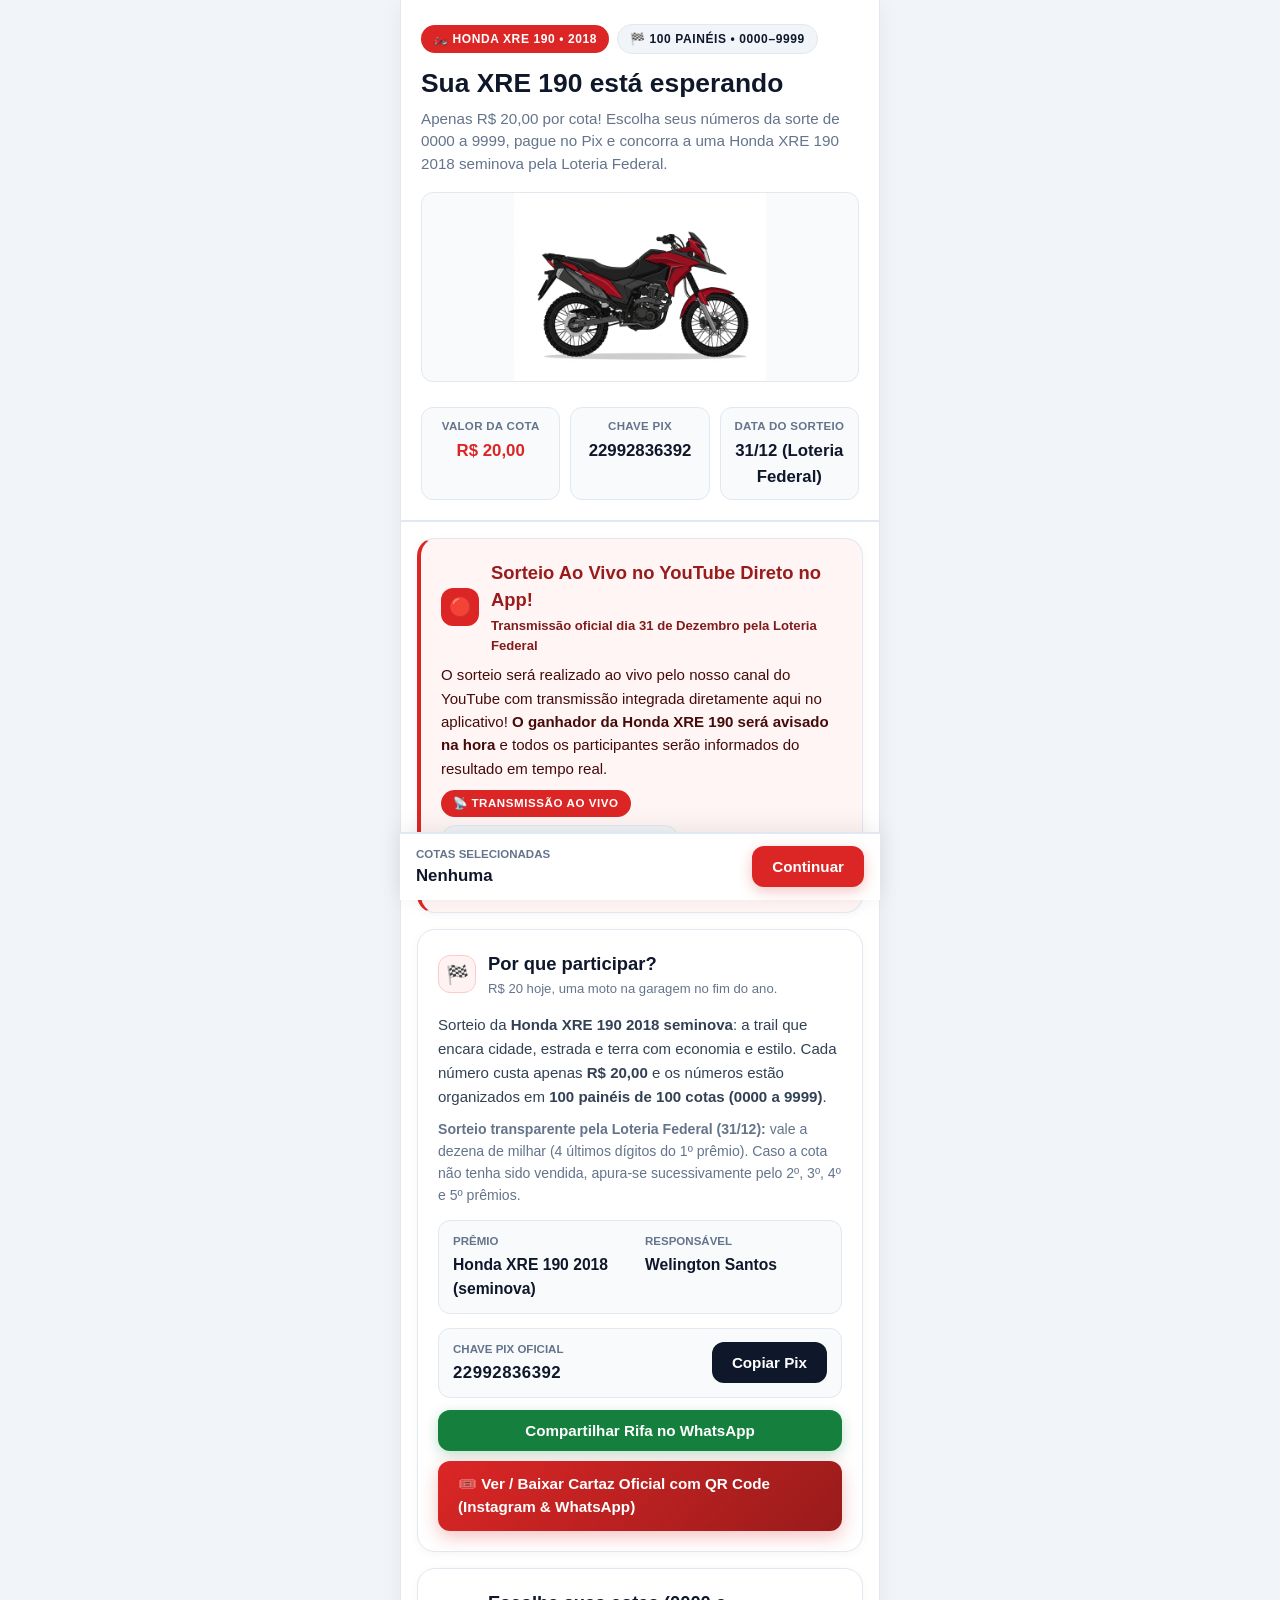
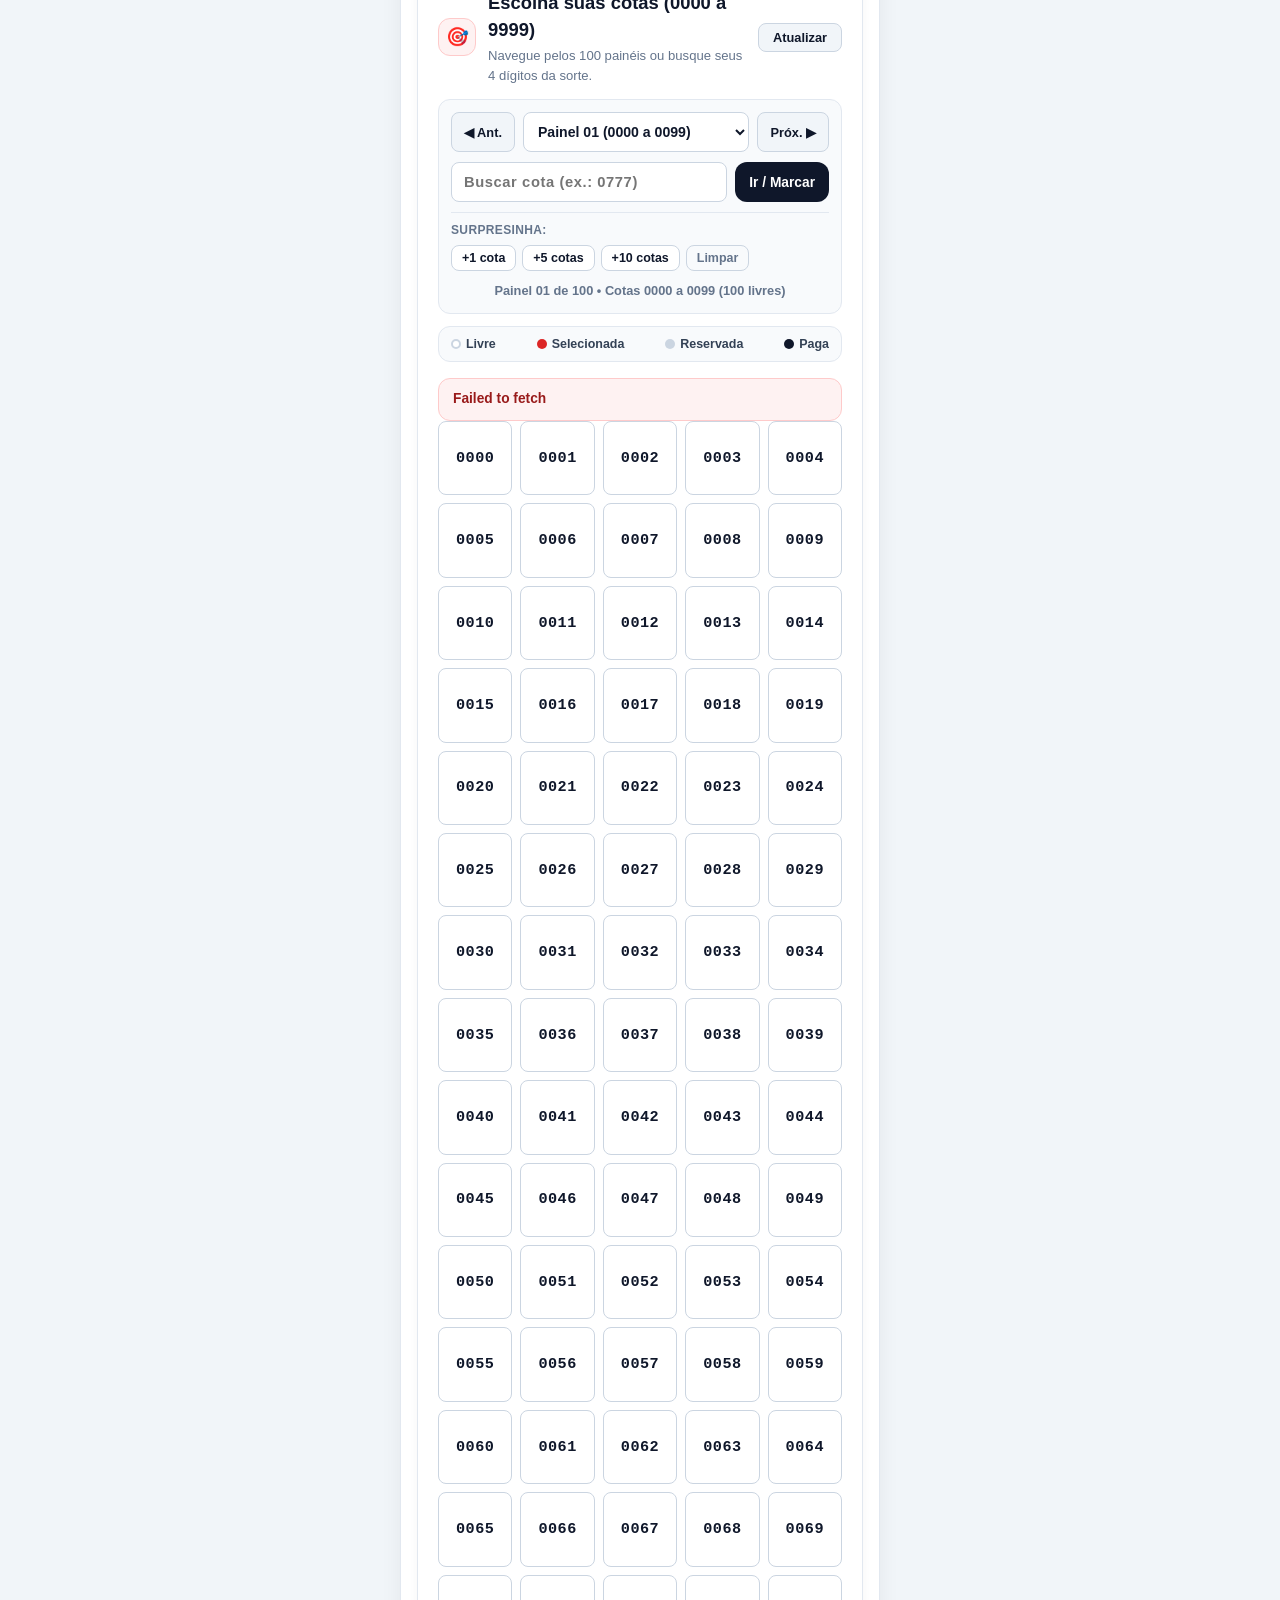
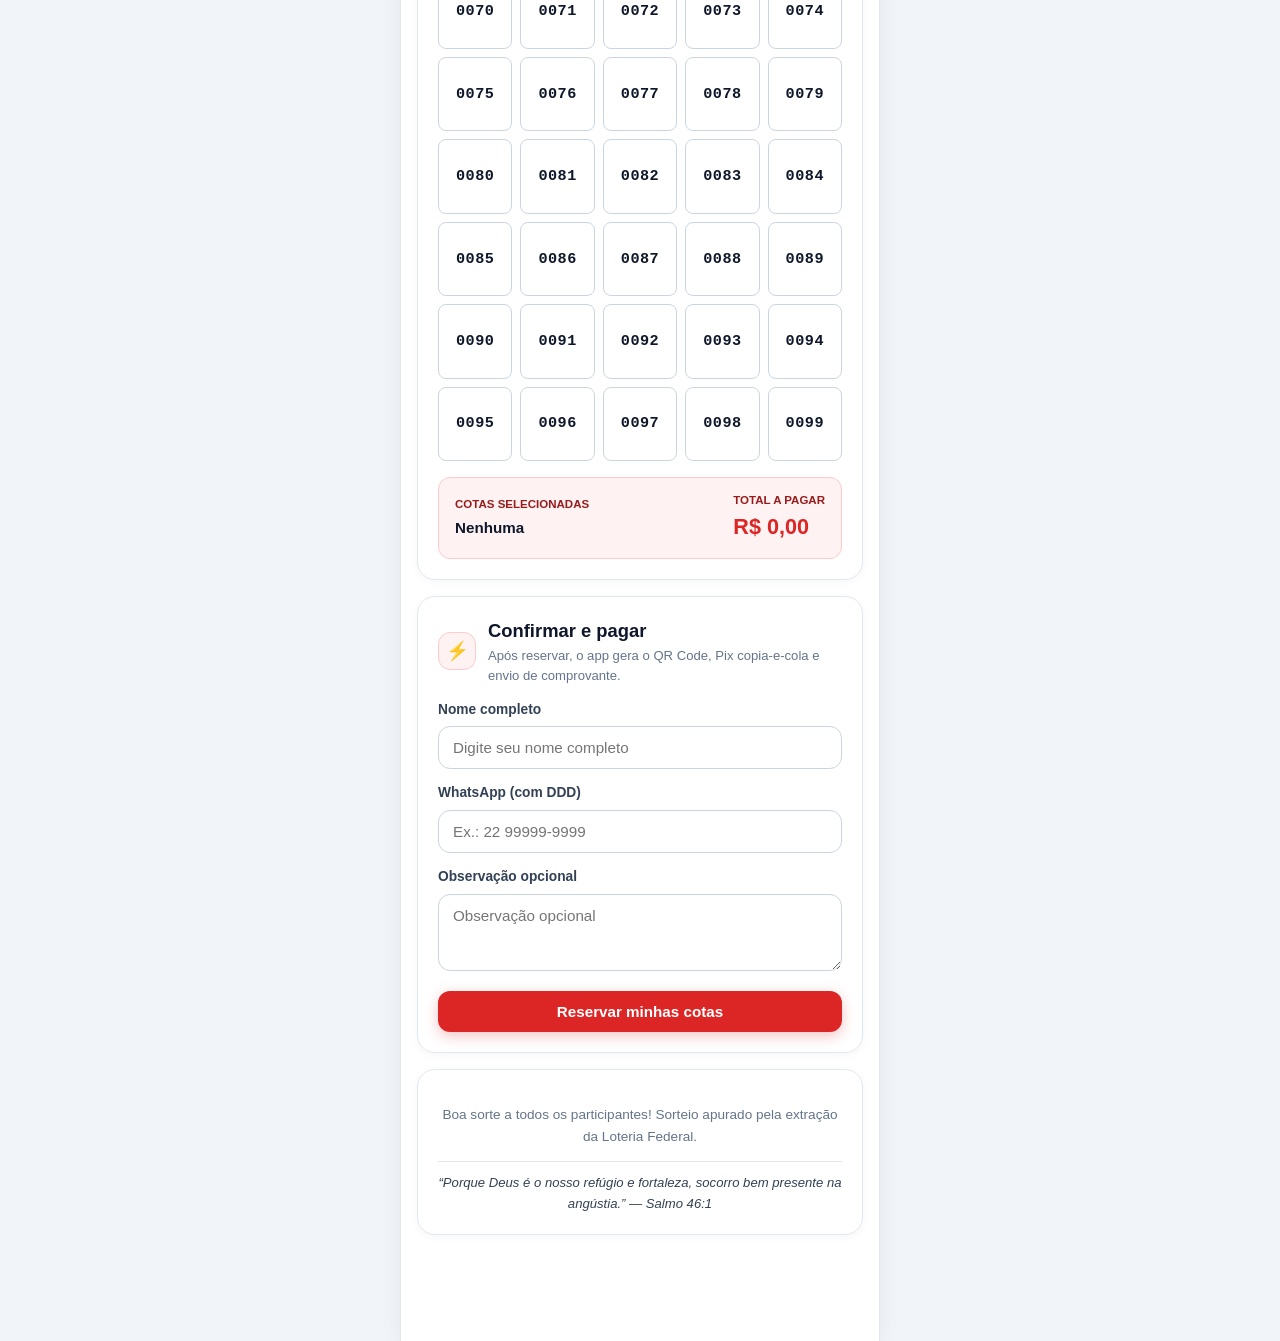
==== index.html @ 51f3e734 "Add Cartaz Oficial com QR Code (cartaz.html) and CTA button on index.html" ====
<!DOCTYPE html>
<html lang="pt-BR">
<head>
  <meta charset="UTF-8" />
  <meta name="viewport" content="width=device-width, initial-scale=1.0, viewport-fit=cover" />
  <title>Rifa Honda XRE 190 2018 | Ação Entre Amigos</title>
  <meta name="description" content="Concorra a uma Honda XRE 190 2018 seminova pela Loteria Federal (31/12). Cotas de R$ 20,00 (0000 a 9999) com Pix rápido. Escolha seu número e garanta o seu." />
  <meta name="theme-color" content="#ffffff" />
  <link rel="preconnect" href="https://api.qrserver.com" />
  <link rel="stylesheet" href="assets/style.css?v=clean8" />
</head>
<body class="public-body">
  <div class="mobile-app-shell">
    <header class="hero-card">
      <div class="hero-topline">
        <span class="mini-pill">🏍️ HONDA XRE 190 • 2018</span>
        <span class="mini-pill mini-pill-light">🏁 100 PAINÉIS • 0000–9999</span>
      </div>

      <div class="hero-content">
        <div>
          <h1>Sua XRE 190 está esperando</h1>
          <p>
            Apenas R$ 20,00 por cota! Escolha seus números da sorte de 0000 a 9999, pague no Pix e concorra a uma Honda XRE 190 2018 seminova pela Loteria Federal.
          </p>
        </div>
        <img src="assets/xre190-hero.jpg" alt="Honda XRE 190 2018 seminova, prêmio da rifa" class="hero-illustration" />
      </div>

      <div class="hero-stats">
        <div>
          <span>Valor da Cota</span>
          <strong id="valorNumeroHero">R$ 20,00</strong>
        </div>
        <div>
          <span>Chave Pix</span>
          <strong id="pixHero">22992836392</strong>
        </div>
        <div>
          <span>Data do Sorteio</span>
          <strong id="dataSorteioHero">31/12 (Loteria Federal)</strong>
        </div>
      </div>
    </header>

    <main>
      <!-- Anúncio Oficial: Sorteio Ao Vivo no YouTube (Almir #389) -->
      <section class="soft-card live-announcement-card" style="border-left: 4px solid #dc2626; background: #fff5f5; margin-bottom: 16px;">
        <div class="card-title-row" style="margin-bottom: 8px;">
          <div class="icon-bubble" style="background: #dc2626; color: #ffffff; border: none;">🔴</div>
          <div>
            <h2 style="color: #991b1b; font-size: 1.15rem; margin: 0 0 2px;">Sorteio Ao Vivo no YouTube Direto no App!</h2>
            <p style="color: #7f1d1d; font-weight: 600; margin: 0;">Transmissão oficial dia 31 de Dezembro pela Loteria Federal</p>
          </div>
        </div>
        <p class="main-text" style="color: #450a0a; margin-bottom: 10px; line-height: 1.55;">
          O sorteio será realizado ao vivo pelo nosso canal do YouTube com transmissão integrada diretamente aqui no aplicativo! <strong>O ganhador da Honda XRE 190 será avisado na hora</strong> e todos os participantes serão informados do resultado em tempo real.
        </p>
        <div style="display: flex; gap: 8px; flex-wrap: wrap;">
          <span class="mini-pill" style="background: #dc2626; font-size: 0.72rem;">📡 TRANSMISSÃO AO VIVO</span>
          <span class="mini-pill mini-pill-light" style="font-size: 0.72rem;">🔔 GANHADOR AVISADO NA HORA</span>
          <span class="mini-pill mini-pill-light" style="font-size: 0.72rem;">🏛️ LOTERIA FEDERAL (31/12)</span>
        </div>
      </section>

      <section class="soft-card cause-card">
        <div class="card-title-row">
          <div class="icon-bubble">🏁</div>
          <div>
            <h2>Por que participar?</h2>
            <p>R$ 20 hoje, uma moto na garagem no fim do ano.</p>
          </div>
        </div>

        <p class="main-text">
          Sorteio da <strong>Honda XRE 190 2018 seminova</strong>: a trail que encara cidade, estrada e terra com economia e estilo. Cada número custa apenas <strong>R$ 20,00</strong> e os números estão organizados em <strong>100 painéis de 100 cotas (0000 a 9999)</strong>.
        </p>
        <p class="support-text">
          <strong>Sorteio transparente pela Loteria Federal (31/12):</strong> vale a dezena de milhar (4 últimos dígitos do 1º prêmio). Caso a cota não tenha sido vendida, apura-se sucessivamente pelo 2º, 3º, 4º e 5º prêmios.
        </p>

        <div class="mini-info-grid">
          <div><span>Prêmio</span><strong id="premioInfo">Honda XRE 190 2018 (seminova)</strong></div>
          <div><span>Responsável</span><strong id="responsavelInfo">Welington Santos</strong></div>
        </div>

        <div class="pix-box">
          <div>
            <span>Chave Pix Oficial</span>
            <strong id="pixKeyText">22992836392</strong>
          </div>
          <button class="button button-blue" type="button" id="copyPixBtn">Copiar Pix</button>
        </div>

        <button class="button button-whatsapp button-full" type="button" id="shareBtn" style="margin-top: 12px;">Compartilhar Rifa no WhatsApp</button>
        <a class="button button-main button-full" href="cartaz.html" id="openCartazBtn" style="margin-top: 10px; display: inline-flex; align-items: center; justify-content: center; gap: 8px; text-decoration: none; background: linear-gradient(135deg, #dc2626, #991b1b); color: #ffffff; font-weight: 800; box-shadow: 0 6px 18px rgba(220, 38, 38, 0.28);">🎟️ Ver / Baixar Cartaz Oficial com QR Code (Instagram &amp; WhatsApp)</a>
      </section>

      <section class="soft-card numbers-card">
        <div class="card-title-row title-with-action">
          <div class="title-left">
            <div class="icon-bubble">🎯</div>
            <div>
              <h2>Escolha suas cotas (0000 a 9999)</h2>
              <p>Navegue pelos 100 painéis ou busque seus 4 dígitos da sorte.</p>
            </div>
          </div>
          <button class="small-button" type="button" id="refreshBtn">Atualizar</button>
        </div>

        <div class="panel-controls" aria-label="Navegação de painéis e busca de cota">
          <div class="panel-nav-row">
            <button class="small-button panel-step-btn" type="button" id="prevPanelBtn" aria-label="Painel anterior">◀ Ant.</button>
            <select id="panelSelect" class="panel-select" aria-label="Selecionar painel de 100 números"></select>
            <button class="small-button panel-step-btn" type="button" id="nextPanelBtn" aria-label="Próximo painel">Próx. ▶</button>
          </div>
          <div class="panel-search-row">
            <input type="text" id="searchNumberInput" class="search-number-input" inputmode="numeric" maxlength="4" placeholder="Buscar cota (ex.: 0777)" aria-label="Buscar número de 4 dígitos" />
            <button class="button button-blue search-number-btn" type="button" id="searchNumberBtn">Ir / Marcar</button>
          </div>
          <div class="quick-pick-bar" aria-label="Escolha rápida de cotas aleatórias">
            <span class="quick-pick-label">Surpresinha:</span>
            <div class="quick-pick-actions">
              <button class="quick-pick-btn" type="button" data-quick-pick="1">+1 cota</button>
              <button class="quick-pick-btn" type="button" data-quick-pick="5">+5 cotas</button>
              <button class="quick-pick-btn" type="button" data-quick-pick="10">+10 cotas</button>
              <button class="quick-pick-btn clear-btn" type="button" id="clearSelectionBtn">Limpar</button>
            </div>
          </div>
          <div class="panel-meta-row" id="panelMetaText">Painel 01 de 100 • Números 0000 a 0099</div>
        </div>

        <div class="legend-mobile">
          <span><i class="status-dot free"></i>Livre</span>
          <span><i class="status-dot selected"></i>Selecionada</span>
          <span><i class="status-dot reserved"></i>Reservada</span>
          <span><i class="status-dot paid"></i>Paga</span>
        </div>

        <div id="statusMessage" class="message-box" hidden></div>
        <div id="numbersGrid" class="numbers-grid" aria-live="polite"></div>

        <div class="total-card">
          <div>
            <span>Cotas Selecionadas</span>
            <strong id="selectedNumbersText">Nenhuma</strong>
          </div>
          <div>
            <span>Total a Pagar</span>
            <strong id="selectedTotalText">R$ 0,00</strong>
          </div>
        </div>
      </section>

      <section class="soft-card form-card">
        <div class="card-title-row">
          <div class="icon-bubble">⚡</div>
          <div>
            <h2>Confirmar e pagar</h2>
            <p>Após reservar, o app gera o QR Code, Pix copia-e-cola e envio de comprovante.</p>
          </div>
        </div>

        <form id="reserveForm" autocomplete="on" class="mobile-form">
          <label>
            Nome completo
            <input type="text" id="nome" name="nome" placeholder="Digite seu nome completo" required />
          </label>
          <label>
            WhatsApp (com DDD)
            <input type="tel" id="whatsapp" name="whatsapp" placeholder="Ex.: 22 99999-9999" required />
          </label>
          <label>
            Observação opcional
            <textarea id="observacao" name="observacao" rows="3" placeholder="Observação opcional"></textarea>
          </label>
          <button class="button button-main button-full" type="submit" id="reserveBtn">Reservar minhas cotas</button>
        </form>
      </section>
    </main>

    <footer class="soft-card footer-card">
      <p>
        Boa sorte a todos os participantes! Sorteio apurado pela extração da Loteria Federal.
      </p>
      <blockquote>“Porque Deus é o nosso refúgio e fortaleza, socorro bem presente na angústia.” — Salmo 46:1</blockquote>
    </footer>
  </div>

  <div class="bottom-summary" id="bottomSummary" hidden>
    <div>
      <span>Cotas Selecionadas</span>
      <strong id="bottomSelectedText">Nenhuma</strong>
    </div>
    <button class="button button-main" type="button" id="goToFormBtn">Continuar</button>
  </div>

  <div class="modal" id="successModal" aria-hidden="true">
    <div class="modal-backdrop" data-close-modal></div>
    <div class="modal-card" role="dialog" aria-modal="true" aria-labelledby="modalTitle">
      <button class="modal-close" type="button" data-close-modal aria-label="Fechar">×</button>

      <div class="modal-heart">🏍️</div>
      <h2 id="modalTitle">Reserva Confirmada!</h2>
      <p class="modal-subtitle">Efetue o Pix abaixo e envie o comprovante para garantir suas cotas.</p>

      <div class="payment-summary">
        <div><span>Cotas</span><strong id="modalNumbers">—</strong></div>
        <div><span>Valor Total</span><strong id="modalTotal">—</strong></div>
        <div><span>Chave Pix</span><strong id="modalPixKey">—</strong></div>
      </div>

      <div class="qr-area">
        <img id="pixQrCode" alt="QR Code Pix" />
        <p>Aponte a câmera do seu banco ou utilize o copia-e-cola abaixo.</p>
      </div>

      <label class="copy-paste-label">
        Pix copia e cola
        <textarea id="pixCopyPaste" rows="4" readonly></textarea>
      </label>

      <div class="modal-actions-grid">
        <button class="button button-blue" type="button" id="copyPixAgainBtn">Copiar chave</button>
        <button class="button button-blue" type="button" id="copyPixPayloadBtn">Copiar código</button>
        <a class="button button-whatsapp" id="openWhatsAppBtn" target="_blank" rel="noopener">Enviar no WhatsApp</a>
      </div>

      <div class="proof-upload-card">
        <div class="card-title-row compact-title">
          <div class="icon-bubble small">📎</div>
          <div>
            <h3>Enviar comprovante pelo app</h3>
            <p>Envie foto ou print do Pix. A responsável confere no painel na hora.</p>
          </div>
        </div>

        <label class="file-label">
          <input type="file" id="proofFile" accept="image/*,.pdf" />
          <span id="proofFileName">Escolher comprovante ou print</span>
        </label>

        <button class="button button-main button-full" type="button" id="sendProofBtn">Enviar comprovante</button>
        <p class="tiny-warning">Por segurança, a confirmação final é conferida no banco pela responsável.</p>
        <div id="proofMessage" class="message-box" hidden></div>
      </div>
    </div>
  </div>

  <!-- Fallback de Configuração Pública Sanitizada -->
  <script>
    window.RIFA_CONFIG = window.RIFA_CONFIG || {
      NOME_RIFA: "Ação Entre Amigos — Rifa Honda XRE 190 2018",
      TITULO_CURTO: "Rifa Honda XRE 190",
      SUBTITULO: "Ação Entre Amigos",
      RESPONSAVEL_NOME: "Welington Santos",
      WHATSAPP_RESPONSAVEL: "5522992839362",
      DATA_SORTEIO: "31/12 (Loteria Federal)",
      PREMIO_RIFA: "Honda XRE 190 2018 (seminova)",
      PIX_KEY: "22992836392",
      PIX_RECEBEDOR: "WELINGTON SANTOS",
      PIX_CIDADE: "CARMO",
      VALOR_NUMERO: 20,
      QUANTIDADE_NUMEROS: 10000,
      NUMERO_INICIAL: 0,
      TAMANHO_PAINEL: 100,
      AUTO_CONFIRMAR_COM_COMPROVANTE: false,
      API_URL: "https://script.google.com/macros/s/AKfycbxPV_Y1h0k_ZbJl5XsF2fx3v8vx-r-s9mOk5SiaCAtKu3D9Ix5F-smWYPvVfv2g0OoN/exec"
    };
  </script>
  <script src="assets/config.js"></script>
  <script src="assets/app.js?v=clean8"></script>
</body>
</html>
---- assets/style.css ----
/* ========================================================
   RIFA HONDA XRE 190 2018 — TEMA CLEAN (BRANCO, PRETO, VERMELHO E CINZAS)
   Design limpo, minimalista, mobile-first e 100% acessível (WCAG AA/AAA).
   Paleta:
     Branco Puro: #ffffff, #fafafa
     Preto / Grafite Escuro: #0f172a, #1e293b, #000000
     Vermelho Destaque (Racing Red): #dc2626, #b91c1c, #991b1b, #fef2f2 (fundo suave)
     Cinzas Estruturais: #f8fafc, #f1f5f9, #e2e8f0, #cbd5e1, #94a3b8, #64748b, #334155
     WhatsApp Seguro: #15803d (Contraste > 5.02:1 sobre branco)
   ======================================================== */

:root {
  --bg-page: #f1f5f9;
  --bg-shell: #ffffff;
  --bg-card: #ffffff;
  --bg-subtle: #f8fafc;
  --bg-muted: #f1f5f9;

  --border-light: #e2e8f0;
  --border-medium: #cbd5e1;
  --border-dark: #94a3b8;

  --text-main: #0f172a;
  --text-body: #334155;
  --text-muted: #64748b;
  --text-light: #94a3b8;
  --text-white: #ffffff;

  --red-primary: #dc2626;
  --red-hover: #b91c1c;
  --red-dark: #991b1b;
  --red-soft-bg: #fef2f2;
  --red-soft-border: #fecaca;

  --black-solid: #0f172a;
  --black-hover: #1e293b;

  --whatsapp-green: #15803d;
  --whatsapp-hover: #166534;

  --radius-sm: 8px;
  --radius-md: 12px;
  --radius-lg: 18px;
  --radius-full: 9999px;

  --shadow-subtle: 0 2px 10px rgba(0, 0, 0, 0.04);
  --shadow-card: 0 4px 20px rgba(0, 0, 0, 0.06);
  --shadow-float: 0 -4px 25px rgba(0, 0, 0, 0.08);
  --shadow-modal: 0 20px 45px rgba(0, 0, 0, 0.18);
}

*, *::before, *::after {
  box-sizing: border-box;
}

body.public-body {
  margin: 0;
  padding: 0;
  background-color: var(--bg-page);
  color: var(--text-main);
  font-family: -apple-system, BlinkMacSystemFont, "Segoe UI", Roboto, "Helvetica Neue", Arial, sans-serif;
  -webkit-font-smoothing: antialiased;
  -moz-osx-font-smoothing: grayscale;
  line-height: 1.5;
}

/* SHELL MOBILE */
.mobile-app-shell {
  max-width: 480px;
  margin: 0 auto;
  min-height: 100vh;
  background-color: var(--bg-shell);
  border-left: 1px solid var(--border-light);
  border-right: 1px solid var(--border-light);
  box-shadow: var(--shadow-card);
  position: relative;
  padding-bottom: 90px; /* espaço para o floating bottom bar */
}

/* HEADER / HERO */
.hero-card {
  background-color: var(--bg-shell);
  border-bottom: 2px solid var(--border-light);
  padding: 24px 20px 20px;
}

.hero-topline {
  display: flex;
  gap: 8px;
  align-items: center;
  margin-bottom: 14px;
}

.mini-pill {
  display: inline-flex;
  align-items: center;
  gap: 4px;
  padding: 5px 12px;
  border-radius: var(--radius-full);
  font-size: 0.75rem;
  font-weight: 800;
  letter-spacing: 0.6px;
  text-transform: uppercase;
  background-color: var(--red-primary);
  color: var(--text-white);
}

.mini-pill.mini-pill-light {
  background-color: var(--bg-muted);
  color: var(--text-main);
  border: 1px solid var(--border-light);
}

.hero-content h1 {
  font-size: 1.65rem;
  font-weight: 800;
  color: var(--text-main);
  margin: 0 0 8px;
  line-height: 1.2;
}

.hero-content p {
  font-size: 0.95rem;
  color: var(--text-muted);
  margin: 0;
  line-height: 1.5;
}

.hero-illustration {
  width: 100%;
  max-height: 190px;
  object-fit: contain;
  border-radius: var(--radius-md);
  margin-top: 16px;
  background-color: var(--bg-subtle);
  border: 1px solid var(--border-light);
}

.hero-stats {
  display: grid;
  grid-template-columns: repeat(3, 1fr);
  gap: 10px;
  margin-top: 18px;
}

.hero-stats > div {
  background-color: var(--bg-subtle);
  border: 1px solid var(--border-light);
  border-radius: var(--radius-md);
  padding: 10px 8px;
  text-align: center;
}

.hero-stats span {
  display: block;
  font-size: 0.72rem;
  font-weight: 700;
  color: var(--text-muted);
  text-transform: uppercase;
  margin-bottom: 3px;
  letter-spacing: 0.3px;
}

.hero-stats strong {
  display: block;
  font-size: 1.05rem;
  font-weight: 800;
  color: var(--text-main);
}

#valorNumeroHero {
  color: var(--red-primary);
}

/* CARTOES DE CONTEUDO */
.soft-card {
  background-color: var(--bg-card);
  border: 1px solid var(--border-light);
  border-radius: var(--radius-lg);
  padding: 20px;
  margin: 16px;
  box-shadow: var(--shadow-subtle);
}

.card-title-row {
  display: flex;
  align-items: center;
  gap: 12px;
  margin-bottom: 14px;
}

.card-title-row.title-with-action {
  justify-content: space-between;
}

.title-left {
  display: flex;
  align-items: center;
  gap: 12px;
}

.icon-bubble {
  width: 38px;
  height: 38px;
  border-radius: var(--radius-md);
  background-color: var(--red-soft-bg);
  border: 1px solid var(--red-soft-border);
  color: var(--red-primary);
  display: flex;
  align-items: center;
  justify-content: center;
  font-size: 1.15rem;
  flex-shrink: 0;
}

.icon-bubble.small {
  width: 32px;
  height: 32px;
  font-size: 1rem;
}

.card-title-row h2 {
  font-size: 1.15rem;
  font-weight: 800;
  color: var(--text-main);
  margin: 0 0 2px;
}

.card-title-row p {
  font-size: 0.82rem;
  color: var(--text-muted);
  margin: 0;
}

.main-text {
  font-size: 0.94rem;
  color: var(--text-body);
  line-height: 1.6;
  margin: 0 0 10px;
}

.support-text {
  font-size: 0.88rem;
  color: var(--text-muted);
  line-height: 1.55;
  margin: 0 0 14px;
}

.mini-info-grid {
  display: grid;
  grid-template-columns: 1fr 1fr;
  gap: 10px;
  background-color: var(--bg-subtle);
  border: 1px solid var(--border-light);
  border-radius: var(--radius-md);
  padding: 12px 14px;
  margin-bottom: 14px;
}

.mini-info-grid span {
  display: block;
  font-size: 0.72rem;
  color: var(--text-muted);
  text-transform: uppercase;
  font-weight: 700;
  margin-bottom: 2px;
}

.mini-info-grid strong {
  font-size: 0.98rem;
  font-weight: 700;
  color: var(--text-main);
}

/* CAIXA DE PIX */
.pix-box {
  display: flex;
  justify-content: space-between;
  align-items: center;
  background-color: var(--bg-subtle);
  border: 1px solid var(--border-light);
  border-radius: var(--radius-md);
  padding: 12px 14px;
  margin-top: 12px;
}

.pix-box span {
  display: block;
  font-size: 0.72rem;
  color: var(--text-muted);
  font-weight: 700;
  text-transform: uppercase;
  margin-bottom: 2px;
}

.pix-box strong {
  font-size: 1.05rem;
  font-weight: 800;
  color: var(--text-main);
  letter-spacing: 0.5px;
}

/* BOTOES */
.button {
  display: inline-flex;
  align-items: center;
  justify-content: center;
  gap: 8px;
  padding: 12px 20px;
  font-size: 0.95rem;
  font-weight: 700;
  border-radius: var(--radius-md);
  border: none;
  cursor: pointer;
  text-decoration: none;
  transition: background-color 0.15s ease, transform 0.1s ease, box-shadow 0.15s ease;
}

.button-main {
  background-color: var(--red-primary);
  color: var(--text-white);
  box-shadow: 0 4px 14px rgba(220, 38, 38, 0.28);
}

.button-main:hover {
  background-color: var(--red-hover);
  transform: translateY(-1px);
}

.button-blue {
  background-color: var(--black-solid);
  color: var(--text-white);
}

.button-blue:hover {
  background-color: var(--black-hover);
}

.button-whatsapp {
  background-color: var(--whatsapp-green);
  color: var(--text-white);
  box-shadow: 0 4px 14px rgba(21, 128, 61, 0.25);
}

.button-whatsapp:hover {
  background-color: var(--whatsapp-hover);
  transform: translateY(-1px);
}

.button-full {
  width: 100%;
}

.small-button {
  padding: 6px 14px;
  font-size: 0.8rem;
  font-weight: 700;
  border-radius: var(--radius-sm);
  background-color: var(--bg-muted);
  color: var(--text-main);
  border: 1px solid var(--border-medium);
  cursor: pointer;
  transition: all 0.15s ease;
}

.small-button:hover {
  background-color: var(--border-light);
  border-color: var(--border-dark);
}

/* LEGENDA DAS COTAS */
.legend-mobile {
  display: flex;
  justify-content: space-between;
  align-items: center;
  background-color: var(--bg-subtle);
  border: 1px solid var(--border-light);
  border-radius: var(--radius-md);
  padding: 8px 12px;
  margin: 12px 0 16px;
  font-size: 0.78rem;
  font-weight: 600;
  color: var(--text-body);
}

.status-dot {
  display: inline-block;
  width: 10px;
  height: 10px;
  border-radius: 50%;
  margin-right: 5px;
  vertical-align: middle;
}

.status-dot.free {
  background-color: #ffffff;
  border: 2px solid var(--border-medium);
}

.status-dot.selected {
  background-color: var(--red-primary);
}

.status-dot.reserved {
  background-color: var(--border-medium);
}

.status-dot.paid {
  background-color: var(--black-solid);
}

/* GRID DE NUMEROS */
.numbers-grid {
  display: grid;
  grid-template-columns: repeat(5, 1fr);
  gap: 8px;
  margin-bottom: 16px;
}

.number-button {
  aspect-ratio: 1;
  display: flex;
  align-items: center;
  justify-content: center;
  border-radius: var(--radius-sm);
  font-size: 1.05rem;
  font-weight: 700;
  border: 1px solid var(--border-medium);
  background-color: #ffffff;
  color: var(--text-main);
  cursor: pointer;
  transition: all 0.12s ease;
  user-select: none;
  min-height: 48px;
}

.number-button:hover:not(:disabled) {
  background-color: var(--bg-muted);
  border-color: var(--text-main);
  transform: scale(1.04);
}

.number-button.selected {
  background-color: var(--red-primary) !important;
  color: var(--text-white) !important;
  border-color: var(--red-hover) !important;
  box-shadow: 0 2px 8px rgba(220, 38, 38, 0.4);
}

.number-button.reserved {
  background-color: var(--bg-muted) !important;
  color: var(--text-light) !important;
  border-color: var(--border-light) !important;
  border-style: dashed;
  cursor: not-allowed;
  opacity: 0.85;
}

.number-button.paid {
  background-color: var(--black-solid) !important;
  color: var(--text-white) !important;
  border-color: var(--black-solid) !important;
  cursor: not-allowed;
  opacity: 0.95;
}

/* CARD DE TOTAL */
.total-card {
  display: flex;
  justify-content: space-between;
  align-items: center;
  background-color: var(--red-soft-bg);
  border: 1px solid var(--red-soft-border);
  border-radius: var(--radius-md);
  padding: 14px 16px;
  margin-top: 14px;
}

.total-card span {
  display: block;
  font-size: 0.72rem;
  color: var(--red-dark);
  font-weight: 700;
  text-transform: uppercase;
  margin-bottom: 2px;
}

#selectedNumbersText {
  font-size: 0.95rem;
  color: var(--text-main);
  font-weight: 800;
}

#selectedTotalText {
  font-size: 1.35rem;
  color: var(--red-primary);
  font-weight: 800;
}

/* FORMULARIO */
.mobile-form label {
  display: block;
  font-size: 0.86rem;
  font-weight: 700;
  color: var(--text-body);
  margin-bottom: 14px;
}

.mobile-form input,
.mobile-form textarea {
  width: 100%;
  margin-top: 6px;
  padding: 12px 14px;
  border: 1px solid var(--border-medium);
  border-radius: var(--radius-md);
  font-size: 0.95rem;
  background-color: #ffffff;
  color: var(--text-main);
  font-family: inherit;
  transition: border-color 0.15s ease, box-shadow 0.15s ease;
}

.mobile-form input:focus,
.mobile-form textarea:focus {
  border-color: var(--red-primary);
  outline: none;
  box-shadow: 0 0 0 3px rgba(220, 38, 38, 0.15);
}

/* FOOTER */
.footer-card {
  text-align: center;
  color: var(--text-muted);
  font-size: 0.85rem;
  line-height: 1.6;
}

.footer-card blockquote {
  margin: 12px 0 0;
  padding-top: 10px;
  border-top: 1px solid var(--border-light);
  font-style: italic;
  font-size: 0.82rem;
  color: var(--text-body);
}

/* FLOATING BOTTOM BAR */
.bottom-summary {
  position: fixed;
  bottom: 0;
  left: 50%;
  transform: translateX(-50%);
  width: 100%;
  max-width: 480px;
  background-color: var(--bg-shell);
  border-top: 2px solid var(--border-light);
  padding: 12px 16px;
  display: flex;
  justify-content: space-between;
  align-items: center;
  box-shadow: var(--shadow-float);
  z-index: 90;
}

.bottom-summary span {
  display: block;
  font-size: 0.72rem;
  font-weight: 700;
  color: var(--text-muted);
  text-transform: uppercase;
}

.bottom-summary strong {
  display: block;
  font-size: 1.05rem;
  font-weight: 800;
  color: var(--text-main);
}

/* MODAL DE SUCESSO / PAGAMENTO */
.modal {
  position: fixed;
  inset: 0;
  z-index: 100;
  display: flex;
  align-items: center;
  justify-content: center;
  padding: 16px;
}

.modal[aria-hidden="true"] {
  display: none;
}

.modal-backdrop {
  position: absolute;
  inset: 0;
  background-color: rgba(15, 23, 42, 0.65);
  backdrop-filter: blur(4px);
}

.modal-card {
  position: relative;
  background-color: #ffffff;
  border-radius: var(--radius-lg);
  max-width: 440px;
  width: 100%;
  max-height: 90vh;
  overflow-y: auto;
  padding: 24px;
  box-shadow: var(--shadow-modal);
  border: 1px solid var(--border-light);
}

.modal-close {
  position: absolute;
  top: 14px;
  right: 14px;
  width: 32px;
  height: 32px;
  border-radius: 50%;
  background-color: var(--bg-muted);
  border: 1px solid var(--border-medium);
  font-size: 1.2rem;
  cursor: pointer;
  color: var(--text-muted);
  display: flex;
  align-items: center;
  justify-content: center;
  transition: all 0.15s ease;
}

.modal-close:hover {
  background-color: var(--border-light);
  color: var(--text-main);
}

.modal-heart {
  font-size: 2rem;
  text-align: center;
  margin-bottom: 8px;
}

.modal-card h2 {
  font-size: 1.35rem;
  font-weight: 800;
  color: var(--text-main);
  text-align: center;
  margin: 0 0 6px;
}

.modal-subtitle {
  font-size: 0.88rem;
  color: var(--text-muted);
  text-align: center;
  margin: 0 0 16px;
}

.payment-summary {
  display: grid;
  grid-template-columns: repeat(3, 1fr);
  gap: 8px;
  background-color: var(--bg-subtle);
  border: 1px solid var(--border-light);
  border-radius: var(--radius-md);
  padding: 12px;
  text-align: center;
  margin-bottom: 16px;
}

.payment-summary span {
  display: block;
  font-size: 0.72rem;
  color: var(--text-muted);
  text-transform: uppercase;
  font-weight: 700;
  margin-bottom: 2px;
}

.payment-summary strong {
  display: block;
  font-size: 0.98rem;
  font-weight: 800;
  color: var(--text-main);
}

.qr-area {
  background-color: #ffffff;
  border: 1px solid var(--border-light);
  border-radius: var(--radius-md);
  padding: 16px;
  text-align: center;
  margin-bottom: 16px;
}

.qr-area img {
  max-width: 180px;
  width: 100%;
  height: auto;
  margin: 0 auto 10px;
  display: block;
  border-radius: var(--radius-sm);
  border: 1px solid var(--border-light);
}

.qr-area p {
  font-size: 0.82rem;
  color: var(--text-muted);
  margin: 0;
}

.copy-paste-label {
  display: block;
  font-size: 0.82rem;
  font-weight: 700;
  color: var(--text-body);
  margin-bottom: 12px;
}

.copy-paste-label textarea {
  width: 100%;
  margin-top: 6px;
  padding: 10px 12px;
  border: 1px solid var(--border-medium);
  border-radius: var(--radius-md);
  background-color: var(--bg-subtle);
  font-family: monospace;
  font-size: 0.82rem;
  color: var(--text-main);
  resize: none;
}

.modal-actions-grid {
  display: grid;
  grid-template-columns: 1fr 1fr;
  gap: 8px;
  margin: 14px 0 20px;
}

.modal-actions-grid .button-whatsapp {
  grid-column: span 2;
}

.proof-upload-card {
  background-color: var(--bg-subtle);
  border: 1px solid var(--border-light);
  border-radius: var(--radius-md);
  padding: 16px;
}

.compact-title {
  margin-bottom: 10px;
}

.compact-title h3 {
  font-size: 0.98rem;
  font-weight: 800;
  color: var(--text-main);
  margin: 0 0 2px;
}

.compact-title p {
  font-size: 0.78rem;
  color: var(--text-muted);
  margin: 0;
}

.file-label {
  display: block;
  border: 2px dashed var(--border-medium);
  border-radius: var(--radius-md);
  padding: 14px;
  text-align: center;
  cursor: pointer;
  background-color: #ffffff;
  margin: 12px 0;
  color: var(--text-body);
  font-size: 0.86rem;
  font-weight: 600;
  transition: all 0.15s ease;
}

.file-label:hover {
  border-color: var(--red-primary);
  background-color: var(--red-soft-bg);
}

.file-label input[type="file"] {
  display: none;
}

.tiny-warning {
  font-size: 0.74rem;
  color: var(--text-muted);
  text-align: center;
  margin: 8px 0 0;
}

.message-box {
  padding: 10px 14px;
  border-radius: var(--radius-md);
  font-size: 0.86rem;
  font-weight: 600;
  margin-top: 10px;
}

.message-box:not([hidden]) {
  display: block;
}

.message-box.success {
  background-color: #f0fdf4;
  color: #166534;
  border: 1px solid #bbf7d0;
}

.message-box.error {
  background-color: #fef2f2;
  color: #991b1b;
  border: 1px solid #fecaca;
}

/* ========================================================
   NAVEGAÇÃO DE 100 PAINÉIS E BUSCA DE 4 DÍGITOS (0000 A 9999)
   ======================================================== */
.panel-controls {
  display: flex;
  flex-direction: column;
  gap: 10px;
  padding: 12px;
  margin-bottom: 12px;
  background-color: var(--bg-subtle);
  border: 1px solid var(--border-light);
  border-radius: var(--radius-md);
}

.panel-nav-row {
  display: grid;
  grid-template-columns: auto 1fr auto;
  gap: 8px;
  align-items: center;
}

.panel-step-btn {
  min-height: 40px;
  padding: 0 12px;
  font-weight: 700;
  white-space: nowrap;
}

.panel-select {
  width: 100%;
  min-height: 40px;
  padding: 6px 10px;
  border-radius: var(--radius-sm);
  border: 1px solid var(--border-medium);
  background-color: #ffffff;
  color: var(--text-main);
  font-size: 0.88rem;
  font-weight: 700;
}

.panel-select:focus,
.search-number-input:focus {
  outline: 2px solid var(--red-primary);
  outline-offset: 1px;
  border-color: var(--red-primary);
}

.panel-search-row {
  display: grid;
  grid-template-columns: 1fr auto;
  gap: 8px;
  align-items: center;
}

.search-number-input {
  width: 100%;
  min-height: 40px;
  padding: 8px 12px;
  border-radius: var(--radius-sm);
  border: 1px solid var(--border-medium);
  background-color: #ffffff;
  color: var(--text-main);
  font-size: 0.92rem;
  font-weight: 600;
  letter-spacing: 0.04em;
}

.search-number-btn {
  min-height: 40px;
  padding: 0 14px;
  font-size: 0.86rem;
  font-weight: 700;
  white-space: nowrap;
}

.panel-meta-row {
  font-size: 0.8rem;
  font-weight: 600;
  color: var(--text-muted);
  text-align: center;
}

.number-chip {
  aspect-ratio: 1;
  display: flex;
  align-items: center;
  justify-content: center;
  border-radius: var(--radius-sm);
  font-size: 0.84rem;
  font-weight: 800;
  font-variant-numeric: tabular-nums;
  letter-spacing: -0.02em;
  padding: 6px 2px;
  border: 1px solid var(--border-medium);
  background-color: #ffffff;
  color: var(--text-main);
  cursor: pointer;
  transition: background-color 0.12s ease, border-color 0.12s ease, transform 0.1s ease, box-shadow 0.12s ease;
  user-select: none;
  min-height: 44px;
}

.number-chip:hover:not(:disabled) {
  background-color: var(--bg-muted);
  border-color: var(--text-main);
  transform: translateY(-1px);
}

.number-chip:focus-visible,
.button:focus-visible,
.small-button:focus-visible {
  outline: 2px solid var(--red-primary);
  outline-offset: 2px;
}

.number-chip.selected {
  background-color: var(--red-primary) !important;
  color: var(--text-white) !important;
  border-color: var(--red-hover) !important;
  box-shadow: 0 2px 8px rgba(220, 38, 38, 0.35);
}

.number-chip.reserved {
  background-color: var(--bg-muted) !important;
  color: var(--text-light) !important;
  border-color: var(--border-light) !important;
  border-style: dashed;
  cursor: not-allowed;
  opacity: 0.85;
}

.number-chip.paid {
  background-color: var(--black-solid) !important;
  color: var(--text-white) !important;
  border-color: var(--black-solid) !important;
  cursor: not-allowed;
  opacity: 0.95;
}

.number-chip.search-highlight {
  outline: 2px solid var(--red-primary);
  outline-offset: 1px;
}

/* SELEÇÃO RÁPIDA (SURPRESINHA) & METADADOS TABULARES */
.hero-stats strong,
.total-card strong,
.payment-summary strong,
.bottom-summary strong,
.pix-box strong {
  font-variant-numeric: tabular-nums;
}

.quick-pick-bar {
  display: flex;
  align-items: center;
  justify-content: space-between;
  gap: 6px;
  flex-wrap: wrap;
  padding-top: 8px;
  border-top: 1px solid var(--border-light);
}

.quick-pick-label {
  font-size: 0.75rem;
  font-weight: 700;
  color: var(--text-muted);
  text-transform: uppercase;
  letter-spacing: 0.03em;
}

.quick-pick-actions {
  display: flex;
  gap: 6px;
  flex-wrap: wrap;
}

.quick-pick-btn {
  padding: 5px 10px;
  font-size: 0.78rem;
  font-weight: 800;
  font-variant-numeric: tabular-nums;
  border-radius: var(--radius-sm);
  border: 1px solid var(--border-medium);
  background-color: #ffffff;
  color: var(--text-main);
  cursor: pointer;
  transition: all 0.12s ease;
}

.quick-pick-btn:hover {
  border-color: var(--red-primary);
  color: var(--red-primary);
  background-color: var(--red-soft-bg);
}

.quick-pick-btn.clear-btn {
  color: var(--text-muted);
  background-color: transparent;
}




/* --- COTA BUTTON & PRIVACY / SELECTION ENHANCEMENT --- */
.number-chip,
.number-button {
  display: flex !important;
  flex-direction: column !important;
  align-items: center !important;
  justify-content: center !important;
  min-height: 52px !important;
  padding: 4px 2px !important;
  border-radius: var(--radius-sm, 8px) !important;
  font-size: 0.95rem !important;
  font-weight: 700 !important;
  border: 1px solid var(--border-medium, #e5e7eb) !important;
  background-color: #ffffff !important;
  color: var(--text-main, #111827) !important;
  cursor: pointer !important;
  transition: all 0.12s ease !important;
  user-select: none !important;
  font-family: ui-monospace, SFMono-Regular, Menlo, Monaco, Consolas, "Liberation Mono", "Courier New", monospace !important;
  font-variant-numeric: tabular-nums !important;
  gap: 2px !important;
  box-sizing: border-box !important;
  text-decoration: none !important;
}

.number-chip:hover:not(:disabled),
.number-button:hover:not(:disabled) {
  background-color: var(--bg-muted, #f3f4f6) !important;
  border-color: var(--text-main, #111827) !important;
  transform: scale(1.04) !important;
}

.number-chip.selected,
.number-button.selected,
button.number-chip.selected,
button.number-button.selected {
  background-color: var(--red-primary, #dc2626) !important;
  color: #ffffff !important;
  border-color: var(--red-hover, #b91c1c) !important;
  box-shadow: 0 4px 12px rgba(220, 38, 38, 0.45) !important;
  transform: translateY(-2px) scale(1.03) !important;
  z-index: 2 !important;
}

.cota-num {
  font-size: 0.95rem;
  font-weight: 800;
  line-height: 1.1;
  letter-spacing: 0.5px;
}

.cota-badge {
  display: block;
  max-width: 90%;
  overflow: hidden;
  text-overflow: ellipsis;
  white-space: nowrap;
  font-size: 0.62rem;
  font-weight: 700;
  line-height: 1.1;
  padding: 1px 4px;
  border-radius: 4px;
  text-transform: uppercase;
  letter-spacing: 0.2px;
}

.number-chip.selected .cota-badge,
.number-button.selected .cota-badge {
  background: rgba(255, 255, 255, 0.28);
  color: #ffffff;
}

.number-chip.my-cota,
.number-button.my-cota {
  background-color: #ecfdf5 !important;
  border-color: #16a34a !important;
  color: #15803d !important;
}

.number-chip.my-cota .cota-badge,
.number-button.my-cota .cota-badge {
  background: #16a34a;
  color: #ffffff;
}

.number-chip.reserved,
.number-button.reserved {
  background-color: var(--bg-muted, #f3f4f6) !important;
  color: var(--text-light, #6b7280) !important;
  border-color: var(--border-light, #e5e7eb) !important;
  border-style: dashed !important;
  cursor: not-allowed !important;
  opacity: 0.85 !important;
}

.number-chip.reserved .cota-badge,
.number-button.reserved .cota-badge {
  font-size: 0.58rem;
  color: var(--text-light, #6b7280);
  background: transparent;
  opacity: 0.85;
}

.number-chip.paid,
.number-button.paid {
  background-color: var(--black-solid, #111827) !important;
  color: var(--text-white, #ffffff) !important;
  border-color: var(--black-solid, #111827) !important;
  cursor: not-allowed !important;
  opacity: 0.95 !important;
}

.number-chip.paid .cota-badge,
.number-button.paid .cota-badge {
  font-size: 0.58rem;
  color: #d1d5db;
  background: transparent;
  opacity: 0.85;
}
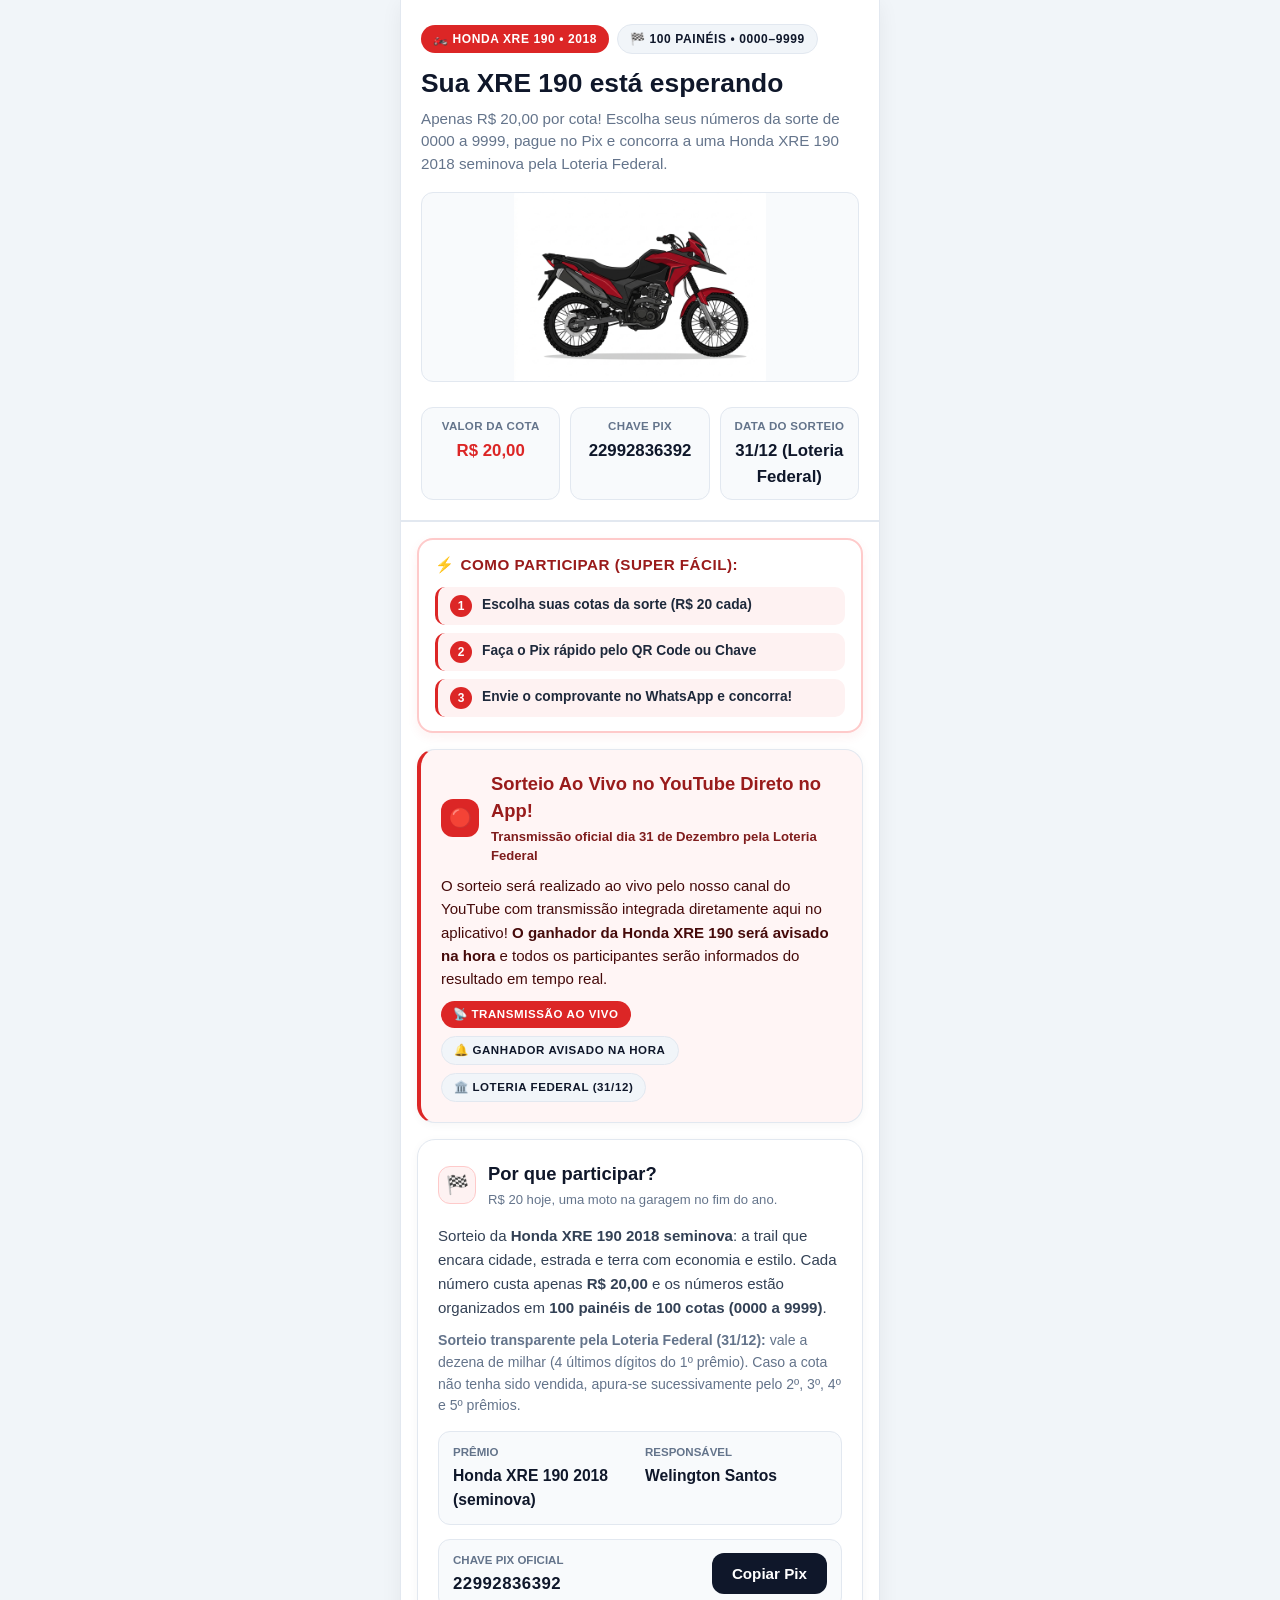
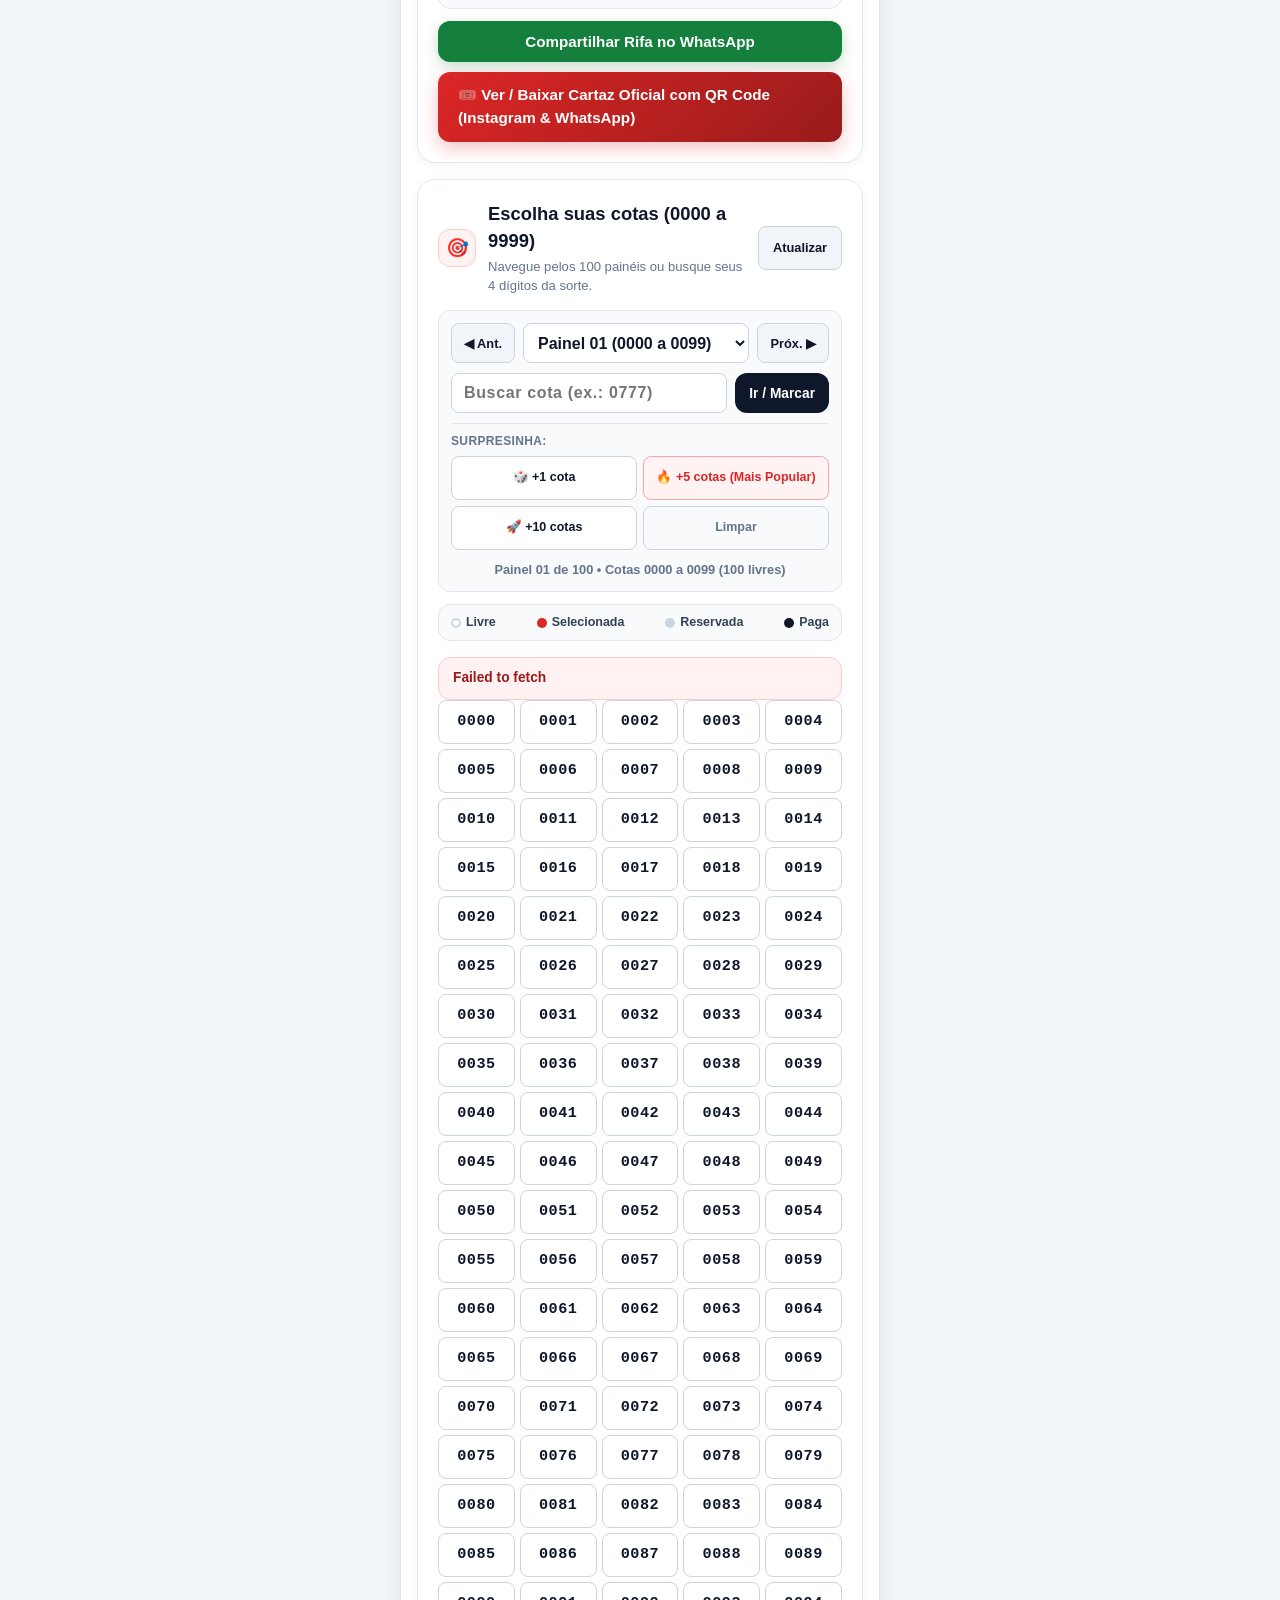
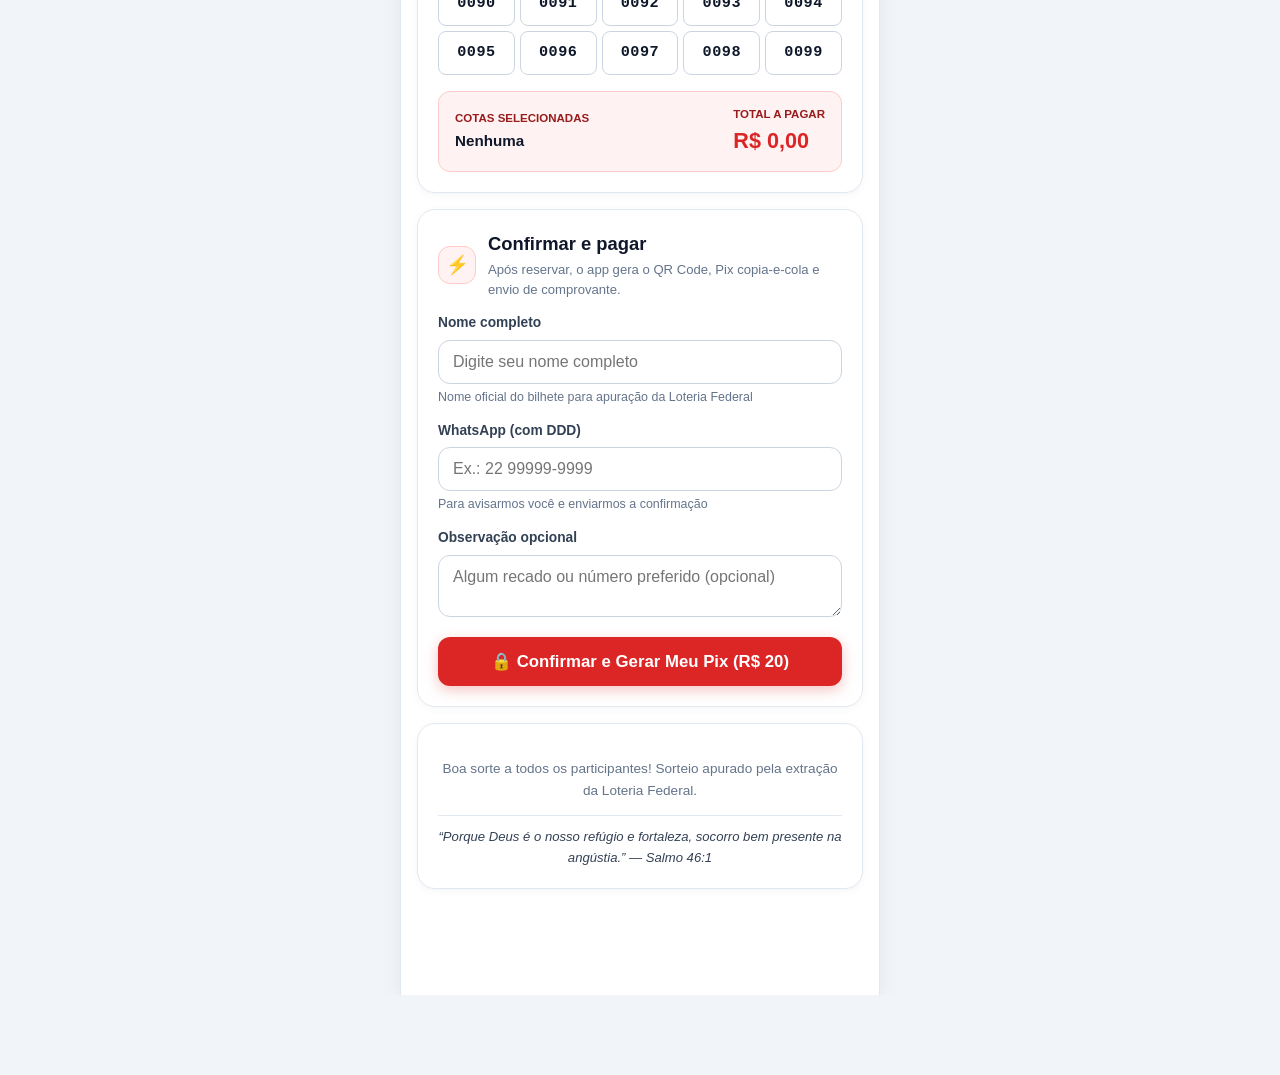
==== commit 2d0d813f: "fix(mobile): contain 5-column grid inside card and add min-width 0 to cota badge" ====
--- a/index.html
+++ b/index.html
@@ -3,11 +3,16 @@
 <head>
   <meta charset="UTF-8" />
   <meta name="viewport" content="width=device-width, initial-scale=1.0, viewport-fit=cover" />
+  <meta name="apple-mobile-web-app-capable" content="yes" />
+  <meta name="apple-mobile-web-app-status-bar-style" content="default" />
+  <meta name="format-detection" content="telephone=no" />
+  <meta name="HandheldFriendly" content="true" />
+  <meta name="MobileOptimized" content="width" />
   <title>Rifa Honda XRE 190 2018 | Ação Entre Amigos</title>
   <meta name="description" content="Concorra a uma Honda XRE 190 2018 seminova pela Loteria Federal (31/12). Cotas de R$ 20,00 (0000 a 9999) com Pix rápido. Escolha seu número e garanta o seu." />
   <meta name="theme-color" content="#ffffff" />
   <link rel="preconnect" href="https://api.qrserver.com" />
-  <link rel="stylesheet" href="assets/style.css?v=clean8" />
+  <link rel="stylesheet" href="assets/style.css?v=mobile10" />
 </head>
 <body class="public-body">
   <div class="mobile-app-shell">
@@ -45,6 +50,27 @@
 
     <main>
       <!-- Anúncio Oficial: Sorteio Ao Vivo no YouTube (Almir #389) -->
+      <!-- Passo a passo fácil para pessoas simples (Almir #601) -->
+      <section class="soft-card steps-card" style="background: #ffffff; border: 2px solid #fecaca; border-radius: 16px; padding: 14px 16px; margin-bottom: 16px; box-shadow: 0 4px 12px rgba(220, 38, 38, 0.06);">
+        <h3 style="margin: 0 0 10px; font-size: 0.95rem; font-weight: 800; color: #991b1b; text-transform: uppercase; letter-spacing: 0.5px; display: flex; align-items: center; gap: 6px;">
+          <span>⚡</span> Como Participar (Super Fácil):
+        </h3>
+        <div style="display: grid; grid-template-columns: 1fr; gap: 8px;">
+          <div style="display: flex; align-items: center; gap: 10px; background: #fef2f2; padding: 8px 12px; border-radius: 10px; border-left: 3px solid #dc2626;">
+            <span style="background: #dc2626; color: #fff; width: 22px; height: 22px; border-radius: 50%; display: flex; align-items: center; justify-content: center; font-weight: 800; font-size: 0.75rem; flex-shrink: 0;">1</span>
+            <span style="font-size: 0.86rem; font-weight: 700; color: #1e293b;">Escolha suas cotas da sorte (R$ 20 cada)</span>
+          </div>
+          <div style="display: flex; align-items: center; gap: 10px; background: #fef2f2; padding: 8px 12px; border-radius: 10px; border-left: 3px solid #dc2626;">
+            <span style="background: #dc2626; color: #fff; width: 22px; height: 22px; border-radius: 50%; display: flex; align-items: center; justify-content: center; font-weight: 800; font-size: 0.75rem; flex-shrink: 0;">2</span>
+            <span style="font-size: 0.86rem; font-weight: 700; color: #1e293b;">Faça o Pix rápido pelo QR Code ou Chave</span>
+          </div>
+          <div style="display: flex; align-items: center; gap: 10px; background: #fef2f2; padding: 8px 12px; border-radius: 10px; border-left: 3px solid #dc2626;">
+            <span style="background: #dc2626; color: #fff; width: 22px; height: 22px; border-radius: 50%; display: flex; align-items: center; justify-content: center; font-weight: 800; font-size: 0.75rem; flex-shrink: 0;">3</span>
+            <span style="font-size: 0.86rem; font-weight: 700; color: #1e293b;">Envie o comprovante no WhatsApp e concorra!</span>
+          </div>
+        </div>
+      </section>
+
       <section class="soft-card live-announcement-card" style="border-left: 4px solid #dc2626; background: #fff5f5; margin-bottom: 16px;">
         <div class="card-title-row" style="margin-bottom: 8px;">
           <div class="icon-bubble" style="background: #dc2626; color: #ffffff; border: none;">🔴</div>
@@ -121,9 +147,9 @@
           <div class="quick-pick-bar" aria-label="Escolha rápida de cotas aleatórias">
             <span class="quick-pick-label">Surpresinha:</span>
             <div class="quick-pick-actions">
-              <button class="quick-pick-btn" type="button" data-quick-pick="1">+1 cota</button>
-              <button class="quick-pick-btn" type="button" data-quick-pick="5">+5 cotas</button>
-              <button class="quick-pick-btn" type="button" data-quick-pick="10">+10 cotas</button>
+              <button class="quick-pick-btn" type="button" data-quick-pick="1">🎲 +1 cota</button>
+              <button class="quick-pick-btn" type="button" data-quick-pick="5" style="background: #fef2f2; border-color: #fca5a5; color: #dc2626; font-weight: 800;">🔥 +5 cotas (Mais Popular)</button>
+              <button class="quick-pick-btn" type="button" data-quick-pick="10">🚀 +10 cotas</button>
               <button class="quick-pick-btn clear-btn" type="button" id="clearSelectionBtn">Limpar</button>
             </div>
           </div>
@@ -165,16 +191,18 @@
           <label>
             Nome completo
             <input type="text" id="nome" name="nome" placeholder="Digite seu nome completo" required />
+            <small style="display:block; color: #64748b; font-size: 0.78rem; font-weight: 500; margin-top: 4px;">Nome oficial do bilhete para apuração da Loteria Federal</small>
           </label>
           <label>
             WhatsApp (com DDD)
             <input type="tel" id="whatsapp" name="whatsapp" placeholder="Ex.: 22 99999-9999" required />
+            <small style="display:block; color: #64748b; font-size: 0.78rem; font-weight: 500; margin-top: 4px;">Para avisarmos você e enviarmos a confirmação</small>
           </label>
           <label>
             Observação opcional
-            <textarea id="observacao" name="observacao" rows="3" placeholder="Observação opcional"></textarea>
+            <textarea id="observacao" name="observacao" rows="2" placeholder="Algum recado ou número preferido (opcional)"></textarea>
           </label>
-          <button class="button button-main button-full" type="submit" id="reserveBtn">Reservar minhas cotas</button>
+          <button class="button button-main button-full" type="submit" id="reserveBtn" style="font-size: 1.05rem; padding: 14px 20px;">🔒 Confirmar e Gerar Meu Pix (R$ 20)</button>
         </form>
       </section>
     </main>
@@ -269,6 +297,6 @@
     };
   </script>
   <script src="assets/config.js"></script>
-  <script src="assets/app.js?v=clean8"></script>
+  <script src="assets/app.js?v=clean9_mobile"></script>
 </body>
 </html>
--- a/assets/style.css
+++ b/assets/style.css
@@ -53,6 +53,14 @@
   box-sizing: border-box;
 }
 
+html {
+  -webkit-text-size-adjust: 100%;
+  text-size-adjust: 100%;
+  touch-action: manipulation;
+  overflow-x: hidden;
+  width: 100%;
+}
+
 body.public-body {
   margin: 0;
   padding: 0;
@@ -62,11 +70,17 @@
   -webkit-font-smoothing: antialiased;
   -moz-osx-font-smoothing: grayscale;
   line-height: 1.5;
-}
-
-/* SHELL MOBILE */
+  overflow-x: hidden;
+  width: 100%;
+  max-width: 100%;
+  touch-action: manipulation;
+  -webkit-overflow-scrolling: touch;
+}
+
+/* SHELL MOBILE ANTI-PINÇA & VIEWPORT CONTAINMENT */
 .mobile-app-shell {
   max-width: 480px;
+  width: 100%;
   margin: 0 auto;
   min-height: 100vh;
   background-color: var(--bg-shell);
@@ -75,6 +89,8 @@
   box-shadow: var(--shadow-card);
   position: relative;
   padding-bottom: 90px; /* espaço para o floating bottom bar */
+  overflow-x: hidden;
+  box-sizing: border-box;
 }
 
 /* HEADER / HERO */
@@ -513,7 +529,8 @@
   padding: 12px 14px;
   border: 1px solid var(--border-medium);
   border-radius: var(--radius-md);
-  font-size: 0.95rem;
+  font-size: 16px !important; /* Previne auto-zoom no iOS Safari */
+  touch-action: manipulation;
   background-color: #ffffff;
   color: var(--text-main);
   font-family: inherit;
@@ -856,8 +873,9 @@
   border: 1px solid var(--border-medium);
   background-color: #ffffff;
   color: var(--text-main);
-  font-size: 0.88rem;
-  font-weight: 700;
+  font-size: 16px !important; /* Previne auto-zoom no iOS Safari */
+  font-weight: 700;
+  touch-action: manipulation;
 }
 
 .panel-select:focus,
@@ -882,8 +900,9 @@
   border: 1px solid var(--border-medium);
   background-color: #ffffff;
   color: var(--text-main);
-  font-size: 0.92rem;
+  font-size: 16px !important; /* Previne auto-zoom no iOS Safari */
   font-weight: 600;
+  touch-action: manipulation;
   letter-spacing: 0.04em;
 }
 
@@ -1031,8 +1050,12 @@
   flex-direction: column !important;
   align-items: center !important;
   justify-content: center !important;
-  min-height: 52px !important;
-  padding: 4px 2px !important;
+  min-height: 48px !important;
+  width: 100% !important;
+  max-width: 100% !important;
+  min-width: 0 !important;
+  overflow: hidden !important;
+  padding: 4px 1px !important;
   border-radius: var(--radius-sm, 8px) !important;
   font-size: 0.95rem !important;
   font-weight: 700 !important;
@@ -1077,17 +1100,30 @@
 
 .cota-badge {
   display: block;
-  max-width: 90%;
+  width: 100%;
+  max-width: 100%;
+  min-width: 0 !important;
   overflow: hidden;
   text-overflow: ellipsis;
   white-space: nowrap;
-  font-size: 0.62rem;
+  font-size: 0.58rem;
   font-weight: 700;
   line-height: 1.1;
-  padding: 1px 4px;
+  padding: 1px 2px;
   border-radius: 4px;
   text-transform: uppercase;
-  letter-spacing: 0.2px;
+  letter-spacing: 0.1px;
+  text-align: center;
+  box-sizing: border-box;
+}
+
+.cota-num {
+  display: block;
+  min-width: 0 !important;
+  max-width: 100%;
+  overflow: hidden;
+  line-height: 1.1;
+  text-align: center;
 }
 
 .number-chip.selected .cota-badge,
@@ -1143,3 +1179,295 @@
   background: transparent;
   opacity: 0.85;
 }
+
+
+/* ========================================================
+   MOBILE SAFETY — remove overflow e autozoom sem bloquear zoom acessivel
+   ======================================================== */
+html,
+body.public-body {
+  max-width: 100%;
+  overflow-x: clip;
+  -webkit-text-size-adjust: 100%;
+}
+
+.mobile-app-shell {
+  max-width: min(480px, 100%);
+  padding-bottom: calc(90px + env(safe-area-inset-bottom));
+}
+
+.hero-topline,
+.legend-mobile {
+  flex-wrap: wrap;
+}
+
+.hero-topline > *,
+.card-title-row > *,
+.title-left,
+.hero-stats > div,
+.mini-info-grid > div,
+.payment-summary > div,
+.numbers-grid > * {
+  min-width: 0;
+}
+
+.hero-stats strong,
+.mini-info-grid strong,
+.payment-summary strong,
+.pix-box strong,
+.panel-meta-row,
+#selectedNumbersText,
+#bottomSelectedText {
+  overflow-wrap: anywhere;
+}
+
+input,
+select,
+textarea,
+.panel-select,
+.search-number-input,
+.mobile-form input,
+.mobile-form textarea,
+.copy-paste-label textarea {
+  font-size: 16px !important;
+}
+
+button,
+.button,
+a.button,
+input,
+select,
+textarea,
+.number-button,
+.number-chip,
+.quick-pick-btn,
+.panel-step-btn {
+  touch-action: manipulation;
+}
+
+.modal-close {
+  width: 44px;
+  height: 44px;
+}
+
+.steps-card h3 {
+  text-wrap: balance;
+}
+
+.steps-card > div > div,
+.card-title-row.title-with-action {
+  min-width: 0;
+}
+
+.card-title-row.title-with-action {
+  flex-wrap: wrap;
+}
+
+.title-left {
+  flex: 1 1 240px;
+}
+
+#refreshBtn {
+  min-height: 44px;
+  margin-left: auto;
+}
+
+.quick-pick-actions {
+  display: grid;
+  grid-template-columns: repeat(2, minmax(0, 1fr));
+  width: 100%;
+}
+
+.quick-pick-btn {
+  min-height: 44px;
+  white-space: normal;
+  line-height: 1.25;
+}
+
+.bottom-summary {
+  padding-bottom: calc(12px + env(safe-area-inset-bottom));
+}
+
+/* `hidden` must win over the component display:flex rule. */
+.bottom-summary[hidden] {
+  display: none !important;
+}
+
+/* Keep five desktop columns inside the card instead of letting intrinsic
+   ticket content force a sixth-width overflow. */
+.numbers-grid {
+  grid-template-columns: repeat(5, minmax(0, 1fr));
+}
+
+.number-chip,
+.number-button {
+  min-width: 0 !important;
+  aspect-ratio: auto !important;
+}
+
+@media (hover: none), (pointer: coarse) {
+  .button-main:hover,
+  .button-whatsapp:hover,
+  .number-button:hover:not(:disabled),
+  .number-chip:hover:not(:disabled),
+  .number-chip.selected,
+  .number-button.selected,
+  button.number-chip.selected,
+  button.number-button.selected {
+    transform: none !important;
+  }
+}
+
+@media (max-width: 380px) {
+  .hero-card {
+    padding: 20px 16px 18px;
+  }
+
+  .soft-card {
+    margin: 12px;
+    padding: 16px;
+  }
+
+  .hero-stats {
+    grid-template-columns: repeat(2, minmax(0, 1fr));
+    gap: 8px;
+  }
+
+  .hero-stats > div:last-child {
+    grid-column: 1 / -1;
+  }
+
+  .numbers-grid {
+    grid-template-columns: repeat(4, minmax(0, 1fr));
+    gap: 8px;
+  }
+
+  .number-chip,
+  .number-button {
+    min-width: 0 !important;
+  }
+
+  .panel-nav-row {
+    grid-template-columns: repeat(2, minmax(0, 1fr));
+  }
+
+  .panel-select {
+    grid-column: 1 / -1;
+    grid-row: 1;
+  }
+
+  #prevPanelBtn {
+    grid-column: 1;
+    grid-row: 2;
+  }
+
+  #nextPanelBtn {
+    grid-column: 2;
+    grid-row: 2;
+  }
+
+  .panel-step-btn,
+  .search-number-btn {
+    min-height: 44px;
+  }
+
+  .quick-pick-bar {
+    align-items: stretch;
+  }
+
+  .quick-pick-label {
+    width: 100%;
+  }
+
+  .payment-summary {
+    grid-template-columns: 1fr;
+  }
+
+  .modal-card {
+    padding: 20px 16px;
+  }
+}
+
+@media (max-width: 340px) {
+  .hero-card {
+    padding-inline: 14px;
+  }
+
+  .soft-card {
+    margin: 10px;
+    padding: 14px;
+  }
+
+  .panel-search-row,
+  .modal-actions-grid {
+    grid-template-columns: 1fr;
+  }
+
+  .modal-actions-grid .button-whatsapp {
+    grid-column: auto;
+  }
+
+  .total-card,
+  .bottom-summary {
+    gap: 12px;
+  }
+}
+
+@media (prefers-reduced-motion: reduce) {
+  *,
+  *::before,
+  *::after {
+    scroll-behavior: auto !important;
+    animation-duration: 0.01ms !important;
+    animation-iteration-count: 1 !important;
+    transition-duration: 0.01ms !important;
+  }
+}
+
+
+/* ========================================================
+   CONTAINMENT INFALÍVEL DA GRID DE NÚMEROS (ALMIR #622)
+   Garante que as 5 colunas NUNCA transbordem da borda do cartão.
+   ======================================================== */
+.numbers-card {
+  overflow: hidden !important;
+  box-sizing: border-box !important;
+}
+
+.numbers-grid {
+  display: grid !important;
+  grid-template-columns: repeat(5, minmax(0, 1fr)) !important;
+  gap: 5px !important;
+  width: 100% !important;
+  max-width: 100% !important;
+  margin-left: 0 !important;
+  margin-right: 0 !important;
+  box-sizing: border-box !important;
+}
+
+.numbers-grid > * {
+  min-width: 0 !important;
+  max-width: 100% !important;
+  width: 100% !important;
+  box-sizing: border-box !important;
+}
+
+@media (max-width: 420px) {
+  .soft-card {
+    margin: 10px 8px !important;
+    padding: 12px 10px !important;
+  }
+  .numbers-grid {
+    gap: 4px !important;
+  }
+  .number-chip,
+  .number-button {
+    min-height: 44px !important;
+    font-size: 0.82rem !important;
+    padding: 2px 1px !important;
+  }
+  .cota-badge {
+    font-size: 0.50rem !important;
+    padding: 0 1px !important;
+  }
+}
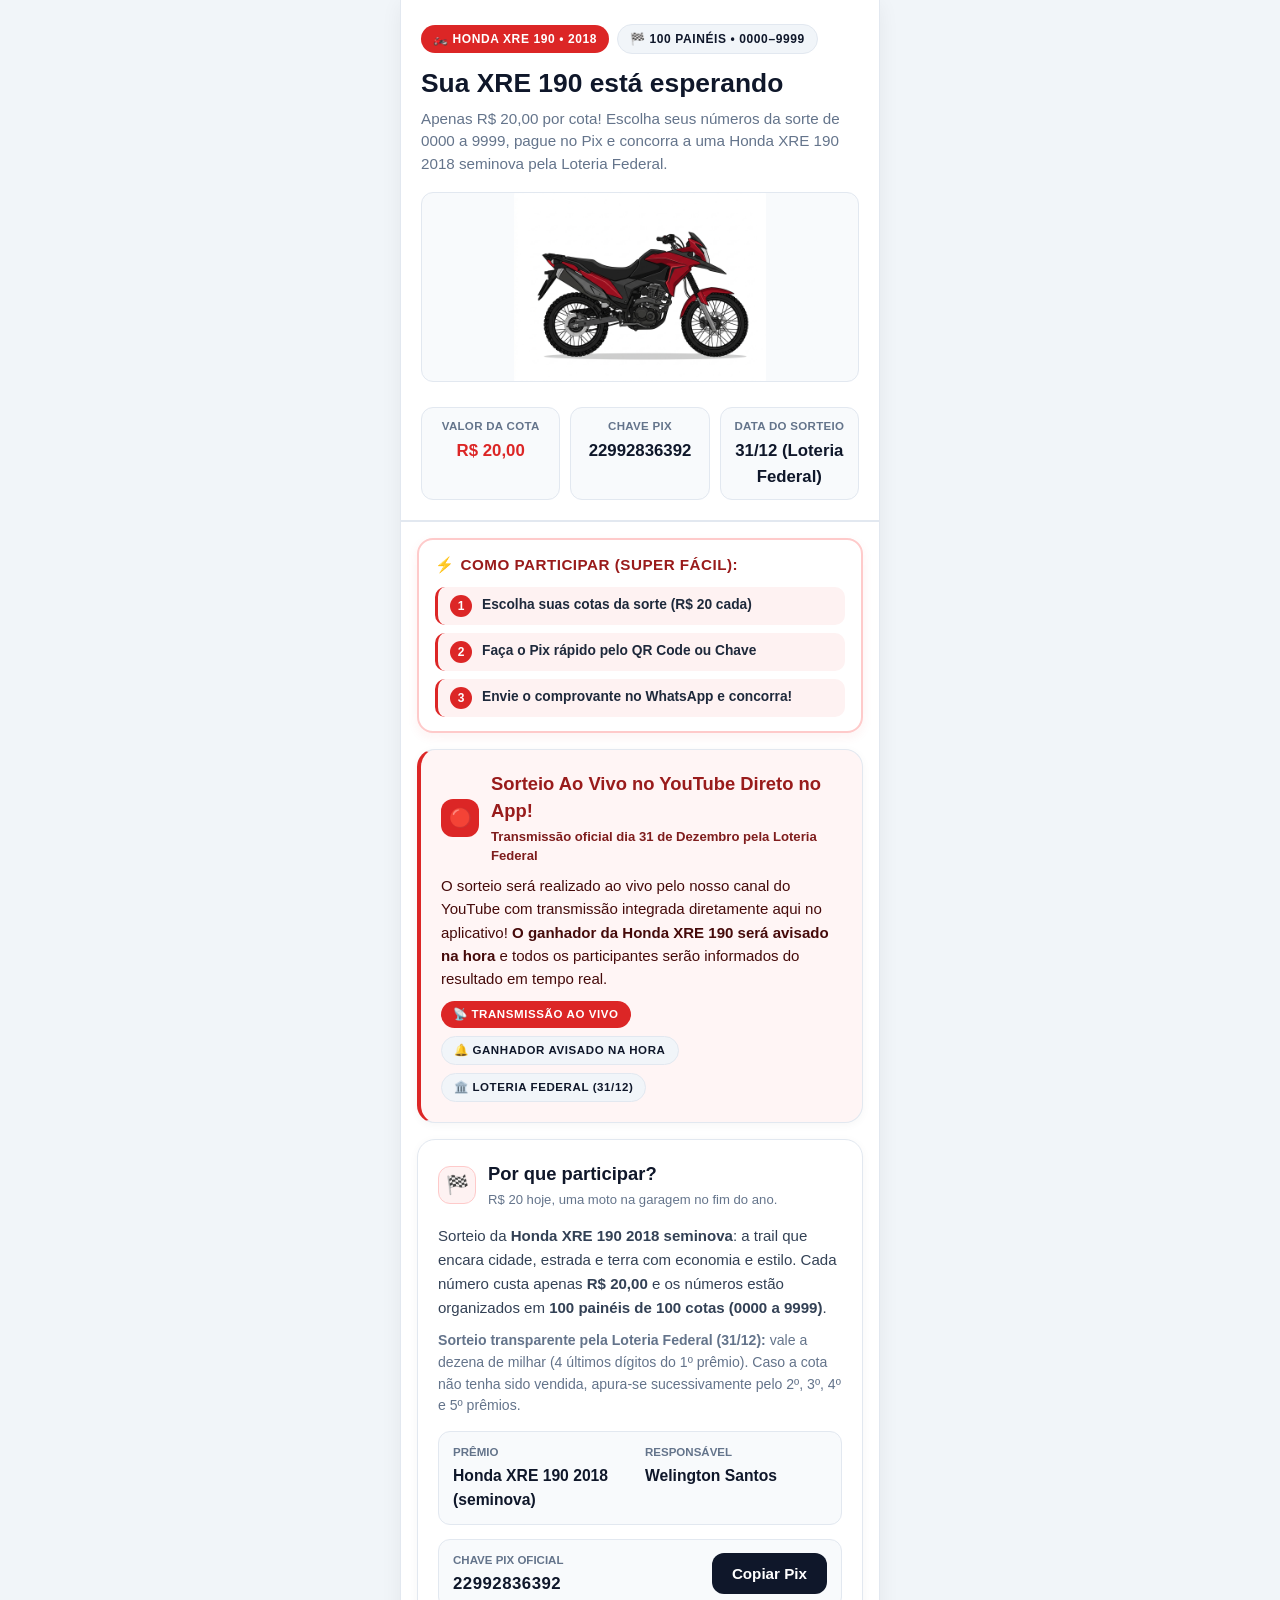
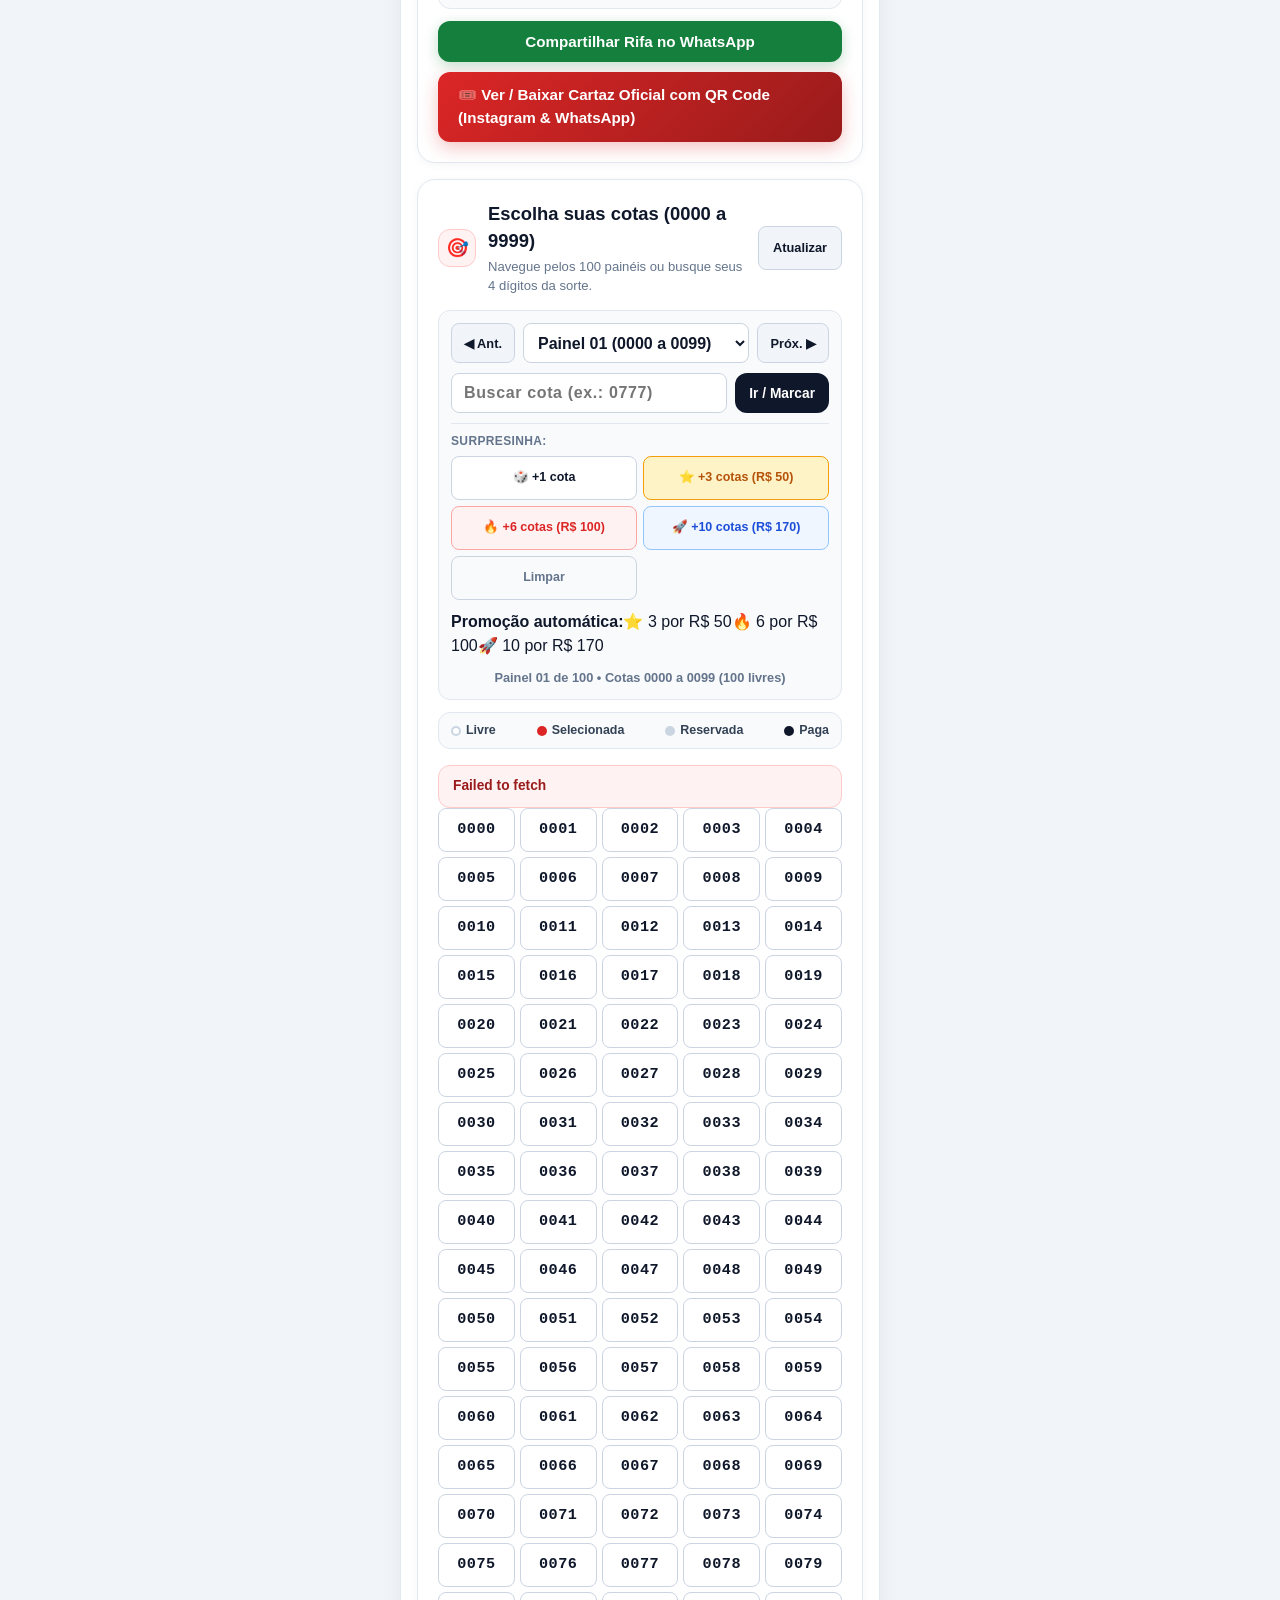
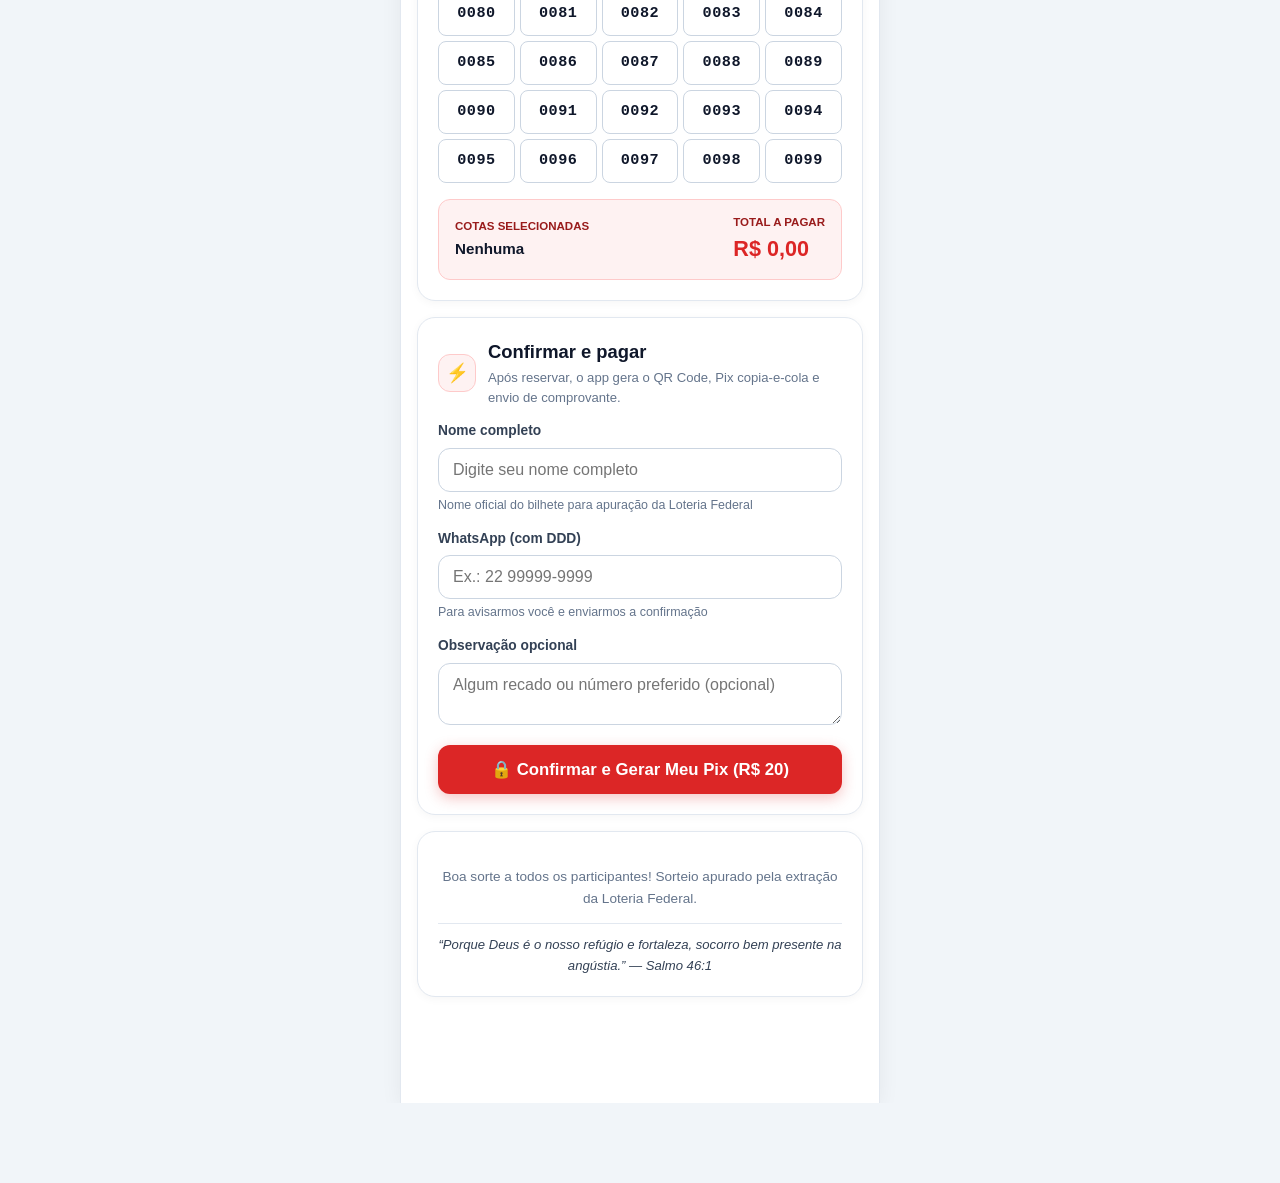
==== commit 7923b723: "feat(bundles-receipt): add combos 3 for 50, 6 for 100, 10 for 170 and downloadable high-res receipt" ====
--- a/index.html
+++ b/index.html
@@ -148,11 +148,15 @@
             <span class="quick-pick-label">Surpresinha:</span>
             <div class="quick-pick-actions">
               <button class="quick-pick-btn" type="button" data-quick-pick="1">🎲 +1 cota</button>
-              <button class="quick-pick-btn" type="button" data-quick-pick="5" style="background: #fef2f2; border-color: #fca5a5; color: #dc2626; font-weight: 800;">🔥 +5 cotas (Mais Popular)</button>
-              <button class="quick-pick-btn" type="button" data-quick-pick="10">🚀 +10 cotas</button>
+              <button class="quick-pick-btn" type="button" data-quick-pick="3" style="background: #fef3c7; border-color: #f59e0b; color: #b45309; font-weight: 800;">⭐ +3 cotas (R$ 50)</button>
+              <button class="quick-pick-btn" type="button" data-quick-pick="6" style="background: #fef2f2; border-color: #fca5a5; color: #dc2626; font-weight: 900;">🔥 +6 cotas (R$ 100)</button>
+              <button class="quick-pick-btn" type="button" data-quick-pick="10" style="background: #eff6ff; border-color: #93c5fd; color: #1d4ed8; font-weight: 800;">🚀 +10 cotas (R$ 170)</button>
               <button class="quick-pick-btn clear-btn" type="button" id="clearSelectionBtn">Limpar</button>
             </div>
           </div>
+          <aside class="promo-strip" aria-label="Promoções automáticas">
+            <strong>Promoção automática:</strong><span>⭐ 3 por R$ 50</span><span>🔥 6 por R$ 100</span><span>🚀 10 por R$ 170</span>
+          </aside>
           <div class="panel-meta-row" id="panelMetaText">Painel 01 de 100 • Números 0000 a 0099</div>
         </div>
 
@@ -249,6 +253,7 @@
       </label>
 
       <div class="modal-actions-grid">
+        <button class="button button-amber" type="button" id="btnDownloadReceipt" style="grid-column: 1 / -1; background: #f59e0b; color: #000; font-weight: 900; font-size: 1rem; border-radius: 12px; padding: 13px; display: flex; align-items: center; justify-content: center; gap: 8px; border: none; cursor: pointer; box-shadow: 0 4px 12px rgba(245, 158, 11, 0.3);">📥 Baixar Comprovante Oficial (PDF / Imagem)</button>
         <button class="button button-blue" type="button" id="copyPixAgainBtn">Copiar chave</button>
         <button class="button button-blue" type="button" id="copyPixPayloadBtn">Copiar código</button>
         <a class="button button-whatsapp" id="openWhatsAppBtn" target="_blank" rel="noopener">Enviar no WhatsApp</a>
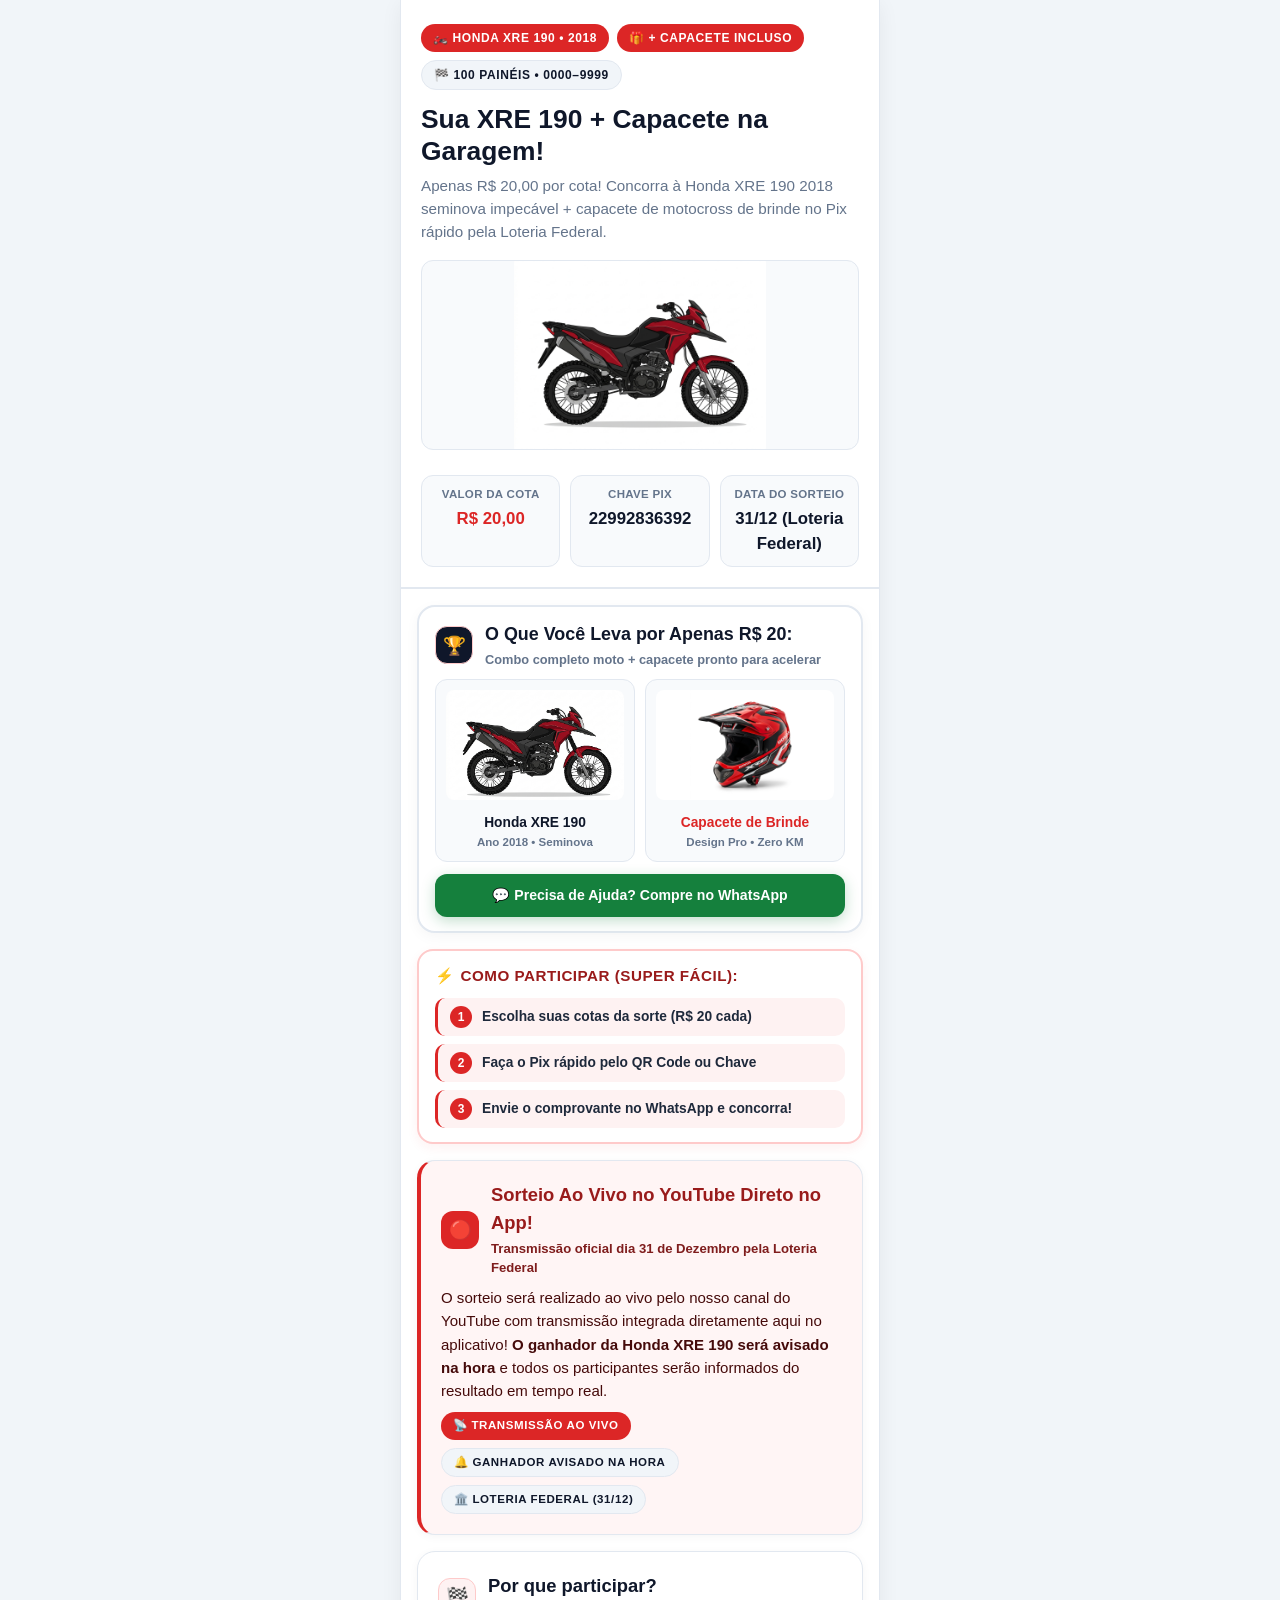
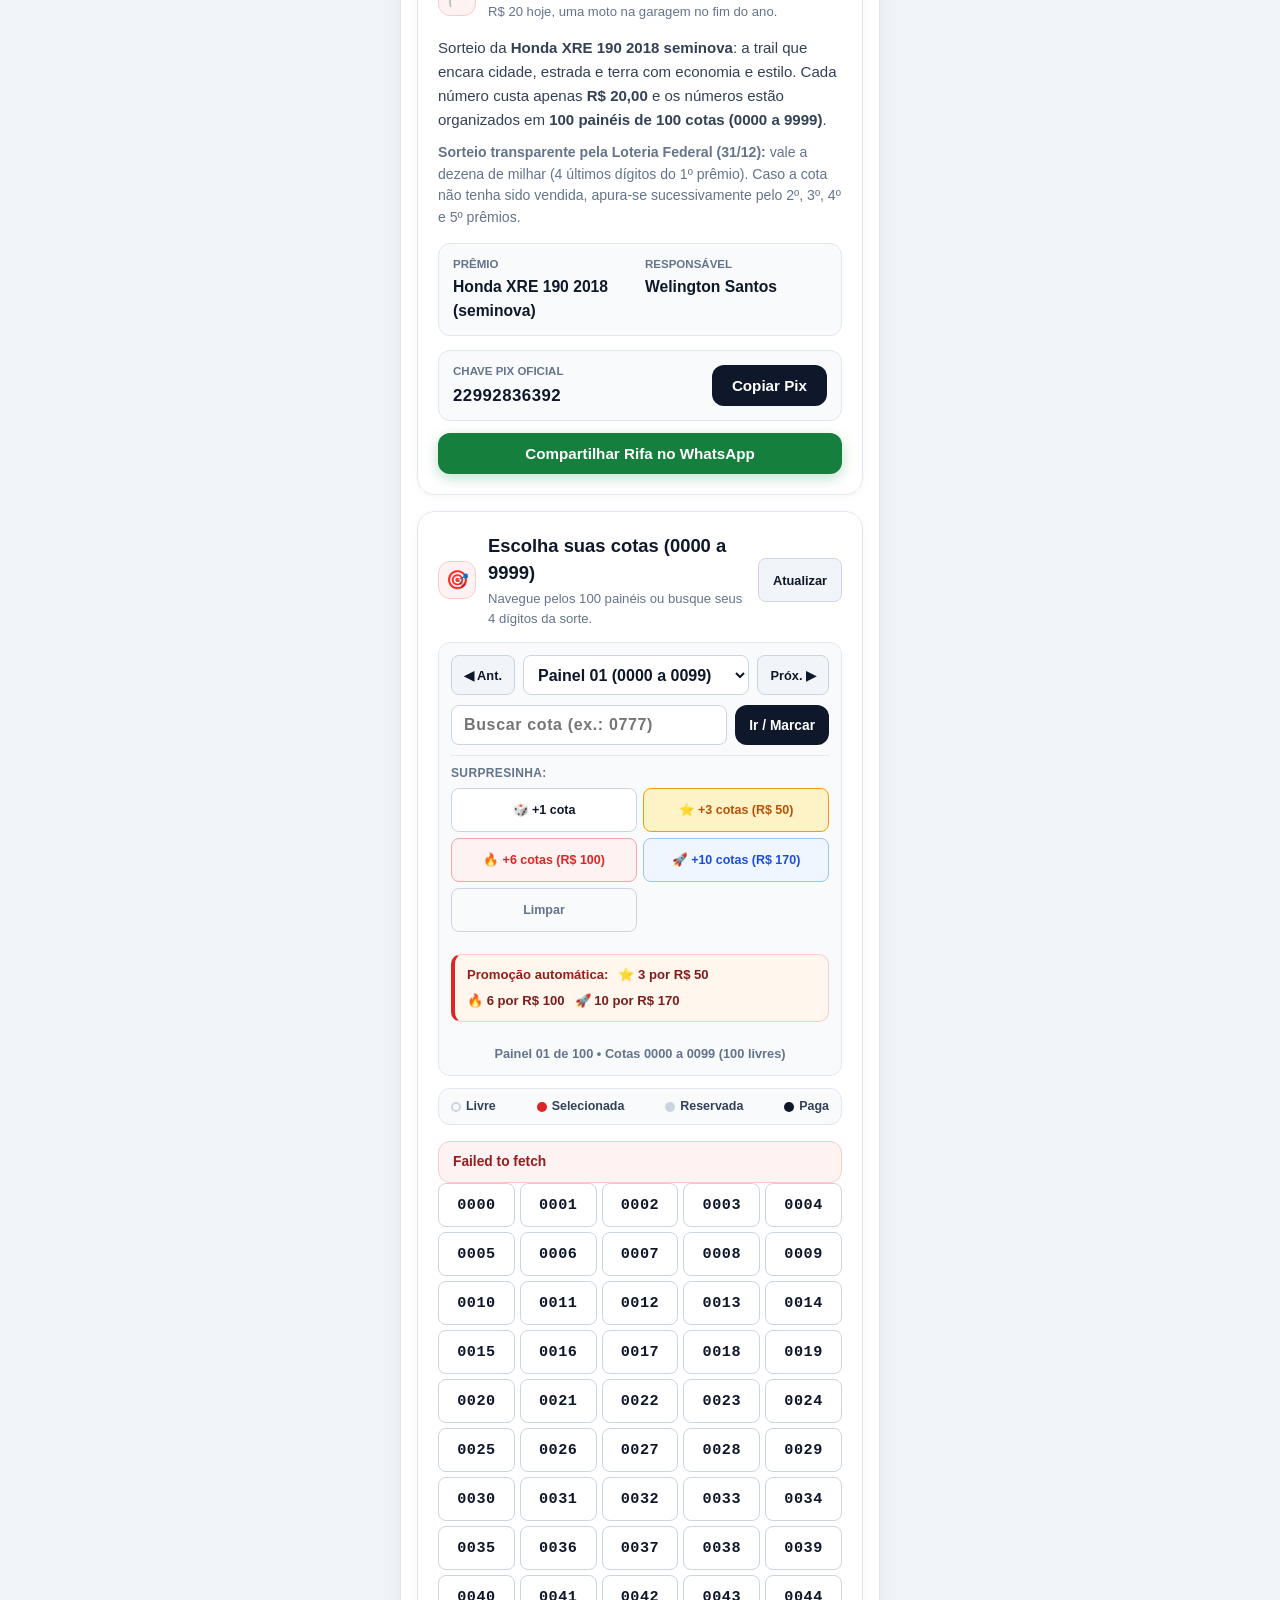
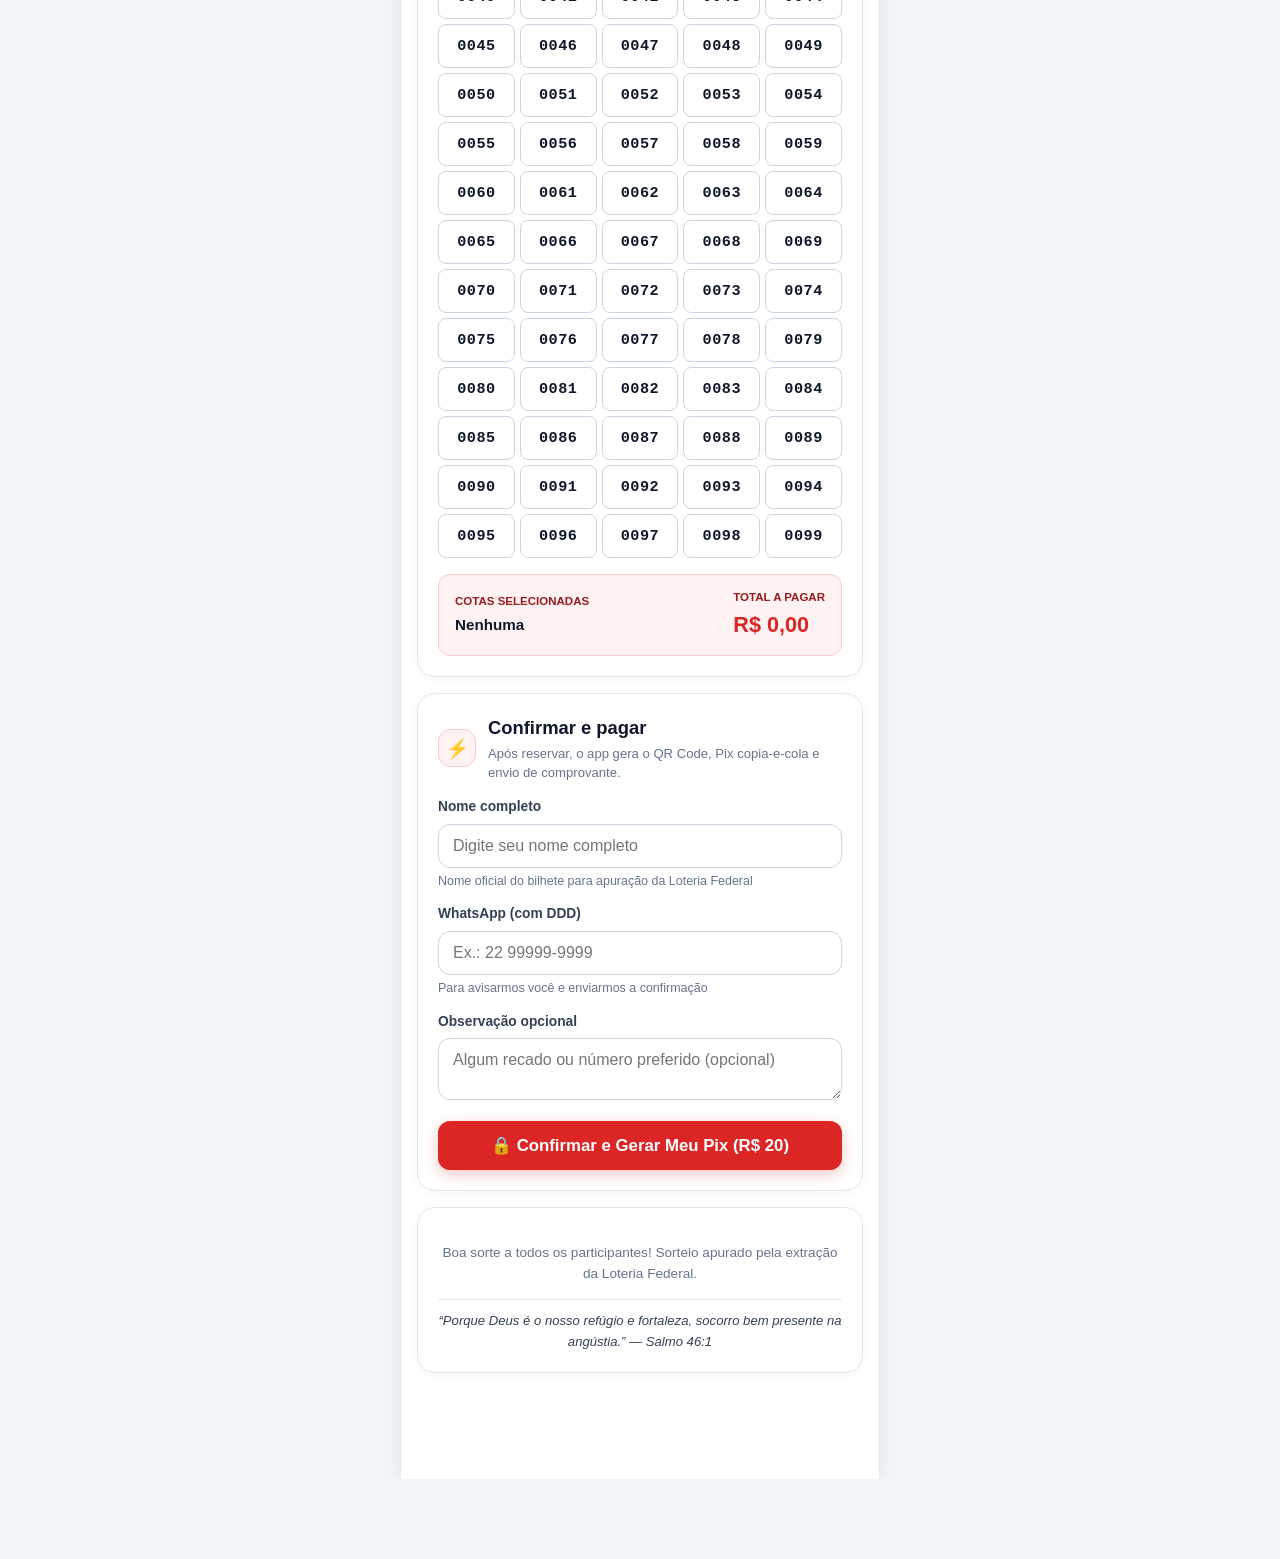
==== commit 9a5aef57: "feat(raffle): add Honda XRE 190 + Helmet prize showcase and WhatsApp quick help" ====
--- a/index.html
+++ b/index.html
@@ -19,14 +19,15 @@
     <header class="hero-card">
       <div class="hero-topline">
         <span class="mini-pill">🏍️ HONDA XRE 190 • 2018</span>
+        <span class="mini-pill" style="background: #dc2626; color: #ffffff; font-weight: 800;">🎁 + CAPACETE INCLUSO</span>
         <span class="mini-pill mini-pill-light">🏁 100 PAINÉIS • 0000–9999</span>
       </div>
 
       <div class="hero-content">
         <div>
-          <h1>Sua XRE 190 está esperando</h1>
+          <h1>Sua XRE 190 + Capacete na Garagem!</h1>
           <p>
-            Apenas R$ 20,00 por cota! Escolha seus números da sorte de 0000 a 9999, pague no Pix e concorra a uma Honda XRE 190 2018 seminova pela Loteria Federal.
+            Apenas R$ 20,00 por cota! Concorra à Honda XRE 190 2018 seminova impecável + capacete de motocross de brinde no Pix rápido pela Loteria Federal.
           </p>
         </div>
         <img src="assets/xre190-hero.jpg" alt="Honda XRE 190 2018 seminova, prêmio da rifa" class="hero-illustration" />
@@ -49,6 +50,34 @@
     </header>
 
     <main>
+      <!-- Vitrine Oficial dos Prêmios: Moto + Capacete (Almir #691) -->
+      <section class="soft-card prize-showcase-card" style="border: 2px solid #e2e8f0; padding: 14px 16px; margin-bottom: 14px; box-shadow: 0 4px 14px rgba(0,0,0,0.04);">
+        <div class="card-title-row" style="margin-bottom: 10px;">
+          <div class="icon-bubble" style="background: #0f172a; color: #ffffff;">🏆</div>
+          <div>
+            <h2 style="font-size: 1.12rem; margin: 0 0 2px; color: #0f172a;">O Que Você Leva por Apenas R$ 20:</h2>
+            <p style="margin: 0; color: #64748b; font-size: 0.8rem; font-weight: 600;">Combo completo moto + capacete pronto para acelerar</p>
+          </div>
+        </div>
+
+        <div class="dual-prize-grid" style="display: grid; grid-template-columns: 1fr 1fr; gap: 10px; margin-bottom: 12px;">
+          <div class="prize-item" style="background: #f8fafc; border: 1px solid #e2e8f0; border-radius: 12px; padding: 10px; text-align: center;">
+            <img src="assets/xre190-hero.jpg" alt="Honda XRE 190 2018 seminova" style="width: 100%; height: 110px; object-fit: cover; border-radius: 8px; margin-bottom: 6px;" />
+            <strong style="display: block; font-size: 0.86rem; color: #0f172a;">Honda XRE 190</strong>
+            <span style="display: block; font-size: 0.72rem; color: #64748b; font-weight: 600;">Ano 2018 • Seminova</span>
+          </div>
+
+          <div class="prize-item" style="background: #f8fafc; border: 1px solid #e2e8f0; border-radius: 12px; padding: 10px; text-align: center;">
+            <img src="assets/capacete-premio.jpg" alt="Capacete de Motocross/Enduro" style="width: 100%; height: 110px; object-fit: contain; background: #ffffff; border-radius: 8px; margin-bottom: 6px;" />
+            <strong style="display: block; font-size: 0.86rem; color: #dc2626;">Capacete de Brinde</strong>
+            <span style="display: block; font-size: 0.72rem; color: #64748b; font-weight: 600;">Design Pro • Zero KM</span>
+          </div>
+        </div>
+
+        <a href="https://wa.me/5522992839362?text=Ol%C3%A1%2C%20quero%20ajuda%20para%20comprar%20minhas%20cotas%20da%20Honda%20XRE%20190%20com%20capacete!" target="_blank" rel="noopener" class="button button-whatsapp button-full" style="font-size: 0.88rem; padding: 11px 14px; text-decoration: none;">
+          💬 Precisa de Ajuda? Compre no WhatsApp
+        </a>
+      </section>
       <!-- Anúncio Oficial: Sorteio Ao Vivo no YouTube (Almir #389) -->
       <!-- Passo a passo fácil para pessoas simples (Almir #601) -->
       <section class="soft-card steps-card" style="background: #ffffff; border: 2px solid #fecaca; border-radius: 16px; padding: 14px 16px; margin-bottom: 16px; box-shadow: 0 4px 12px rgba(220, 38, 38, 0.06);">
@@ -106,7 +135,7 @@
         </p>
 
         <div class="mini-info-grid">
-          <div><span>Prêmio</span><strong id="premioInfo">Honda XRE 190 2018 (seminova)</strong></div>
+          <div><span>Prêmio</span><strong id="premioInfo">Honda XRE 190 2018 + Capacete de Brinde</strong></div>
           <div><span>Responsável</span><strong id="responsavelInfo">Welington Santos</strong></div>
         </div>
 
@@ -119,7 +148,6 @@
         </div>
 
         <button class="button button-whatsapp button-full" type="button" id="shareBtn" style="margin-top: 12px;">Compartilhar Rifa no WhatsApp</button>
-        <a class="button button-main button-full" href="cartaz.html" id="openCartazBtn" style="margin-top: 10px; display: inline-flex; align-items: center; justify-content: center; gap: 8px; text-decoration: none; background: linear-gradient(135deg, #dc2626, #991b1b); color: #ffffff; font-weight: 800; box-shadow: 0 6px 18px rgba(220, 38, 38, 0.28);">🎟️ Ver / Baixar Cartaz Oficial com QR Code (Instagram &amp; WhatsApp)</a>
       </section>
 
       <section class="soft-card numbers-card">
--- a/assets/style.css
+++ b/assets/style.css
@@ -1293,6 +1293,24 @@
   display: none !important;
 }
 
+.promo-strip {
+  display: flex;
+  flex-wrap: wrap;
+  gap: 6px 10px;
+  align-items: center;
+  margin: 12px 0;
+  padding: 10px 12px;
+  border: 1px solid #fecaca;
+  border-left: 4px solid var(--red-primary, #dc2626);
+  border-radius: 10px;
+  background: #fff7ed;
+  color: #7f1d1d;
+  font-size: 0.82rem;
+  font-weight: 700;
+}
+
+.promo-strip strong { color: #991b1b; }
+
 /* Keep five desktop columns inside the card instead of letting intrinsic
    ticket content force a sixth-width overflow. */
 .numbers-grid {
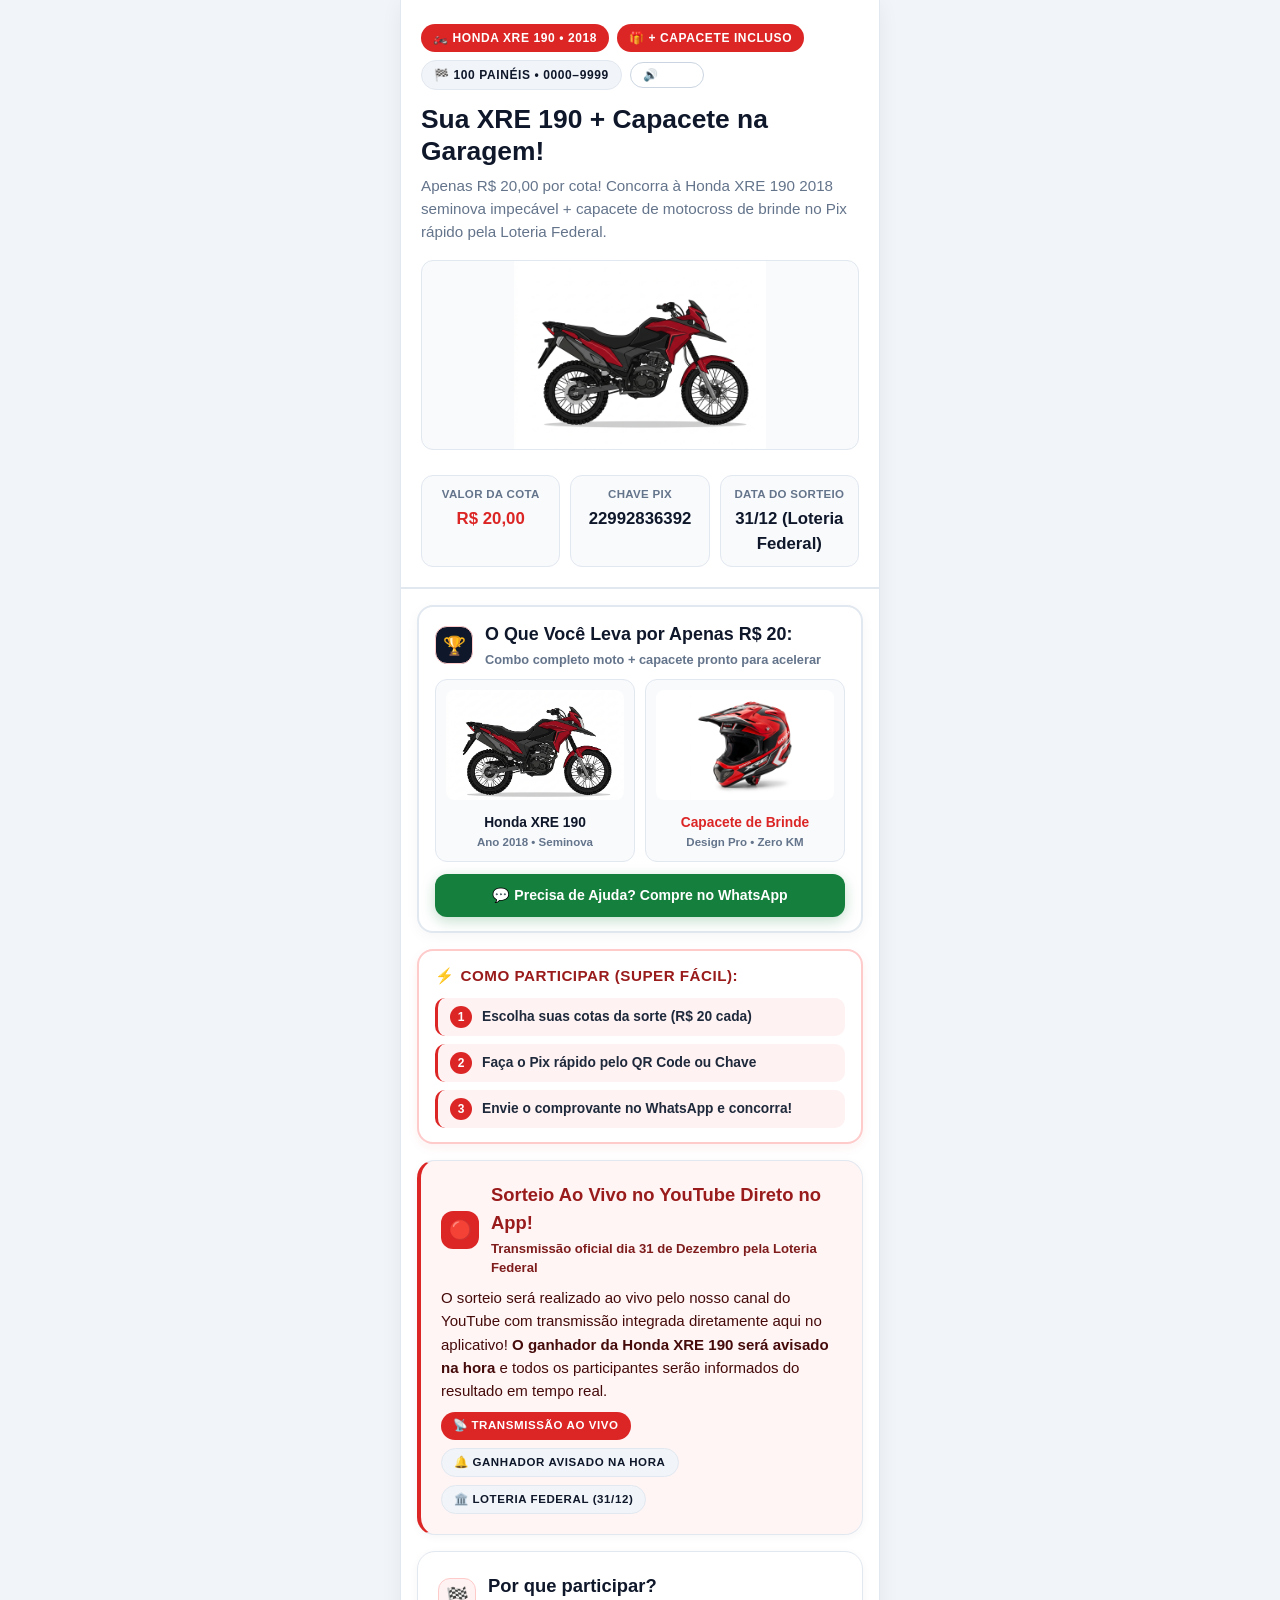
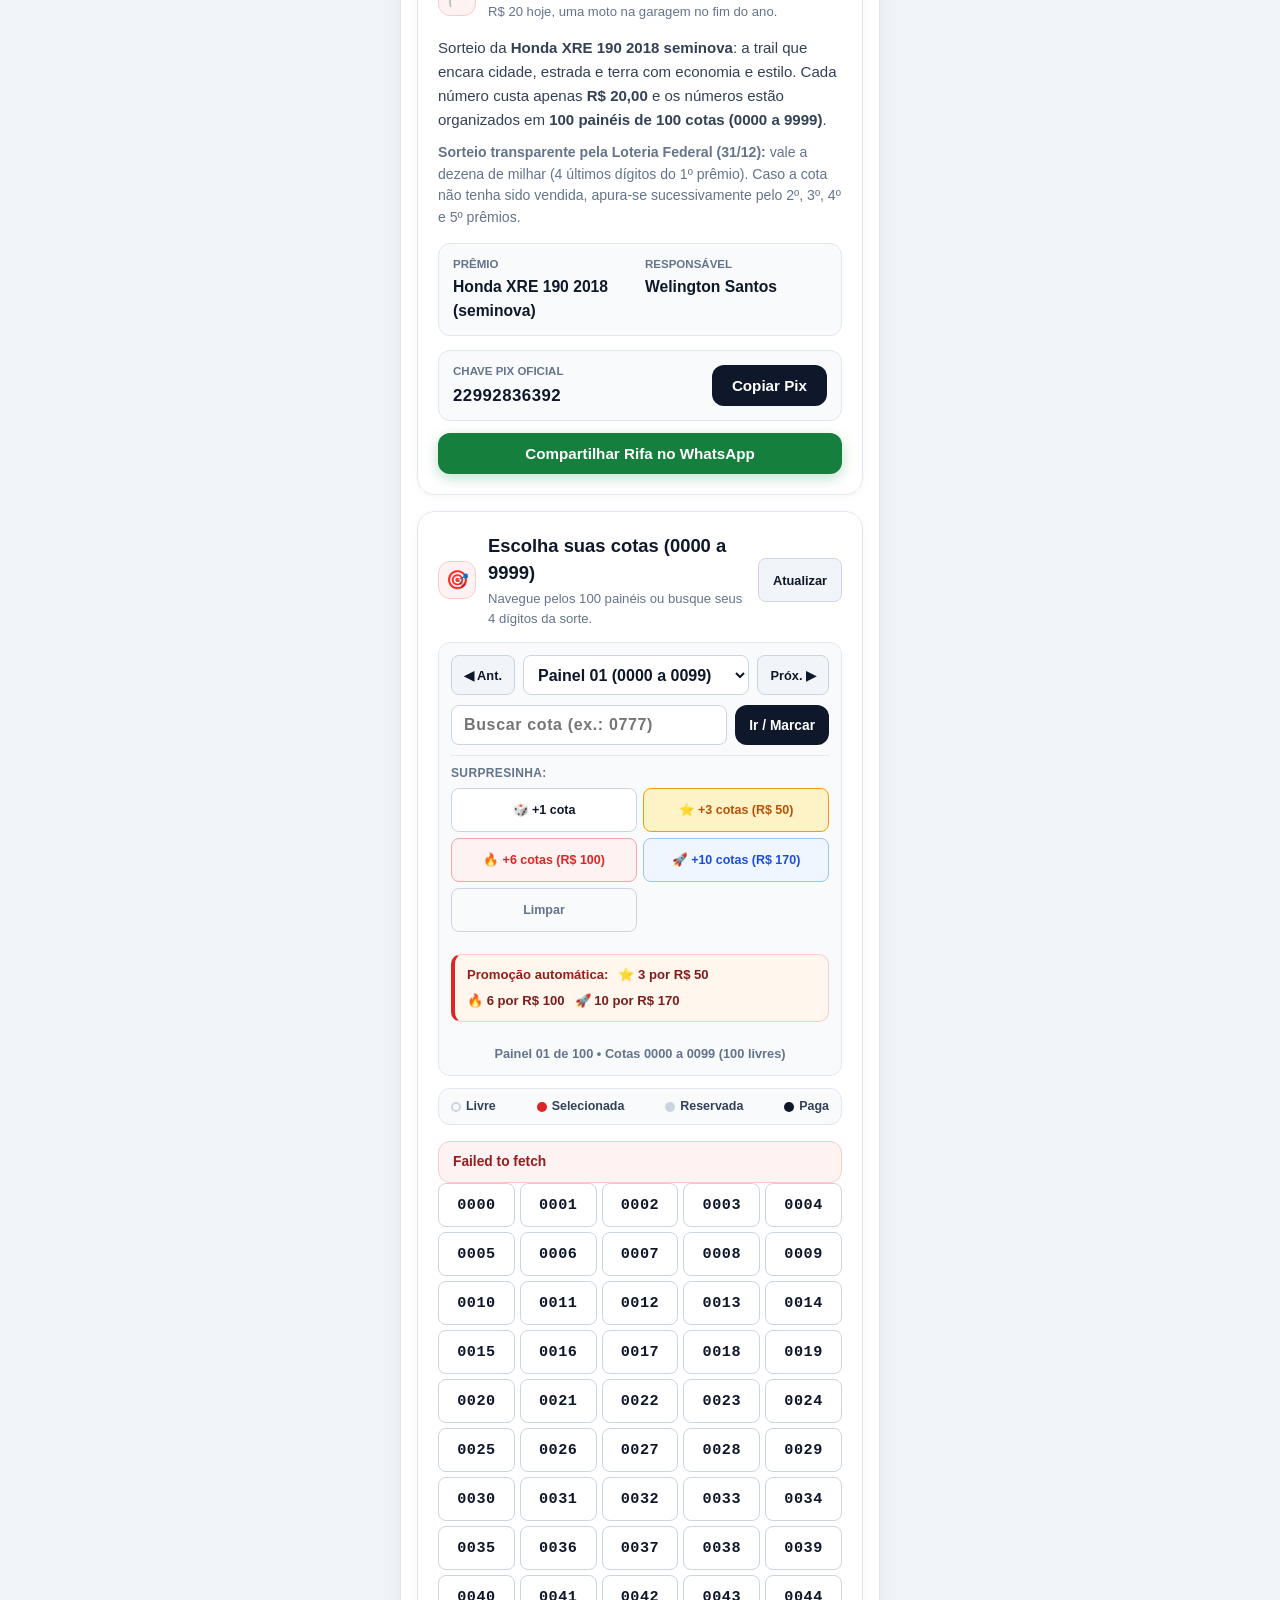
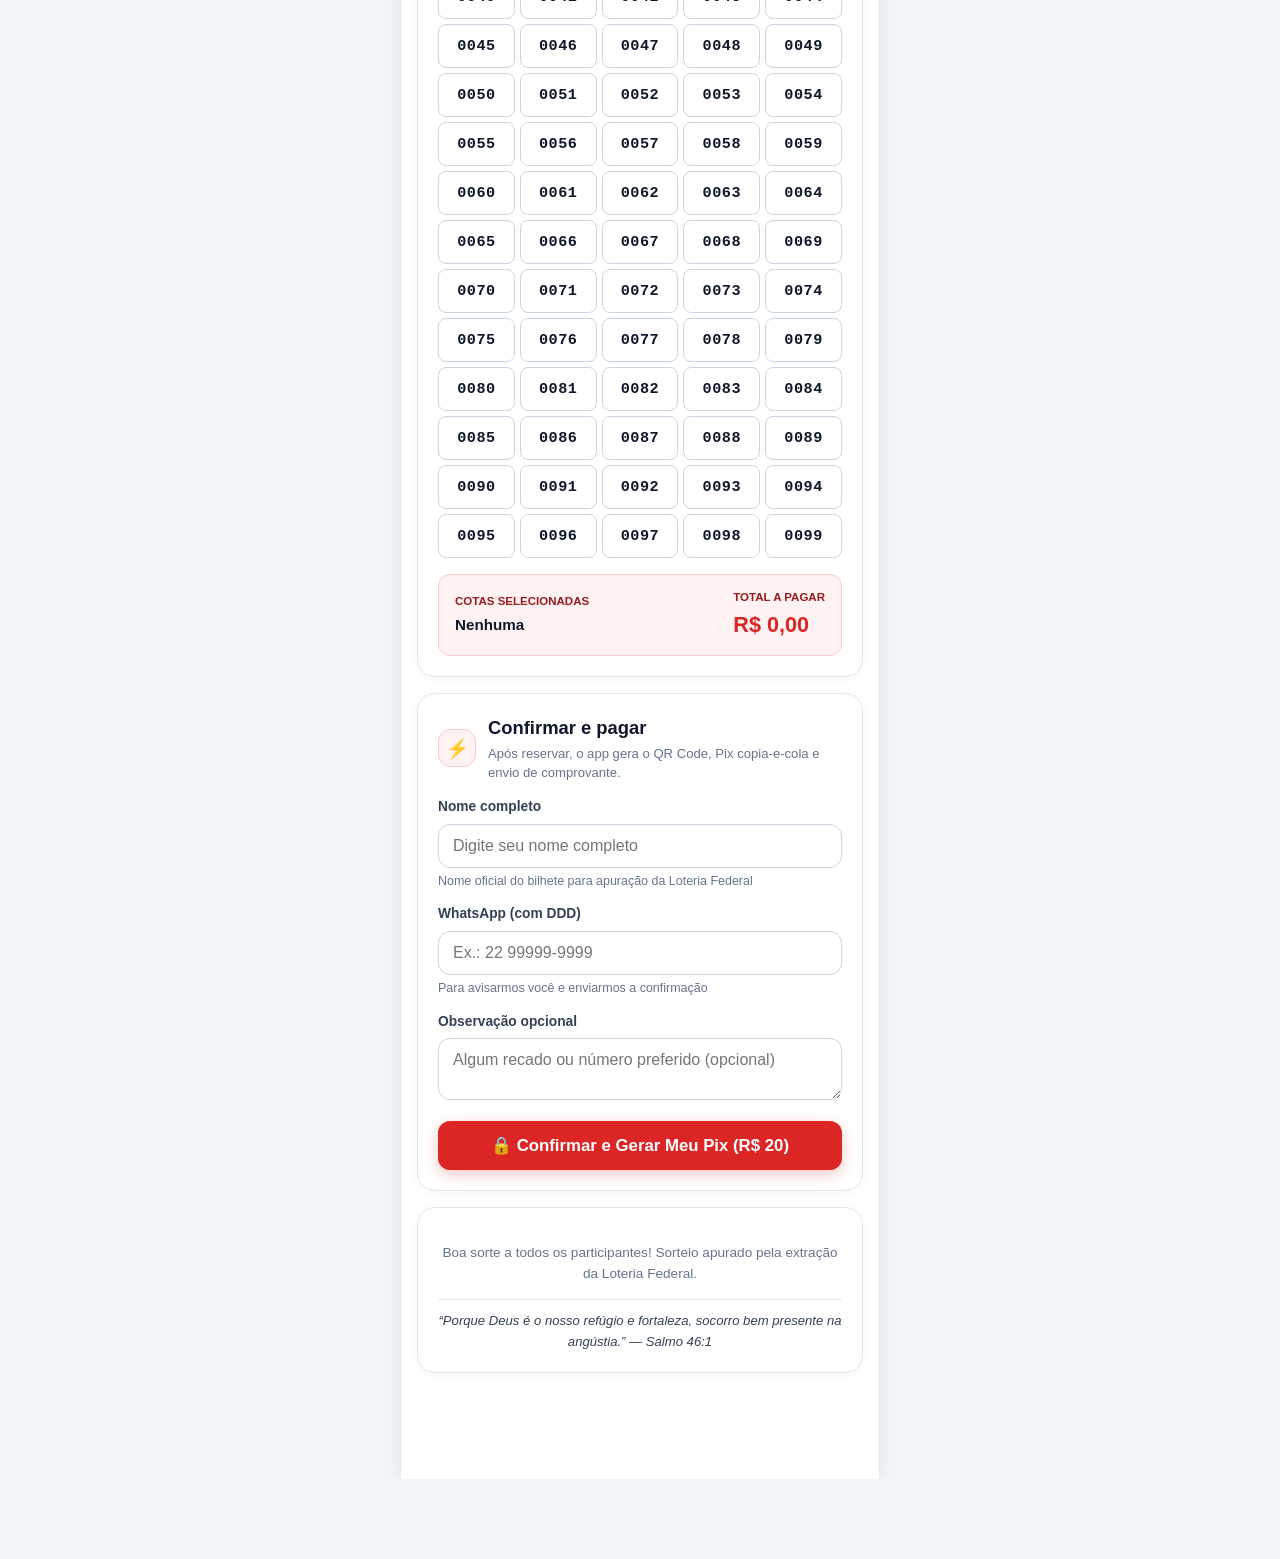
==== commit f51e4bd2: "feat(commercial): premium sound toggle, motorcycle rev audio, and prize card polish" ====
--- a/index.html
+++ b/index.html
@@ -21,7 +21,9 @@
         <span class="mini-pill">🏍️ HONDA XRE 190 • 2018</span>
         <span class="mini-pill" style="background: #dc2626; color: #ffffff; font-weight: 800;">🎁 + CAPACETE INCLUSO</span>
         <span class="mini-pill mini-pill-light">🏁 100 PAINÉIS • 0000–9999</span>
-      </div>
+        <button type="button" id="toggleSoundBtn" class="mini-pill sound-toggle-btn" aria-label="Ligar ou desligar som da moto" style="cursor: pointer; border: 1px solid #cbd5e1; background: #ffffff;">🔊 Som</button>
+      </div>
+      <audio id="engineAudio" preload="none" src="assets/motorcycle-rev.mp3"></audio>
 
       <div class="hero-content">
         <div>
@@ -331,5 +333,37 @@
   </script>
   <script src="assets/config.js"></script>
   <script src="assets/app.js?v=clean9_mobile"></script>
+  <script>
+    (function initSound() {
+      const audio = document.getElementById('engineAudio');
+      const btn = document.getElementById('toggleSoundBtn');
+      if (!audio || !btn) return;
+      let soundEnabled = true;
+      let hasPlayed = false;
+
+      function playRev() {
+        if (!soundEnabled || hasPlayed) return;
+        audio.play().then(() => {
+          hasPlayed = true;
+        }).catch(() => {});
+      }
+
+      // Play once on first user click anywhere in the app
+      document.addEventListener('click', playRev, { once: true });
+
+      btn.addEventListener('click', (e) => {
+        e.stopPropagation();
+        soundEnabled = !soundEnabled;
+        if (soundEnabled) {
+          btn.textContent = '🔊 Som';
+          audio.play().catch(() => {});
+        } else {
+          btn.textContent = '🔇 Mudo';
+          audio.pause();
+          audio.currentTime = 0;
+        }
+      });
+    })();
+  </script>
 </body>
 </html>
--- a/assets/style.css
+++ b/assets/style.css
@@ -1489,3 +1489,34 @@
     padding: 0 1px !important;
   }
 }
+
+
+/* ========================================================
+   ACABAMENTO FINO COMERCIAL & ÁUDIO (ALMIR #738)
+   ======================================================== */
+.sound-toggle-btn {
+  transition: all 0.15s ease;
+  font-weight: 700;
+  font-size: 0.75rem;
+  user-select: none;
+}
+.sound-toggle-btn:hover {
+  background: #f1f5f9 !important;
+  border-color: #0f172a !important;
+}
+.sound-toggle-btn:active {
+  transform: scale(0.96);
+}
+.prize-showcase-card {
+  background: #ffffff;
+  border-radius: 16px;
+}
+.prize-item {
+  transition: transform 0.15s ease, box-shadow 0.15s ease;
+}
+@media (hover: hover) and (pointer: fine) {
+  .prize-item:hover {
+    transform: translateY(-2px);
+    box-shadow: 0 6px 14px rgba(0, 0, 0, 0.06);
+  }
+}
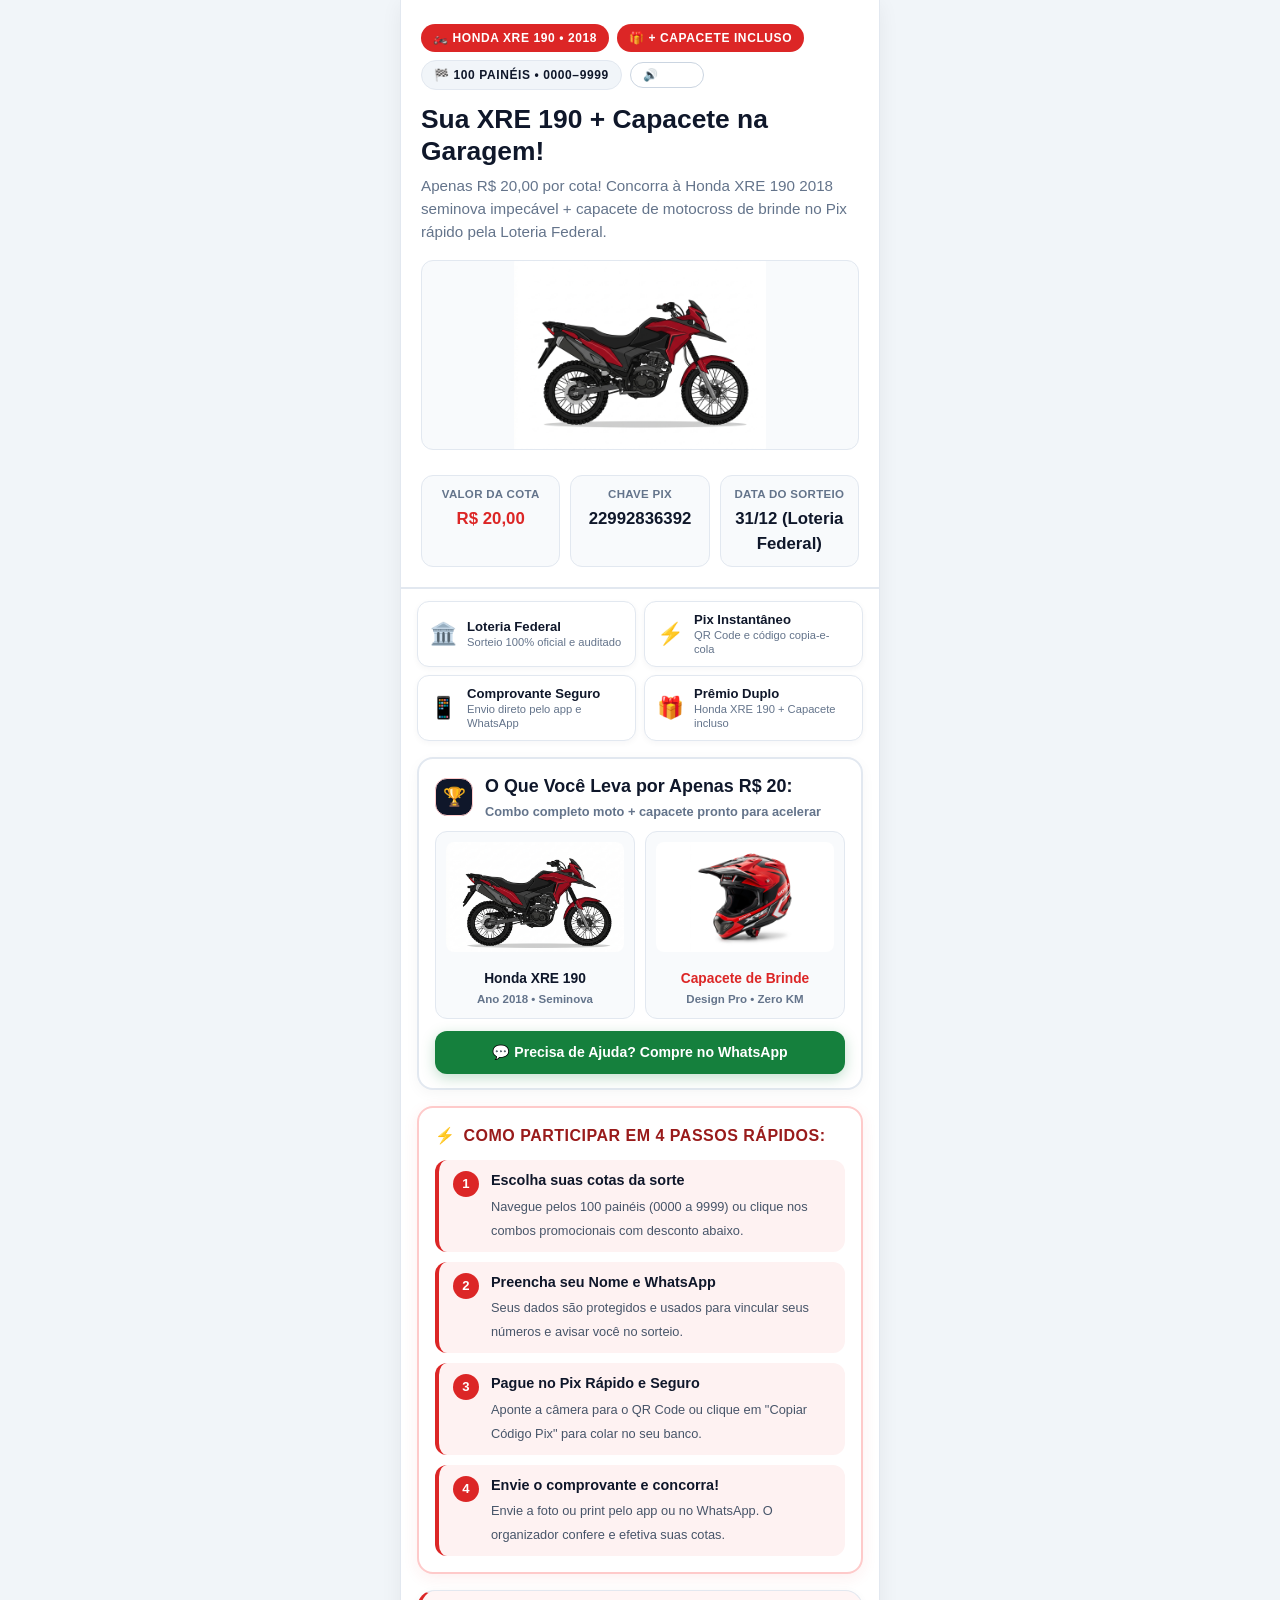
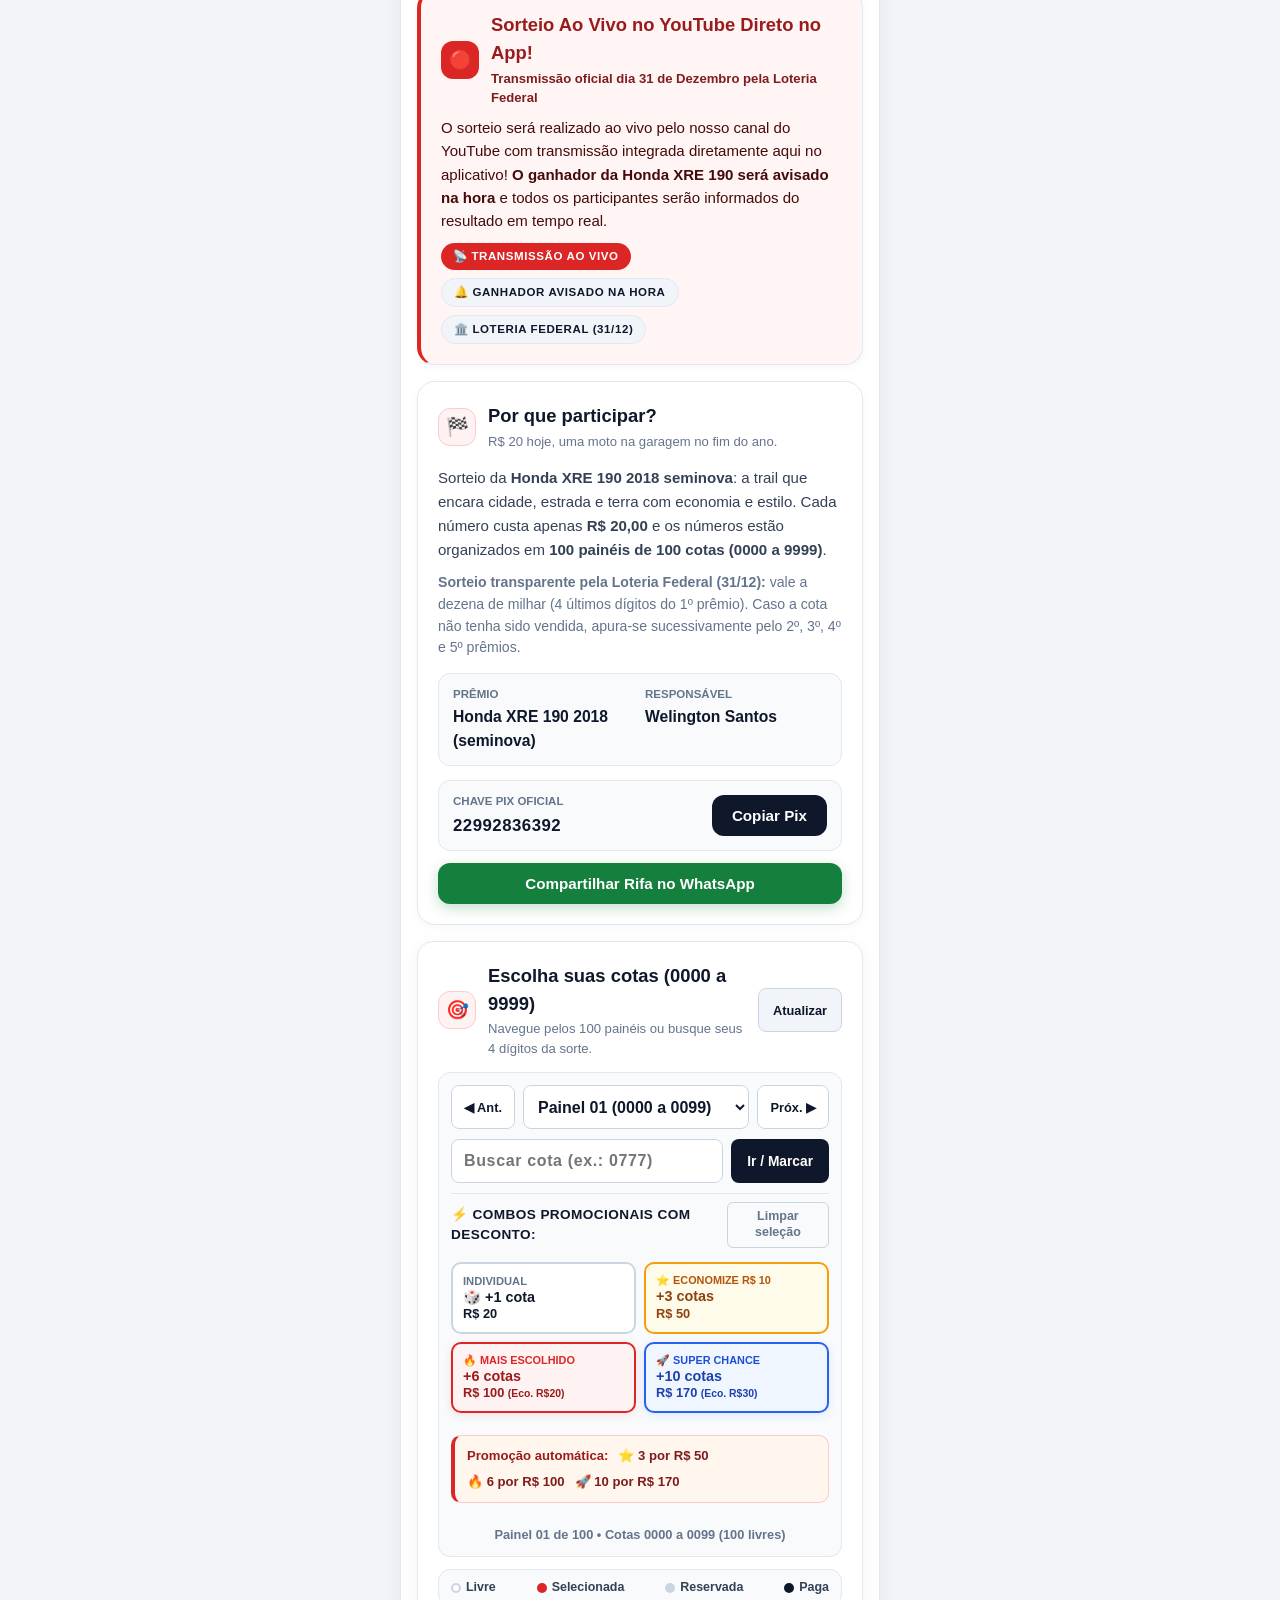
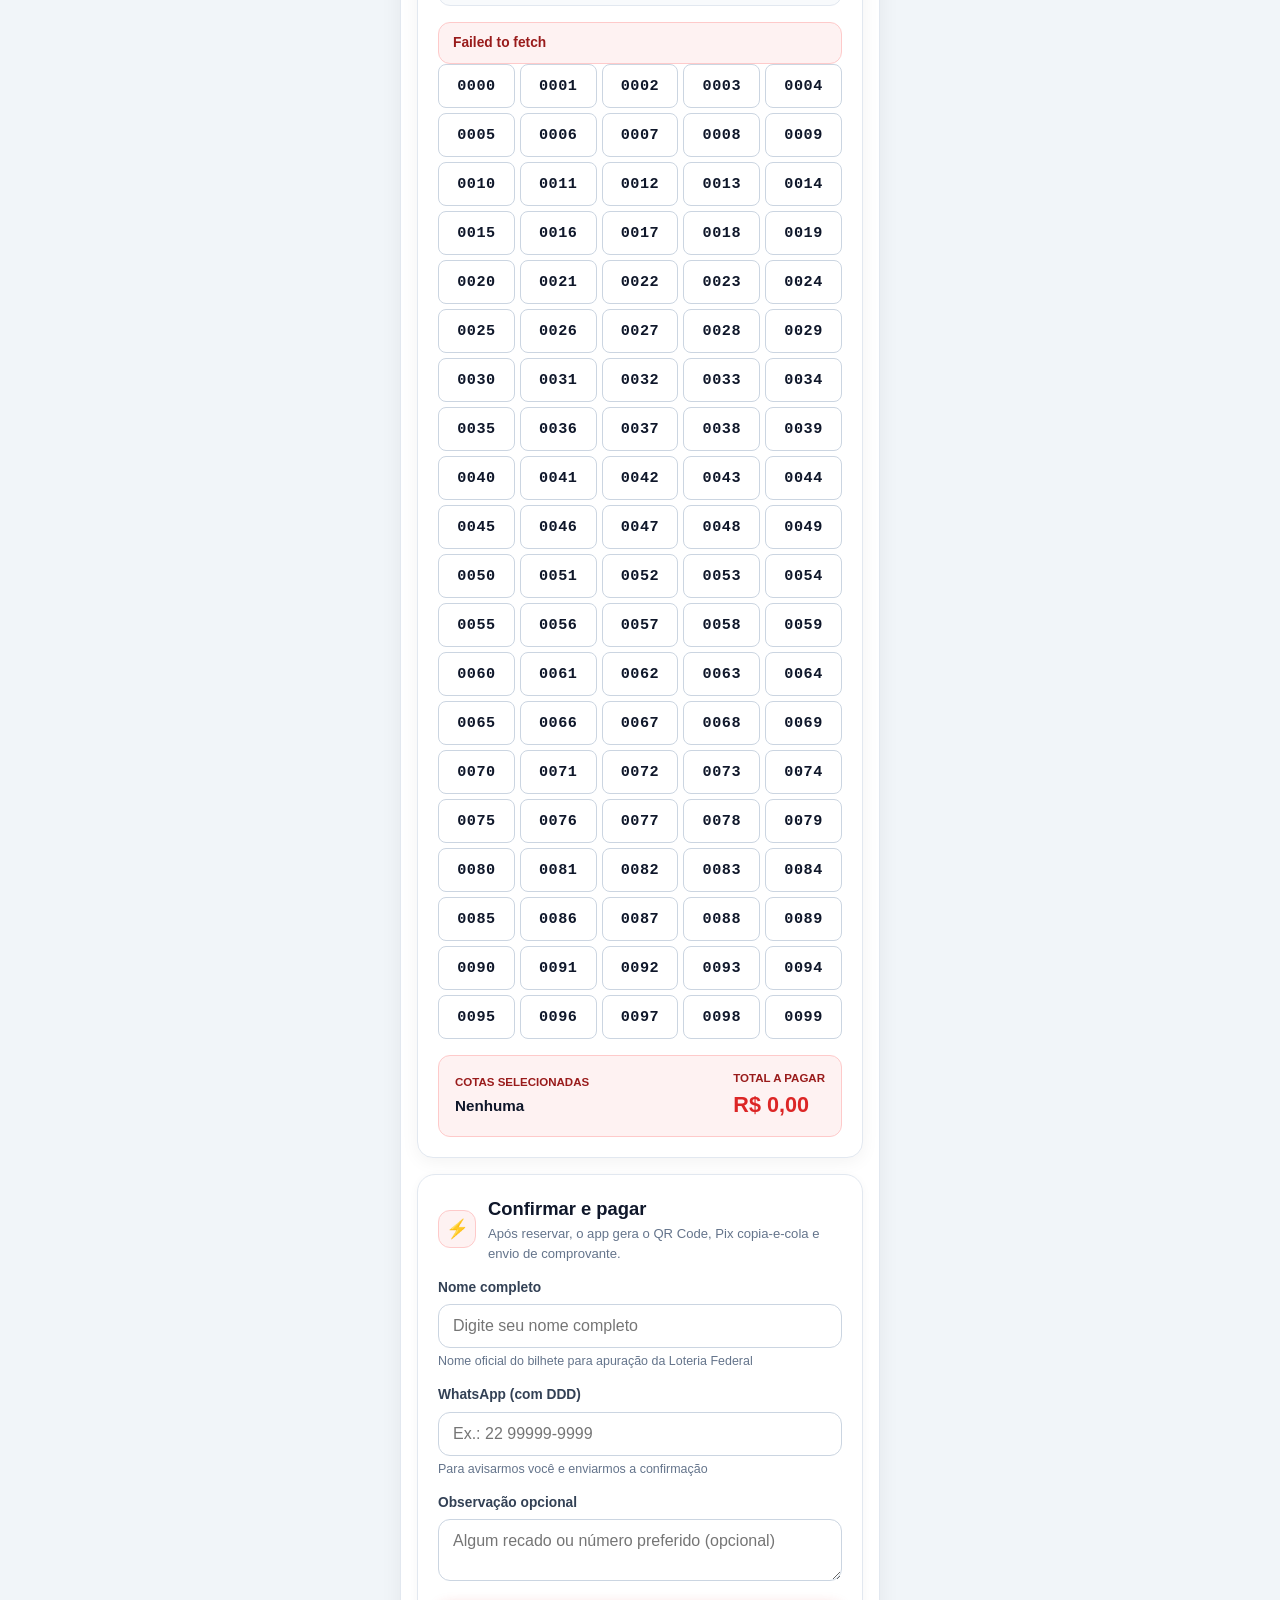
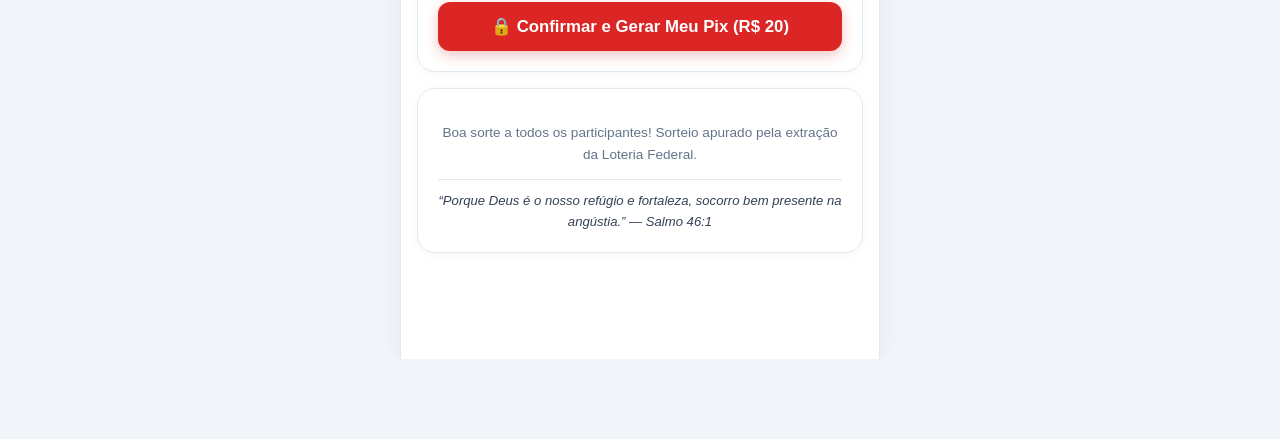
==== commit 8749a749: "feat(cartelas): novo design mobile + backend PIX/comprovante seguro (Delib #73, #167/#168) - UI: gra" ====
--- a/index.html
+++ b/index.html
@@ -1,369 +1,1516 @@
-<!DOCTYPE html>
-<html lang="pt-BR">
-<head>
-  <meta charset="UTF-8" />
-  <meta name="viewport" content="width=device-width, initial-scale=1.0, viewport-fit=cover" />
-  <meta name="apple-mobile-web-app-capable" content="yes" />
-  <meta name="apple-mobile-web-app-status-bar-style" content="default" />
-  <meta name="format-detection" content="telephone=no" />
-  <meta name="HandheldFriendly" content="true" />
-  <meta name="MobileOptimized" content="width" />
-  <title>Rifa Honda XRE 190 2018 | Ação Entre Amigos</title>
-  <meta name="description" content="Concorra a uma Honda XRE 190 2018 seminova pela Loteria Federal (31/12). Cotas de R$ 20,00 (0000 a 9999) com Pix rápido. Escolha seu número e garanta o seu." />
-  <meta name="theme-color" content="#ffffff" />
-  <link rel="preconnect" href="https://api.qrserver.com" />
-  <link rel="stylesheet" href="assets/style.css?v=mobile10" />
-</head>
-<body class="public-body">
-  <div class="mobile-app-shell">
-    <header class="hero-card">
-      <div class="hero-topline">
-        <span class="mini-pill">🏍️ HONDA XRE 190 • 2018</span>
-        <span class="mini-pill" style="background: #dc2626; color: #ffffff; font-weight: 800;">🎁 + CAPACETE INCLUSO</span>
-        <span class="mini-pill mini-pill-light">🏁 100 PAINÉIS • 0000–9999</span>
-        <button type="button" id="toggleSoundBtn" class="mini-pill sound-toggle-btn" aria-label="Ligar ou desligar som da moto" style="cursor: pointer; border: 1px solid #cbd5e1; background: #ffffff;">🔊 Som</button>
-      </div>
-      <audio id="engineAudio" preload="none" src="assets/motorcycle-rev.mp3"></audio>
-
-      <div class="hero-content">
-        <div>
-          <h1>Sua XRE 190 + Capacete na Garagem!</h1>
-          <p>
-            Apenas R$ 20,00 por cota! Concorra à Honda XRE 190 2018 seminova impecável + capacete de motocross de brinde no Pix rápido pela Loteria Federal.
-          </p>
-        </div>
-        <img src="assets/xre190-hero.jpg" alt="Honda XRE 190 2018 seminova, prêmio da rifa" class="hero-illustration" />
-      </div>
-
-      <div class="hero-stats">
-        <div>
-          <span>Valor da Cota</span>
-          <strong id="valorNumeroHero">R$ 20,00</strong>
-        </div>
-        <div>
-          <span>Chave Pix</span>
-          <strong id="pixHero">22992836392</strong>
-        </div>
-        <div>
-          <span>Data do Sorteio</span>
-          <strong id="dataSorteioHero">31/12 (Loteria Federal)</strong>
-        </div>
-      </div>
-    </header>
-
-    <main>
-      <!-- Vitrine Oficial dos Prêmios: Moto + Capacete (Almir #691) -->
-      <section class="soft-card prize-showcase-card" style="border: 2px solid #e2e8f0; padding: 14px 16px; margin-bottom: 14px; box-shadow: 0 4px 14px rgba(0,0,0,0.04);">
-        <div class="card-title-row" style="margin-bottom: 10px;">
-          <div class="icon-bubble" style="background: #0f172a; color: #ffffff;">🏆</div>
-          <div>
-            <h2 style="font-size: 1.12rem; margin: 0 0 2px; color: #0f172a;">O Que Você Leva por Apenas R$ 20:</h2>
-            <p style="margin: 0; color: #64748b; font-size: 0.8rem; font-weight: 600;">Combo completo moto + capacete pronto para acelerar</p>
-          </div>
-        </div>
-
-        <div class="dual-prize-grid" style="display: grid; grid-template-columns: 1fr 1fr; gap: 10px; margin-bottom: 12px;">
-          <div class="prize-item" style="background: #f8fafc; border: 1px solid #e2e8f0; border-radius: 12px; padding: 10px; text-align: center;">
-            <img src="assets/xre190-hero.jpg" alt="Honda XRE 190 2018 seminova" style="width: 100%; height: 110px; object-fit: cover; border-radius: 8px; margin-bottom: 6px;" />
-            <strong style="display: block; font-size: 0.86rem; color: #0f172a;">Honda XRE 190</strong>
-            <span style="display: block; font-size: 0.72rem; color: #64748b; font-weight: 600;">Ano 2018 • Seminova</span>
-          </div>
-
-          <div class="prize-item" style="background: #f8fafc; border: 1px solid #e2e8f0; border-radius: 12px; padding: 10px; text-align: center;">
-            <img src="assets/capacete-premio.jpg" alt="Capacete de Motocross/Enduro" style="width: 100%; height: 110px; object-fit: contain; background: #ffffff; border-radius: 8px; margin-bottom: 6px;" />
-            <strong style="display: block; font-size: 0.86rem; color: #dc2626;">Capacete de Brinde</strong>
-            <span style="display: block; font-size: 0.72rem; color: #64748b; font-weight: 600;">Design Pro • Zero KM</span>
-          </div>
-        </div>
-
-        <a href="https://wa.me/5522992839362?text=Ol%C3%A1%2C%20quero%20ajuda%20para%20comprar%20minhas%20cotas%20da%20Honda%20XRE%20190%20com%20capacete!" target="_blank" rel="noopener" class="button button-whatsapp button-full" style="font-size: 0.88rem; padding: 11px 14px; text-decoration: none;">
-          💬 Precisa de Ajuda? Compre no WhatsApp
-        </a>
-      </section>
-      <!-- Anúncio Oficial: Sorteio Ao Vivo no YouTube (Almir #389) -->
-      <!-- Passo a passo fácil para pessoas simples (Almir #601) -->
-      <section class="soft-card steps-card" style="background: #ffffff; border: 2px solid #fecaca; border-radius: 16px; padding: 14px 16px; margin-bottom: 16px; box-shadow: 0 4px 12px rgba(220, 38, 38, 0.06);">
-        <h3 style="margin: 0 0 10px; font-size: 0.95rem; font-weight: 800; color: #991b1b; text-transform: uppercase; letter-spacing: 0.5px; display: flex; align-items: center; gap: 6px;">
-          <span>⚡</span> Como Participar (Super Fácil):
-        </h3>
-        <div style="display: grid; grid-template-columns: 1fr; gap: 8px;">
-          <div style="display: flex; align-items: center; gap: 10px; background: #fef2f2; padding: 8px 12px; border-radius: 10px; border-left: 3px solid #dc2626;">
-            <span style="background: #dc2626; color: #fff; width: 22px; height: 22px; border-radius: 50%; display: flex; align-items: center; justify-content: center; font-weight: 800; font-size: 0.75rem; flex-shrink: 0;">1</span>
-            <span style="font-size: 0.86rem; font-weight: 700; color: #1e293b;">Escolha suas cotas da sorte (R$ 20 cada)</span>
-          </div>
-          <div style="display: flex; align-items: center; gap: 10px; background: #fef2f2; padding: 8px 12px; border-radius: 10px; border-left: 3px solid #dc2626;">
-            <span style="background: #dc2626; color: #fff; width: 22px; height: 22px; border-radius: 50%; display: flex; align-items: center; justify-content: center; font-weight: 800; font-size: 0.75rem; flex-shrink: 0;">2</span>
-            <span style="font-size: 0.86rem; font-weight: 700; color: #1e293b;">Faça o Pix rápido pelo QR Code ou Chave</span>
-          </div>
-          <div style="display: flex; align-items: center; gap: 10px; background: #fef2f2; padding: 8px 12px; border-radius: 10px; border-left: 3px solid #dc2626;">
-            <span style="background: #dc2626; color: #fff; width: 22px; height: 22px; border-radius: 50%; display: flex; align-items: center; justify-content: center; font-weight: 800; font-size: 0.75rem; flex-shrink: 0;">3</span>
-            <span style="font-size: 0.86rem; font-weight: 700; color: #1e293b;">Envie o comprovante no WhatsApp e concorra!</span>
-          </div>
-        </div>
-      </section>
-
-      <section class="soft-card live-announcement-card" style="border-left: 4px solid #dc2626; background: #fff5f5; margin-bottom: 16px;">
-        <div class="card-title-row" style="margin-bottom: 8px;">
-          <div class="icon-bubble" style="background: #dc2626; color: #ffffff; border: none;">🔴</div>
-          <div>
-            <h2 style="color: #991b1b; font-size: 1.15rem; margin: 0 0 2px;">Sorteio Ao Vivo no YouTube Direto no App!</h2>
-            <p style="color: #7f1d1d; font-weight: 600; margin: 0;">Transmissão oficial dia 31 de Dezembro pela Loteria Federal</p>
-          </div>
-        </div>
-        <p class="main-text" style="color: #450a0a; margin-bottom: 10px; line-height: 1.55;">
-          O sorteio será realizado ao vivo pelo nosso canal do YouTube com transmissão integrada diretamente aqui no aplicativo! <strong>O ganhador da Honda XRE 190 será avisado na hora</strong> e todos os participantes serão informados do resultado em tempo real.
-        </p>
-        <div style="display: flex; gap: 8px; flex-wrap: wrap;">
-          <span class="mini-pill" style="background: #dc2626; font-size: 0.72rem;">📡 TRANSMISSÃO AO VIVO</span>
-          <span class="mini-pill mini-pill-light" style="font-size: 0.72rem;">🔔 GANHADOR AVISADO NA HORA</span>
-          <span class="mini-pill mini-pill-light" style="font-size: 0.72rem;">🏛️ LOTERIA FEDERAL (31/12)</span>
-        </div>
-      </section>
-
-      <section class="soft-card cause-card">
-        <div class="card-title-row">
-          <div class="icon-bubble">🏁</div>
-          <div>
-            <h2>Por que participar?</h2>
-            <p>R$ 20 hoje, uma moto na garagem no fim do ano.</p>
-          </div>
-        </div>
-
-        <p class="main-text">
-          Sorteio da <strong>Honda XRE 190 2018 seminova</strong>: a trail que encara cidade, estrada e terra com economia e estilo. Cada número custa apenas <strong>R$ 20,00</strong> e os números estão organizados em <strong>100 painéis de 100 cotas (0000 a 9999)</strong>.
-        </p>
-        <p class="support-text">
-          <strong>Sorteio transparente pela Loteria Federal (31/12):</strong> vale a dezena de milhar (4 últimos dígitos do 1º prêmio). Caso a cota não tenha sido vendida, apura-se sucessivamente pelo 2º, 3º, 4º e 5º prêmios.
-        </p>
-
-        <div class="mini-info-grid">
-          <div><span>Prêmio</span><strong id="premioInfo">Honda XRE 190 2018 + Capacete de Brinde</strong></div>
-          <div><span>Responsável</span><strong id="responsavelInfo">Welington Santos</strong></div>
-        </div>
-
-        <div class="pix-box">
-          <div>
-            <span>Chave Pix Oficial</span>
-            <strong id="pixKeyText">22992836392</strong>
-          </div>
-          <button class="button button-blue" type="button" id="copyPixBtn">Copiar Pix</button>
-        </div>
-
-        <button class="button button-whatsapp button-full" type="button" id="shareBtn" style="margin-top: 12px;">Compartilhar Rifa no WhatsApp</button>
-      </section>
-
-      <section class="soft-card numbers-card">
-        <div class="card-title-row title-with-action">
-          <div class="title-left">
-            <div class="icon-bubble">🎯</div>
-            <div>
-              <h2>Escolha suas cotas (0000 a 9999)</h2>
-              <p>Navegue pelos 100 painéis ou busque seus 4 dígitos da sorte.</p>
-            </div>
-          </div>
-          <button class="small-button" type="button" id="refreshBtn">Atualizar</button>
-        </div>
-
-        <div class="panel-controls" aria-label="Navegação de painéis e busca de cota">
-          <div class="panel-nav-row">
-            <button class="small-button panel-step-btn" type="button" id="prevPanelBtn" aria-label="Painel anterior">◀ Ant.</button>
-            <select id="panelSelect" class="panel-select" aria-label="Selecionar painel de 100 números"></select>
-            <button class="small-button panel-step-btn" type="button" id="nextPanelBtn" aria-label="Próximo painel">Próx. ▶</button>
-          </div>
-          <div class="panel-search-row">
-            <input type="text" id="searchNumberInput" class="search-number-input" inputmode="numeric" maxlength="4" placeholder="Buscar cota (ex.: 0777)" aria-label="Buscar número de 4 dígitos" />
-            <button class="button button-blue search-number-btn" type="button" id="searchNumberBtn">Ir / Marcar</button>
-          </div>
-          <div class="quick-pick-bar" aria-label="Escolha rápida de cotas aleatórias">
-            <span class="quick-pick-label">Surpresinha:</span>
-            <div class="quick-pick-actions">
-              <button class="quick-pick-btn" type="button" data-quick-pick="1">🎲 +1 cota</button>
-              <button class="quick-pick-btn" type="button" data-quick-pick="3" style="background: #fef3c7; border-color: #f59e0b; color: #b45309; font-weight: 800;">⭐ +3 cotas (R$ 50)</button>
-              <button class="quick-pick-btn" type="button" data-quick-pick="6" style="background: #fef2f2; border-color: #fca5a5; color: #dc2626; font-weight: 900;">🔥 +6 cotas (R$ 100)</button>
-              <button class="quick-pick-btn" type="button" data-quick-pick="10" style="background: #eff6ff; border-color: #93c5fd; color: #1d4ed8; font-weight: 800;">🚀 +10 cotas (R$ 170)</button>
-              <button class="quick-pick-btn clear-btn" type="button" id="clearSelectionBtn">Limpar</button>
-            </div>
-          </div>
-          <aside class="promo-strip" aria-label="Promoções automáticas">
-            <strong>Promoção automática:</strong><span>⭐ 3 por R$ 50</span><span>🔥 6 por R$ 100</span><span>🚀 10 por R$ 170</span>
-          </aside>
-          <div class="panel-meta-row" id="panelMetaText">Painel 01 de 100 • Números 0000 a 0099</div>
-        </div>
-
-        <div class="legend-mobile">
-          <span><i class="status-dot free"></i>Livre</span>
-          <span><i class="status-dot selected"></i>Selecionada</span>
-          <span><i class="status-dot reserved"></i>Reservada</span>
-          <span><i class="status-dot paid"></i>Paga</span>
-        </div>
-
-        <div id="statusMessage" class="message-box" hidden></div>
-        <div id="numbersGrid" class="numbers-grid" aria-live="polite"></div>
-
-        <div class="total-card">
-          <div>
-            <span>Cotas Selecionadas</span>
-            <strong id="selectedNumbersText">Nenhuma</strong>
-          </div>
-          <div>
-            <span>Total a Pagar</span>
-            <strong id="selectedTotalText">R$ 0,00</strong>
-          </div>
-        </div>
-      </section>
-
-      <section class="soft-card form-card">
-        <div class="card-title-row">
-          <div class="icon-bubble">⚡</div>
-          <div>
-            <h2>Confirmar e pagar</h2>
-            <p>Após reservar, o app gera o QR Code, Pix copia-e-cola e envio de comprovante.</p>
-          </div>
-        </div>
-
-        <form id="reserveForm" autocomplete="on" class="mobile-form">
-          <label>
-            Nome completo
-            <input type="text" id="nome" name="nome" placeholder="Digite seu nome completo" required />
-            <small style="display:block; color: #64748b; font-size: 0.78rem; font-weight: 500; margin-top: 4px;">Nome oficial do bilhete para apuração da Loteria Federal</small>
-          </label>
-          <label>
-            WhatsApp (com DDD)
-            <input type="tel" id="whatsapp" name="whatsapp" placeholder="Ex.: 22 99999-9999" required />
-            <small style="display:block; color: #64748b; font-size: 0.78rem; font-weight: 500; margin-top: 4px;">Para avisarmos você e enviarmos a confirmação</small>
-          </label>
-          <label>
-            Observação opcional
-            <textarea id="observacao" name="observacao" rows="2" placeholder="Algum recado ou número preferido (opcional)"></textarea>
-          </label>
-          <button class="button button-main button-full" type="submit" id="reserveBtn" style="font-size: 1.05rem; padding: 14px 20px;">🔒 Confirmar e Gerar Meu Pix (R$ 20)</button>
-        </form>
-      </section>
-    </main>
-
-    <footer class="soft-card footer-card">
-      <p>
-        Boa sorte a todos os participantes! Sorteio apurado pela extração da Loteria Federal.
-      </p>
-      <blockquote>“Porque Deus é o nosso refúgio e fortaleza, socorro bem presente na angústia.” — Salmo 46:1</blockquote>
-    </footer>
-  </div>
-
-  <div class="bottom-summary" id="bottomSummary" hidden>
-    <div>
-      <span>Cotas Selecionadas</span>
-      <strong id="bottomSelectedText">Nenhuma</strong>
-    </div>
-    <button class="button button-main" type="button" id="goToFormBtn">Continuar</button>
-  </div>
-
-  <div class="modal" id="successModal" aria-hidden="true">
-    <div class="modal-backdrop" data-close-modal></div>
-    <div class="modal-card" role="dialog" aria-modal="true" aria-labelledby="modalTitle">
-      <button class="modal-close" type="button" data-close-modal aria-label="Fechar">×</button>
-
-      <div class="modal-heart">🏍️</div>
-      <h2 id="modalTitle">Reserva Confirmada!</h2>
-      <p class="modal-subtitle">Efetue o Pix abaixo e envie o comprovante para garantir suas cotas.</p>
-
-      <div class="payment-summary">
-        <div><span>Cotas</span><strong id="modalNumbers">—</strong></div>
-        <div><span>Valor Total</span><strong id="modalTotal">—</strong></div>
-        <div><span>Chave Pix</span><strong id="modalPixKey">—</strong></div>
-      </div>
-
-      <div class="qr-area">
-        <img id="pixQrCode" alt="QR Code Pix" />
-        <p>Aponte a câmera do seu banco ou utilize o copia-e-cola abaixo.</p>
-      </div>
-
-      <label class="copy-paste-label">
-        Pix copia e cola
-        <textarea id="pixCopyPaste" rows="4" readonly></textarea>
-      </label>
-
-      <div class="modal-actions-grid">
-        <button class="button button-amber" type="button" id="btnDownloadReceipt" style="grid-column: 1 / -1; background: #f59e0b; color: #000; font-weight: 900; font-size: 1rem; border-radius: 12px; padding: 13px; display: flex; align-items: center; justify-content: center; gap: 8px; border: none; cursor: pointer; box-shadow: 0 4px 12px rgba(245, 158, 11, 0.3);">📥 Baixar Comprovante Oficial (PDF / Imagem)</button>
-        <button class="button button-blue" type="button" id="copyPixAgainBtn">Copiar chave</button>
-        <button class="button button-blue" type="button" id="copyPixPayloadBtn">Copiar código</button>
-        <a class="button button-whatsapp" id="openWhatsAppBtn" target="_blank" rel="noopener">Enviar no WhatsApp</a>
-      </div>
-
-      <div class="proof-upload-card">
-        <div class="card-title-row compact-title">
-          <div class="icon-bubble small">📎</div>
-          <div>
-            <h3>Enviar comprovante pelo app</h3>
-            <p>Envie foto ou print do Pix. A responsável confere no painel na hora.</p>
-          </div>
-        </div>
-
-        <label class="file-label">
-          <input type="file" id="proofFile" accept="image/*,.pdf" />
-          <span id="proofFileName">Escolher comprovante ou print</span>
-        </label>
-
-        <button class="button button-main button-full" type="button" id="sendProofBtn">Enviar comprovante</button>
-        <p class="tiny-warning">Por segurança, a confirmação final é conferida no banco pela responsável.</p>
-        <div id="proofMessage" class="message-box" hidden></div>
-      </div>
-    </div>
-  </div>
-
-  <!-- Fallback de Configuração Pública Sanitizada -->
-  <script>
-    window.RIFA_CONFIG = window.RIFA_CONFIG || {
-      NOME_RIFA: "Ação Entre Amigos — Rifa Honda XRE 190 2018",
-      TITULO_CURTO: "Rifa Honda XRE 190",
-      SUBTITULO: "Ação Entre Amigos",
-      RESPONSAVEL_NOME: "Welington Santos",
-      WHATSAPP_RESPONSAVEL: "5522992839362",
-      DATA_SORTEIO: "31/12 (Loteria Federal)",
-      PREMIO_RIFA: "Honda XRE 190 2018 (seminova)",
-      PIX_KEY: "22992836392",
-      PIX_RECEBEDOR: "WELINGTON SANTOS",
-      PIX_CIDADE: "CARMO",
-      VALOR_NUMERO: 20,
-      QUANTIDADE_NUMEROS: 10000,
-      NUMERO_INICIAL: 0,
-      TAMANHO_PAINEL: 100,
-      AUTO_CONFIRMAR_COM_COMPROVANTE: false,
-      API_URL: "https://script.google.com/macros/s/AKfycbxPV_Y1h0k_ZbJl5XsF2fx3v8vx-r-s9mOk5SiaCAtKu3D9Ix5F-smWYPvVfv2g0OoN/exec"
-    };
-  </script>
-  <script src="assets/config.js"></script>
-  <script src="assets/app.js?v=clean9_mobile"></script>
-  <script>
-    (function initSound() {
-      const audio = document.getElementById('engineAudio');
-      const btn = document.getElementById('toggleSoundBtn');
-      if (!audio || !btn) return;
-      let soundEnabled = true;
-      let hasPlayed = false;
-
-      function playRev() {
-        if (!soundEnabled || hasPlayed) return;
-        audio.play().then(() => {
-          hasPlayed = true;
-        }).catch(() => {});
-      }
-
-      // Play once on first user click anywhere in the app
-      document.addEventListener('click', playRev, { once: true });
-
-      btn.addEventListener('click', (e) => {
-        e.stopPropagation();
-        soundEnabled = !soundEnabled;
-        if (soundEnabled) {
-          btn.textContent = '🔊 Som';
-          audio.play().catch(() => {});
-        } else {
-          btn.textContent = '🔇 Mudo';
-          audio.pause();
-          audio.currentTime = 0;
-        }
-      });
-    })();
-  </script>
-</body>
-</html>
+<!DOCTYPE html>+
++
+<html lang="pt-BR">+
++
+<head>+
++
+  <meta charset="UTF-8" />+
++
+  <meta name="viewport" content="width=device-width, initial-scale=1.0, viewport-fit=cover" />+
++
+  <meta name="apple-mobile-web-app-capable" content="yes" />+
++
+  <meta name="apple-mobile-web-app-status-bar-style" content="default" />+
++
+  <meta name="format-detection" content="telephone=no" />+
++
+  <meta name="HandheldFriendly" content="true" />+
++
+  <meta name="MobileOptimized" content="width" />+
++
+  <title>Rifa Honda XRE 190 2018 | Ação Entre Amigos</title>+
++
+  <meta name="description" content="Concorra a uma Honda XRE 190 2018 seminova pela Loteria Federal (31/12). Cotas de R$ 20,00 (0000 a 9999) com Pix rápido. Escolha seu número e garanta o seu." />+
++
+  <meta name="theme-color" content="#ffffff" />+
++
+  <link rel="preconnect" href="https://api.qrserver.com" />+
++
+  <link rel="stylesheet" href="assets/style.css?v=mobile10" />+
++
+</head>+
++
+<body class="public-body">+
++
+  <div class="mobile-app-shell">+
++
+    <header class="hero-card">+
++
+      <div class="hero-topline">+
++
+        <span class="mini-pill">🏍️ HONDA XRE 190 • 2018</span>+
++
+        <span class="mini-pill" style="background: #dc2626; color: #ffffff; font-weight: 800;">🎁 + CAPACETE INCLUSO</span>+
++
+        <span class="mini-pill mini-pill-light">🏁 100 PAINÉIS • 0000–9999</span>+
++
+        <button type="button" id="toggleSoundBtn" class="mini-pill sound-toggle-btn" aria-label="Ligar ou desligar som da moto" style="cursor: pointer; border: 1px solid #cbd5e1; background: #ffffff;">🔊 Som</button>+
++
+      </div>+
++
+      <audio id="engineAudio" preload="none" src="assets/motorcycle-rev.mp3"></audio>+
++
++
++
+      <div class="hero-content">+
++
+        <div>+
++
+          <h1>Sua XRE 190 + Capacete na Garagem!</h1>+
++
+          <p>+
++
+            Apenas R$ 20,00 por cota! Concorra à Honda XRE 190 2018 seminova impecável + capacete de motocross de brinde no Pix rápido pela Loteria Federal.+
++
+          </p>+
++
+        </div>+
++
+        <img src="assets/xre190-hero.jpg" alt="Honda XRE 190 2018 seminova, prêmio da rifa" class="hero-illustration" />+
++
+      </div>+
++
++
++
+      <div class="hero-stats">+
++
+        <div>+
++
+          <span>Valor da Cota</span>+
++
+          <strong id="valorNumeroHero">R$ 20,00</strong>+
++
+        </div>+
++
+        <div>+
++
+          <span>Chave Pix</span>+
++
+          <strong id="pixHero">22992836392</strong>+
++
+        </div>+
++
+        <div>+
++
+          <span>Data do Sorteio</span>+
++
+          <strong id="dataSorteioHero">31/12 (Loteria Federal)</strong>+
++
+        </div>+
++
+      </div>+
++
+    </header>+
++
++
++
+    <!-- Barra de Confiança e Transparência Oficial (Marketing & Garantia) -->
+    <section class="trust-strip" aria-label="Garantias e Transparência">
+      <div class="trust-item">
+        <span class="trust-icon" aria-hidden="true">🏛️</span>
+        <div>
+          <strong class="trust-title">Loteria Federal</strong>
+          <span class="trust-desc">Sorteio 100% oficial e auditado</span>
+        </div>
+      </div>
+      <div class="trust-item">
+        <span class="trust-icon" aria-hidden="true">⚡</span>
+        <div>
+          <strong class="trust-title">Pix Instantâneo</strong>
+          <span class="trust-desc">QR Code e código copia-e-cola</span>
+        </div>
+      </div>
+      <div class="trust-item">
+        <span class="trust-icon" aria-hidden="true">📱</span>
+        <div>
+          <strong class="trust-title">Comprovante Seguro</strong>
+          <span class="trust-desc">Envio direto pelo app e WhatsApp</span>
+        </div>
+      </div>
+      <div class="trust-item">
+        <span class="trust-icon" aria-hidden="true">🎁</span>
+        <div>
+          <strong class="trust-title">Prêmio Duplo</strong>
+          <span class="trust-desc">Honda XRE 190 + Capacete incluso</span>
+        </div>
+      </div>
+    </section>
+
+    <main>+
++
+      <!-- Vitrine Oficial dos Prêmios: Moto + Capacete (Almir #691) -->+
++
+      <section class="soft-card prize-showcase-card" style="border: 2px solid #e2e8f0; padding: 14px 16px; margin-bottom: 14px; box-shadow: 0 4px 14px rgba(0,0,0,0.04);">+
++
+        <div class="card-title-row" style="margin-bottom: 10px;">+
++
+          <div class="icon-bubble" style="background: #0f172a; color: #ffffff;">🏆</div>+
++
+          <div>+
++
+            <h2 style="font-size: 1.12rem; margin: 0 0 2px; color: #0f172a;">O Que Você Leva por Apenas R$ 20:</h2>+
++
+            <p style="margin: 0; color: #64748b; font-size: 0.8rem; font-weight: 600;">Combo completo moto + capacete pronto para acelerar</p>+
++
+          </div>+
++
+        </div>+
++
++
++
+        <div class="dual-prize-grid" style="display: grid; grid-template-columns: 1fr 1fr; gap: 10px; margin-bottom: 12px;">+
++
+          <div class="prize-item" style="background: #f8fafc; border: 1px solid #e2e8f0; border-radius: 12px; padding: 10px; text-align: center;">+
++
+            <img src="assets/xre190-hero.jpg" alt="Honda XRE 190 2018 seminova" style="width: 100%; height: 110px; object-fit: cover; border-radius: 8px; margin-bottom: 6px;" />+
++
+            <strong style="display: block; font-size: 0.86rem; color: #0f172a;">Honda XRE 190</strong>+
++
+            <span style="display: block; font-size: 0.72rem; color: #64748b; font-weight: 600;">Ano 2018 • Seminova</span>+
++
+          </div>+
++
++
++
+          <div class="prize-item" style="background: #f8fafc; border: 1px solid #e2e8f0; border-radius: 12px; padding: 10px; text-align: center;">+
++
+            <img src="assets/capacete-premio.jpg" alt="Capacete de Motocross/Enduro" style="width: 100%; height: 110px; object-fit: contain; background: #ffffff; border-radius: 8px; margin-bottom: 6px;" />+
++
+            <strong style="display: block; font-size: 0.86rem; color: #dc2626;">Capacete de Brinde</strong>+
++
+            <span style="display: block; font-size: 0.72rem; color: #64748b; font-weight: 600;">Design Pro • Zero KM</span>+
++
+          </div>+
++
+        </div>+
++
++
++
+        <a href="https://wa.me/5522992839362?text=Ol%C3%A1%2C%20quero%20ajuda%20para%20comprar%20minhas%20cotas%20da%20Honda%20XRE%20190%20com%20capacete!" target="_blank" rel="noopener" class="button button-whatsapp button-full" style="font-size: 0.88rem; padding: 11px 14px; text-decoration: none;">+
++
+          💬 Precisa de Ajuda? Compre no WhatsApp+
++
+        </a>+
++
+      </section>+
++
+      <!-- Anúncio Oficial: Sorteio Ao Vivo no YouTube (Almir #389) -->+
++
+            <!-- Passo a passo facil para pessoas simples (Almir #601 / Almir #1489) -->+
+      <section class="soft-card steps-card" style="background: #ffffff; border: 2px solid #fecaca; border-radius: 16px; padding: 16px; margin-bottom: 16px; box-shadow: 0 4px 16px rgba(220, 38, 38, 0.07);">+
+        <h3 style="margin: 0 0 12px; font-size: 1rem; font-weight: 800; color: #991b1b; text-transform: uppercase; letter-spacing: 0.5px; display: flex; align-items: center; gap: 8px;">+
+          <span>&#9889;</span> Como Participar em 4 Passos Rápidos:+
+        </h3>+
+        <div style="display: grid; grid-template-columns: 1fr; gap: 10px;">+
+          <div style="display: flex; align-items: flex-start; gap: 12px; background: #fef2f2; padding: 10px 14px; border-radius: 12px; border-left: 4px solid #dc2626;">+
+            <span style="background: #dc2626; color: #fff; width: 26px; height: 26px; border-radius: 50%; display: flex; align-items: center; justify-content: center; font-weight: 800; font-size: 0.82rem; flex-shrink: 0; margin-top: 1px;">1</span>+
+            <div>+
+              <strong style="display: block; font-size: 0.9rem; color: #0f172a; margin-bottom: 2px;">Escolha suas cotas da sorte</strong>+
+              <span style="font-size: 0.8rem; color: #475569; line-height: 1.35;">Navegue pelos 100 painéis (0000 a 9999) ou clique nos combos promocionais com desconto abaixo.</span>+
+            </div>+
+          </div>+
+          <div style="display: flex; align-items: flex-start; gap: 12px; background: #fef2f2; padding: 10px 14px; border-radius: 12px; border-left: 4px solid #dc2626;">+
+            <span style="background: #dc2626; color: #fff; width: 26px; height: 26px; border-radius: 50%; display: flex; align-items: center; justify-content: center; font-weight: 800; font-size: 0.82rem; flex-shrink: 0; margin-top: 1px;">2</span>+
+            <div>+
+              <strong style="display: block; font-size: 0.9rem; color: #0f172a; margin-bottom: 2px;">Preencha seu Nome e WhatsApp</strong>+
+              <span style="font-size: 0.8rem; color: #475569; line-height: 1.35;">Seus dados são protegidos e usados para vincular seus números e avisar você no sorteio.</span>+
+            </div>+
+          </div>+
+          <div style="display: flex; align-items: flex-start; gap: 12px; background: #fef2f2; padding: 10px 14px; border-radius: 12px; border-left: 4px solid #dc2626;">+
+            <span style="background: #dc2626; color: #fff; width: 26px; height: 26px; border-radius: 50%; display: flex; align-items: center; justify-content: center; font-weight: 800; font-size: 0.82rem; flex-shrink: 0; margin-top: 1px;">3</span>+
+            <div>+
+              <strong style="display: block; font-size: 0.9rem; color: #0f172a; margin-bottom: 2px;">Pague no Pix Rápido e Seguro</strong>+
+              <span style="font-size: 0.8rem; color: #475569; line-height: 1.35;">Aponte a câmera para o QR Code ou clique em "Copiar Código Pix" para colar no seu banco.</span>+
+            </div>+
+          </div>+
+          <div style="display: flex; align-items: flex-start; gap: 12px; background: #fef2f2; padding: 10px 14px; border-radius: 12px; border-left: 4px solid #dc2626;">+
+            <span style="background: #dc2626; color: #fff; width: 26px; height: 26px; border-radius: 50%; display: flex; align-items: center; justify-content: center; font-weight: 800; font-size: 0.82rem; flex-shrink: 0; margin-top: 1px;">4</span>+
+            <div>+
+              <strong style="display: block; font-size: 0.9rem; color: #0f172a; margin-bottom: 2px;">Envie o comprovante e concorra!</strong>+
+              <span style="font-size: 0.8rem; color: #475569; line-height: 1.35;">Envie a foto ou print pelo app ou no WhatsApp. O organizador confere e efetiva suas cotas.</span>+
+            </div>+
+          </div>+
+        </div>+
+      </section>+
++
++
++
+      <section class="soft-card live-announcement-card" style="border-left: 4px solid #dc2626; background: #fff5f5; margin-bottom: 16px;">+
++
+        <div class="card-title-row" style="margin-bottom: 8px;">+
++
+          <div class="icon-bubble" style="background: #dc2626; color: #ffffff; border: none;">🔴</div>+
++
+          <div>+
++
+            <h2 style="color: #991b1b; font-size: 1.15rem; margin: 0 0 2px;">Sorteio Ao Vivo no YouTube Direto no App!</h2>+
++
+            <p style="color: #7f1d1d; font-weight: 600; margin: 0;">Transmissão oficial dia 31 de Dezembro pela Loteria Federal</p>+
++
+          </div>+
++
+        </div>+
++
+        <p class="main-text" style="color: #450a0a; margin-bottom: 10px; line-height: 1.55;">+
++
+          O sorteio será realizado ao vivo pelo nosso canal do YouTube com transmissão integrada diretamente aqui no aplicativo! <strong>O ganhador da Honda XRE 190 será avisado na hora</strong> e todos os participantes serão informados do resultado em tempo real.+
++
+        </p>+
++
+        <div style="display: flex; gap: 8px; flex-wrap: wrap;">+
++
+          <span class="mini-pill" style="background: #dc2626; font-size: 0.72rem;">📡 TRANSMISSÃO AO VIVO</span>+
++
+          <span class="mini-pill mini-pill-light" style="font-size: 0.72rem;">🔔 GANHADOR AVISADO NA HORA</span>+
++
+          <span class="mini-pill mini-pill-light" style="font-size: 0.72rem;">🏛️ LOTERIA FEDERAL (31/12)</span>+
++
+        </div>+
++
+      </section>+
++
++
++
+      <section class="soft-card cause-card">+
++
+        <div class="card-title-row">+
++
+          <div class="icon-bubble">🏁</div>+
++
+          <div>+
++
+            <h2>Por que participar?</h2>+
++
+            <p>R$ 20 hoje, uma moto na garagem no fim do ano.</p>+
++
+          </div>+
++
+        </div>+
++
++
++
+        <p class="main-text">+
++
+          Sorteio da <strong>Honda XRE 190 2018 seminova</strong>: a trail que encara cidade, estrada e terra com economia e estilo. Cada número custa apenas <strong>R$ 20,00</strong> e os números estão organizados em <strong>100 painéis de 100 cotas (0000 a 9999)</strong>.+
++
+        </p>+
++
+        <p class="support-text">+
++
+          <strong>Sorteio transparente pela Loteria Federal (31/12):</strong> vale a dezena de milhar (4 últimos dígitos do 1º prêmio). Caso a cota não tenha sido vendida, apura-se sucessivamente pelo 2º, 3º, 4º e 5º prêmios.+
++
+        </p>+
++
++
++
+        <div class="mini-info-grid">+
++
+          <div><span>Prêmio</span><strong id="premioInfo">Honda XRE 190 2018 + Capacete de Brinde</strong></div>+
++
+          <div><span>Responsável</span><strong id="responsavelInfo">Welington Santos</strong></div>+
++
+        </div>+
++
++
++
+        <div class="pix-box">+
++
+          <div>+
++
+            <span>Chave Pix Oficial</span>+
++
+            <strong id="pixKeyText">22992836392</strong>+
++
+          </div>+
++
+          <button class="button button-blue" type="button" id="copyPixBtn">Copiar Pix</button>+
++
+        </div>+
++
++
++
+        <button class="button button-whatsapp button-full" type="button" id="shareBtn" style="margin-top: 12px;">Compartilhar Rifa no WhatsApp</button>+
++
+      </section>+
++
++
++
+      <section class="soft-card numbers-card">+
++
+        <div class="card-title-row title-with-action">+
++
+          <div class="title-left">+
++
+            <div class="icon-bubble">🎯</div>+
++
+            <div>+
++
+              <h2>Escolha suas cotas (0000 a 9999)</h2>+
++
+              <p>Navegue pelos 100 painéis ou busque seus 4 dígitos da sorte.</p>+
++
+            </div>+
++
+          </div>+
++
+          <button class="small-button" type="button" id="refreshBtn">Atualizar</button>+
++
+        </div>+
++
++
++
+        <div class="panel-controls" aria-label="Navegação de painéis e busca de cota">+
++
+          <div class="panel-nav-row">+
++
+            <button class="small-button panel-step-btn" type="button" id="prevPanelBtn" aria-label="Painel anterior">◀ Ant.</button>+
++
+            <select id="panelSelect" class="panel-select" aria-label="Selecionar painel de 100 números"></select>+
++
+            <button class="small-button panel-step-btn" type="button" id="nextPanelBtn" aria-label="Próximo painel">Próx. ▶</button>+
++
+          </div>+
++
+          <div class="panel-search-row">+
++
+            <input type="text" id="searchNumberInput" class="search-number-input" inputmode="numeric" maxlength="4" placeholder="Buscar cota (ex.: 0777)" aria-label="Buscar número de 4 dígitos" />+
++
+            <button class="button button-blue search-number-btn" type="button" id="searchNumberBtn">Ir / Marcar</button>+
++
+          </div>+
++
+                    <div class="quick-pick-bar" aria-label="Escolha rápida de cotas promocionais">+
+            <div class="quick-pick-header" style="display: flex; justify-content: space-between; align-items: center; margin-bottom: 8px; width: 100%;">+
+              <span class="quick-pick-label" style="font-weight: 800; color: #0f172a; font-size: 0.85rem;">&#9889; Combos Promocionais com Desconto:</span>+
+              <button class="quick-pick-btn clear-btn" type="button" id="clearSelectionBtn" style="font-size: 0.78rem; padding: 6px 12px; border-radius: 6px; border: 1px solid #cbd5e1; background: #f8fafc; color: #64748b; cursor: pointer; min-height: 38px;">Limpar seleção</button>+
+            </div>+
+            <div class="quick-pick-actions" style="display: grid; grid-template-columns: 1fr 1fr; gap: 8px; width: 100%;">+
+              <button class="quick-pick-btn qp-card" type="button" data-quick-pick="1" style="min-height: 52px; padding: 10px; border-radius: 10px; border: 2px solid #cbd5e1; background: #ffffff; text-align: left; cursor: pointer; transition: transform 0.1s ease;">+
+                <span style="font-size: 0.7rem; font-weight: 800; color: #64748b; display: block; text-transform: uppercase;">Individual</span>+
+                <strong style="font-size: 0.9rem; color: #0f172a;">&#127922; +1 cota</strong>+
+                <span style="font-size: 0.8rem; font-weight: 800; color: #0f172a; float: right;">R$ 20</span>+
+              </button>+
+              <button class="quick-pick-btn qp-card" type="button" data-quick-pick="3" style="min-height: 52px; padding: 10px; border-radius: 10px; border: 2px solid #f59e0b; background: #fffbeb; text-align: left; cursor: pointer; transition: transform 0.1s ease;">+
+                <span style="font-size: 0.68rem; font-weight: 900; color: #b45309; display: block; text-transform: uppercase;">&#11088; Economize R$ 10</span>+
+                <strong style="font-size: 0.9rem; color: #92400e;">+3 cotas</strong>+
+                <span style="font-size: 0.8rem; font-weight: 800; color: #92400e; float: right;">R$ 50</span>+
+              </button>+
+              <button class="quick-pick-btn qp-card" type="button" data-quick-pick="6" style="min-height: 52px; padding: 10px; border-radius: 10px; border: 2px solid #dc2626; background: #fef2f2; text-align: left; cursor: pointer; transition: transform 0.1s ease; box-shadow: 0 2px 8px rgba(220, 38, 38, 0.12);">+
+                <span style="font-size: 0.68rem; font-weight: 900; color: #dc2626; display: block; text-transform: uppercase;">&#128293; Mais Escolhido</span>+
+                <strong style="font-size: 0.9rem; color: #991b1b;">+6 cotas</strong>+
+                <span style="font-size: 0.8rem; font-weight: 800; color: #991b1b; float: right;">R$ 100 <small style="font-size: 0.65rem;">(Eco. R$20)</small></span>+
+              </button>+
+              <button class="quick-pick-btn qp-card" type="button" data-quick-pick="10" style="min-height: 52px; padding: 10px; border-radius: 10px; border: 2px solid #2563eb; background: #eff6ff; text-align: left; cursor: pointer; transition: transform 0.1s ease; box-shadow: 0 2px 8px rgba(37, 99, 235, 0.12);">+
+                <span style="font-size: 0.68rem; font-weight: 900; color: #1d4ed8; display: block; text-transform: uppercase;">&#128640; Super Chance</span>+
+                <strong style="font-size: 0.9rem; color: #1e40af;">+10 cotas</strong>+
+                <span style="font-size: 0.8rem; font-weight: 800; color: #1e40af; float: right;">R$ 170 <small style="font-size: 0.65rem;">(Eco. R$30)</small></span>+
+              </button>+
+            </div>+
+          </div>+
++
+          <aside class="promo-strip" aria-label="Promoções automáticas">+
++
+            <strong>Promoção automática:</strong><span>⭐ 3 por R$ 50</span><span>🔥 6 por R$ 100</span><span>🚀 10 por R$ 170</span>+
++
+          </aside>+
++
+          <div class="panel-meta-row" id="panelMetaText">Painel 01 de 100 • Números 0000 a 0099</div>+
++
+        </div>+
++
++
++
+        <div class="legend-mobile">+
++
+          <span><i class="status-dot free"></i>Livre</span>+
++
+          <span><i class="status-dot selected"></i>Selecionada</span>+
++
+          <span><i class="status-dot reserved"></i>Reservada</span>+
++
+          <span><i class="status-dot paid"></i>Paga</span>+
++
+        </div>+
++
++
++
+        <div id="statusMessage" class="message-box" hidden></div>+
++
+        <div id="numbersGrid" class="numbers-grid" aria-live="polite"></div>+
++
++
++
+        <div class="total-card">+
++
+          <div>+
++
+            <span>Cotas Selecionadas</span>+
++
+            <strong id="selectedNumbersText">Nenhuma</strong>+
++
+          </div>+
++
+          <div>+
++
+            <span>Total a Pagar</span>+
++
+            <strong id="selectedTotalText">R$ 0,00</strong>+
++
+          </div>+
++
+        </div>+
++
+      </section>+
++
++
++
+      <section class="soft-card form-card">+
++
+        <div class="card-title-row">+
++
+          <div class="icon-bubble">⚡</div>+
++
+          <div>+
++
+            <h2>Confirmar e pagar</h2>+
++
+            <p>Após reservar, o app gera o QR Code, Pix copia-e-cola e envio de comprovante.</p>+
++
+          </div>+
++
+        </div>+
++
++
++
+        <form id="reserveForm" autocomplete="on" class="mobile-form">+
++
+          <label>+
++
+            Nome completo+
++
+            <input type="text" id="nome" name="nome" placeholder="Digite seu nome completo" required />+
++
+            <small style="display:block; color: #64748b; font-size: 0.78rem; font-weight: 500; margin-top: 4px;">Nome oficial do bilhete para apuração da Loteria Federal</small>+
++
+          </label>+
++
+          <label>+
++
+            WhatsApp (com DDD)+
++
+            <input type="tel" id="whatsapp" name="whatsapp" placeholder="Ex.: 22 99999-9999" required />+
++
+            <small style="display:block; color: #64748b; font-size: 0.78rem; font-weight: 500; margin-top: 4px;">Para avisarmos você e enviarmos a confirmação</small>+
++
+          </label>+
++
+          <label>+
++
+            Observação opcional+
++
+            <textarea id="observacao" name="observacao" rows="2" placeholder="Algum recado ou número preferido (opcional)"></textarea>+
++
+          </label>+
++
+          <button class="button button-main button-full" type="submit" id="reserveBtn" style="font-size: 1.05rem; padding: 14px 20px;">🔒 Confirmar e Gerar Meu Pix (R$ 20)</button>+
++
+        </form>+
++
+      </section>+
++
+    </main>+
++
++
++
+    <footer class="soft-card footer-card">+
++
+      <p>+
++
+        Boa sorte a todos os participantes! Sorteio apurado pela extração da Loteria Federal.+
++
+      </p>+
++
+      <blockquote>“Porque Deus é o nosso refúgio e fortaleza, socorro bem presente na angústia.” — Salmo 46:1</blockquote>+
++
+    </footer>+
++
+  </div>+
++
++
++
+  <div class="bottom-summary" id="bottomSummary" hidden>+
++
+    <div>+
++
+      <span>Cotas Selecionadas</span>+
++
+      <strong id="bottomSelectedText">Nenhuma</strong>+
++
+    </div>+
++
+    <button class="button button-main" type="button" id="goToFormBtn">🏍️ Comprar Cotas</button>+
++
+  </div>+
++
++
++
+  <div class="modal" id="successModal" aria-hidden="true">+
++
+    <div class="modal-backdrop" data-close-modal></div>+
++
+    <div class="modal-card" role="dialog" aria-modal="true" aria-labelledby="modalTitle">+
++
+      <button class="modal-close" type="button" data-close-modal aria-label="Fechar">×</button>+
++
++
++
+      <div class="modal-heart">🏍️</div>+
++
+      <h2 id="modalTitle">Reserva Confirmada!</h2>+
++
+      <p class="modal-subtitle">Efetue o Pix abaixo e envie o comprovante para garantir suas cotas.</p>+
++
++
++
+      <div class="payment-summary">+
++
+        <div><span>Cotas</span><strong id="modalNumbers">—</strong></div>+
++
+        <div><span>Valor Total</span><strong id="modalTotal">—</strong></div>+
++
+        <div><span>Chave Pix</span><strong id="modalPixKey">—</strong></div>+
++
+      </div>+
++
++
++
+      <div class="qr-area">+
++
+        <img id="pixQrCode" alt="QR Code Pix" />+
++
+        <p>Aponte a câmera do seu banco ou utilize o copia-e-cola abaixo.</p>+
++
+      </div>+
++
++
++
+      <label class="copy-paste-label">+
++
+        Pix copia e cola+
++
+        <textarea id="pixCopyPaste" rows="4" readonly></textarea>+
++
+      </label>+
++
++
++
+            <div class="modal-actions-grid">+
+        <button class="button button-main" type="button" id="copyPixPayloadBtn" style="grid-column: 1 / -1; min-height: 52px; font-size: 1.05rem; font-weight: 900; background: #dc2626; color: #ffffff; border-radius: 12px; display: flex; align-items: center; justify-content: center; gap: 8px; border: none; cursor: pointer; box-shadow: 0 4px 16px rgba(220, 38, 38, 0.35);">+
+          &#128203; Copiar Código Pix (Copia e Cola)+
+        </button>+
+        <button class="button button-blue" type="button" id="copyPixAgainBtn" style="min-height: 48px; border-radius: 10px; font-weight: 700;">Copiar Chave</button>+
+        <a class="button button-whatsapp" id="openWhatsAppBtn" target="_blank" rel="noopener" style="min-height: 48px; border-radius: 10px; display: flex; align-items: center; justify-content: center; font-weight: 800;">&#128172; Enviar no WhatsApp</a>+
+        <button class="button button-amber" type="button" id="btnDownloadReceipt" style="grid-column: 1 / -1; background: #f59e0b; color: #000; font-weight: 900; font-size: 0.95rem; border-radius: 12px; padding: 13px; display: flex; align-items: center; justify-content: center; gap: 8px; border: none; cursor: pointer; min-height: 48px; box-shadow: 0 4px 12px rgba(245, 158, 11, 0.25);">&#128229; Baixar Comprovante Oficial (PDF / Imagem)</button>+
+      </div>+
++
++
++
+      <div class="proof-upload-card">+
++
+        <div class="card-title-row compact-title">+
++
+          <div class="icon-bubble small">📎</div>+
++
+          <div>+
++
+            <h3>Enviar comprovante pelo app</h3>+
++
+            <p>Envie foto ou print do Pix. A responsável confere no painel na hora.</p>+
++
+          </div>+
++
+        </div>+
++
++
++
+        <label class="file-label">+
++
+          <input type="file" id="proofFile" accept="image/*,.pdf" />+
++
+          <span id="proofFileName">Escolher comprovante ou print</span>+
++
+        </label>+
++
++
++
+        <button class="button button-main button-full" type="button" id="sendProofBtn">Enviar comprovante</button>+
++
+        <p class="tiny-warning">Por segurança, a confirmação final é conferida no banco pela responsável.</p>+
++
+        <div id="proofMessage" class="message-box" hidden></div>+
++
+      </div>+
++
+    </div>+
++
+  </div>+
++
++
++
+  <!-- Fallback de Configuração Pública Sanitizada -->+
++
+  <script>+
++
+    window.RIFA_CONFIG = window.RIFA_CONFIG || {+
++
+      NOME_RIFA: "Ação Entre Amigos — Rifa Honda XRE 190 2018",+
++
+      TITULO_CURTO: "Rifa Honda XRE 190",+
++
+      SUBTITULO: "Ação Entre Amigos",+
++
+      RESPONSAVEL_NOME: "Welington Santos",+
++
+      WHATSAPP_RESPONSAVEL: "5522992839362",+
++
+      DATA_SORTEIO: "31/12 (Loteria Federal)",+
++
+      PREMIO_RIFA: "Honda XRE 190 2018 (seminova)",+
++
+      PIX_KEY: "22992836392",+
++
+      PIX_RECEBEDOR: "WELINGTON SANTOS",+
++
+      PIX_CIDADE: "CARMO",+
++
+      VALOR_NUMERO: 20,+
++
+      QUANTIDADE_NUMEROS: 10000,+
++
+      NUMERO_INICIAL: 0,+
++
+      TAMANHO_PAINEL: 100,+
++
+      AUTO_CONFIRMAR_COM_COMPROVANTE: false,+
++
+      API_URL: "https://script.google.com/macros/s/AKfycbxPV_Y1h0k_ZbJl5XsF2fx3v8vx-r-s9mOk5SiaCAtKu3D9Ix5F-smWYPvVfv2g0OoN/exec"+
++
+    };+
++
+  </script>+
++
+  <script src="assets/config.js"></script>+
++
+  <script src="assets/app.js?v=clean9_mobile"></script>+
++
+  <script>+
++
+    (function initSound() {+
+      const audio = document.getElementById('engineAudio');+
+      const btn = document.getElementById('toggleSoundBtn');+
+      if (!audio || !btn) return;+
+      let soundEnabled = true;+
++
+      window.playMotoSound = function() {+
+        if (!soundEnabled) return;+
+        try {+
+          audio.currentTime = 0;+
+          audio.play().catch(function() {});+
+        } catch (e) {}+
+      };+
++
+      // Mute / Unmute toggle button+
+      btn.addEventListener('click', function(e) {+
+        e.stopPropagation();+
+        soundEnabled = !soundEnabled;+
+        if (soundEnabled) {+
+          btn.textContent = '🔊 Som';+
+          window.playMotoSound();+
+        } else {+
+          btn.textContent = '🔇 Mudo';+
+          audio.pause();+
+          audio.currentTime = 0;+
+        }+
+      });+
++
+      function hasSelectedNumbers() {+
+        const bottom = document.getElementById('bottomSummary');+
+        if (bottom && !bottom.hidden) return true;+
+        return document.querySelectorAll('.number-button.selected').length > 0;+
+      }+
++
+      // Trigger sound ONLY on red Comprar click when numbers are selected (Almir #765 / #780 / #792)+
+      function attachBuyTriggers() {+
+        const goToFormBtn = document.getElementById('goToFormBtn');+
+        if (goToFormBtn) {+
+          goToFormBtn.addEventListener('click', function() {+
+            if (hasSelectedNumbers()) {+
+              window.playMotoSound();+
+            }+
+          });+
+        }+
+        const reserveBtn = document.getElementById('reserveBtn');+
+        if (reserveBtn) {+
+          reserveBtn.addEventListener('click', function() {+
+            if (hasSelectedNumbers()) {+
+              window.playMotoSound();+
+            }+
+          });+
+        }+
+      }+
++
+      if (document.readyState === 'loading') {+
+        document.addEventListener('DOMContentLoaded', attachBuyTriggers);+
+      } else {+
+        attachBuyTriggers();+
+      }+
+    })();+
++
+  </script>+
++
+</body>+
++
+</html>+
++
--- a/assets/style.css
+++ b/assets/style.css
@@ -1520,3 +1520,514 @@
     box-shadow: 0 6px 14px rgba(0, 0, 0, 0.06);
   }
 }
+
+
+/* ========================================================
+   SUPER REFINO VISUAL, DESIGN & MARKETING DE VENDAS HONESTO (ALMIR #1489)
+   - Identidade Motociclismo Trail / Honda Red & Carbon
+   - Barra de Confiança e Transparência (4 pilares)
+   - Vitrine dos Prêmios Duplo (Moto + Capacete) com badges de valor
+   - Stepper do Fluxo em 4 Passos
+   - Combos Promocionais de Alto Desempenho (Ergonômicos, min 52px)
+   - Grade de Cartelas com alto contraste e botões de toque 48px
+   - Modal Pix com destaque para QR Code e Copia-e-Cola
+   - 100% Acessível (WCAG AA/AAA, prefers-reduced-motion, :focus-visible)
+   ======================================================== */
+
+/* Barra de Confiança & Transparência (Trust Strip) */
+.trust-strip {
+  display: grid;
+  grid-template-columns: repeat(2, minmax(0, 1fr));
+  gap: 8px;
+  margin: 12px 16px 16px;
+}
+
+.trust-item {
+  display: flex;
+  align-items: center;
+  gap: 10px;
+  background: #ffffff;
+  border: 1px solid var(--border-light, #e2e8f0);
+  border-radius: var(--radius-md, 12px);
+  padding: 10px 12px;
+  box-shadow: 0 2px 6px rgba(15, 23, 42, 0.04);
+  transition: transform 0.15s ease, box-shadow 0.15s ease;
+}
+
+.trust-item:hover {
+  transform: translateY(-1px);
+  box-shadow: 0 4px 10px rgba(15, 23, 42, 0.07);
+}
+
+.trust-icon {
+  font-size: 1.35rem;
+  flex-shrink: 0;
+  display: flex;
+  align-items: center;
+  justify-content: center;
+}
+
+.trust-title {
+  display: block;
+  font-size: 0.82rem;
+  font-weight: 800;
+  color: #0f172a;
+  line-height: 1.2;
+}
+
+.trust-desc {
+  display: block;
+  font-size: 0.70rem;
+  color: #64748b;
+  line-height: 1.25;
+}
+
+/* Vitrine de Prêmios Aprimorada */
+.prize-showcase-card {
+  border: 2px solid #e2e8f0;
+  background: #ffffff;
+  border-radius: 16px;
+  padding: 16px;
+  margin-bottom: 16px;
+  box-shadow: 0 4px 16px rgba(0, 0, 0, 0.05);
+}
+
+.dual-prize-grid {
+  display: grid;
+  grid-template-columns: 1fr 1fr;
+  gap: 12px;
+  margin-bottom: 12px;
+}
+
+.prize-item {
+  position: relative;
+  background: #f8fafc;
+  border: 1px solid #e2e8f0;
+  border-radius: 12px;
+  padding: 10px;
+  text-align: center;
+  transition: transform 0.15s ease, box-shadow 0.15s ease, border-color 0.15s ease;
+}
+
+.prize-item:hover {
+  border-color: #cbd5e1;
+  box-shadow: 0 6px 16px rgba(0, 0, 0, 0.06);
+}
+
+.prize-badge {
+  position: absolute;
+  top: 8px;
+  left: 8px;
+  font-size: 0.65rem;
+  font-weight: 800;
+  text-transform: uppercase;
+  letter-spacing: 0.4px;
+  padding: 3px 8px;
+  border-radius: 9999px;
+  background: #0f172a;
+  color: #ffffff;
+}
+
+.prize-badge.badge-free {
+  background: #dc2626;
+  color: #ffffff;
+  box-shadow: 0 2px 6px rgba(220, 38, 38, 0.35);
+}
+
+.prize-item img {
+  width: 100%;
+  height: 115px;
+  object-fit: cover;
+  border-radius: 8px;
+  margin-bottom: 6px;
+  background: #ffffff;
+}
+
+.prize-item strong {
+  display: block;
+  font-size: 0.90rem;
+  font-weight: 800;
+  color: #0f172a;
+  margin-top: 4px;
+}
+
+.prize-item span {
+  display: block;
+  font-size: 0.74rem;
+  color: #64748b;
+  font-weight: 600;
+  margin-top: 1px;
+}
+
+.prize-value-banner {
+  background: #fffbeb;
+  border: 1px solid #fde68a;
+  border-radius: 10px;
+  padding: 8px 12px;
+  margin-bottom: 12px;
+  text-align: center;
+  font-size: 0.82rem;
+  font-weight: 700;
+  color: #92400e;
+}
+
+/* Stepper 4 Passos */
+.steps-card {
+  background: #ffffff;
+  border: 2px solid #fecaca;
+  border-radius: 16px;
+  padding: 16px;
+  margin-bottom: 16px;
+  box-shadow: 0 4px 16px rgba(220, 38, 38, 0.07);
+}
+
+.step-flow-grid {
+  display: grid;
+  grid-template-columns: 1fr;
+  gap: 10px;
+}
+
+.step-card-item {
+  display: flex;
+  align-items: flex-start;
+  gap: 12px;
+  background: #fef2f2;
+  padding: 10px 14px;
+  border-radius: 12px;
+  border-left: 4px solid #dc2626;
+}
+
+.step-badge-num {
+  background: #dc2626;
+  color: #ffffff;
+  width: 26px;
+  height: 26px;
+  border-radius: 50%;
+  display: flex;
+  align-items: center;
+  justify-content: center;
+  font-weight: 800;
+  font-size: 0.82rem;
+  flex-shrink: 0;
+  margin-top: 1px;
+}
+
+.step-text-title {
+  display: block;
+  font-size: 0.90rem;
+  font-weight: 800;
+  color: #0f172a;
+  margin-bottom: 2px;
+}
+
+.step-text-desc {
+  font-size: 0.80rem;
+  color: #475569;
+  line-height: 1.35;
+  display: block;
+}
+
+/* Combos Promocionais de Cotas (High-Converting Cards) */
+.quick-pick-header {
+  display: flex;
+  justify-content: space-between;
+  align-items: center;
+  margin-bottom: 10px;
+  width: 100%;
+}
+
+.quick-pick-label {
+  font-size: 0.86rem;
+  font-weight: 800;
+  color: #0f172a;
+  display: flex;
+  align-items: center;
+  gap: 6px;
+}
+
+.clear-btn {
+  font-size: 0.78rem;
+  font-weight: 700;
+  padding: 6px 12px;
+  border-radius: 8px;
+  border: 1px solid #cbd5e1;
+  background: #f8fafc;
+  color: #64748b;
+  cursor: pointer;
+  min-height: 38px;
+  transition: all 0.12s ease;
+}
+
+.clear-btn:hover {
+  background: #fee2e2;
+  border-color: #fca5a5;
+  color: #dc2626;
+}
+
+.quick-pick-actions {
+  display: grid;
+  grid-template-columns: 1fr 1fr;
+  gap: 10px;
+  width: 100%;
+}
+
+.qp-card {
+  display: flex !important;
+  flex-direction: column !important;
+  justify-content: space-between;
+  min-height: 56px;
+  padding: 10px 12px;
+  border-radius: 12px;
+  text-align: left;
+  cursor: pointer;
+  border: 2px solid #e2e8f0;
+  background: #ffffff;
+  transition: transform 0.12s ease, box-shadow 0.12s ease, border-color 0.12s ease;
+  touch-action: manipulation;
+  -webkit-tap-highlight-color: transparent;
+}
+
+.qp-card:hover {
+  transform: translateY(-2px);
+  box-shadow: 0 4px 12px rgba(0, 0, 0, 0.08);
+}
+
+.qp-card:active {
+  transform: scale(0.97);
+}
+
+.qp-tag {
+  font-size: 0.68rem;
+  font-weight: 800;
+  text-transform: uppercase;
+  letter-spacing: 0.3px;
+  display: inline-block;
+  margin-bottom: 4px;
+}
+
+.qp-title {
+  font-size: 0.94rem;
+  font-weight: 800;
+  display: block;
+}
+
+.qp-price {
+  font-size: 0.84rem;
+  font-weight: 800;
+  margin-top: 4px;
+  display: flex;
+  justify-content: space-between;
+  align-items: center;
+}
+
+.qp-orig {
+  font-size: 0.72rem;
+  color: #94a3b8;
+  font-weight: 600;
+  text-decoration: line-through;
+  margin-left: 4px;
+}
+
+/* Modificadores de Combos */
+.qp-single {
+  border-color: #cbd5e1;
+  background: #ffffff;
+}
+.qp-single .qp-tag { color: #64748b; }
+.qp-single .qp-title { color: #0f172a; }
+.qp-single .qp-price { color: #0f172a; }
+
+.qp-popular {
+  border-color: #f59e0b;
+  background: #fffbeb;
+  box-shadow: 0 2px 8px rgba(245, 158, 11, 0.12);
+}
+.qp-popular .qp-tag { color: #b45309; }
+.qp-popular .qp-title { color: #92400e; }
+.qp-popular .qp-price { color: #92400e; }
+
+.qp-bestseller {
+  border-color: #dc2626;
+  background: #fef2f2;
+  box-shadow: 0 3px 10px rgba(220, 38, 38, 0.15);
+}
+.qp-bestseller .qp-tag { color: #dc2626; }
+.qp-bestseller .qp-title { color: #991b1b; }
+.qp-bestseller .qp-price { color: #991b1b; }
+
+.qp-super {
+  border-color: #2563eb;
+  background: #eff6ff;
+  box-shadow: 0 3px 10px rgba(37, 99, 235, 0.15);
+}
+.qp-super .qp-tag { color: #1d4ed8; }
+.qp-super .qp-title { color: #1e40af; }
+.qp-super .qp-price { color: #1e40af; }
+
+/* Grid de Cotas e Controles */
+.numbers-card {
+  border: 1px solid var(--border-light, #e2e8f0);
+  background: #ffffff;
+  border-radius: 16px;
+  overflow: hidden;
+  box-shadow: 0 4px 18px rgba(0, 0, 0, 0.05);
+}
+
+.panel-controls {
+  background: #f8fafc;
+  border: 1px solid #e2e8f0;
+  border-radius: 12px;
+  padding: 12px;
+  margin-bottom: 12px;
+}
+
+.panel-step-btn {
+  min-height: 44px;
+  min-width: 44px;
+  font-weight: 800;
+  border-radius: 8px;
+  background: #ffffff;
+  border: 1px solid #cbd5e1;
+  color: #0f172a;
+  cursor: pointer;
+}
+
+.panel-select {
+  min-height: 44px;
+  border-radius: 8px;
+  font-weight: 700;
+  border: 1px solid #cbd5e1;
+  background: #ffffff;
+  color: #0f172a;
+}
+
+.search-number-input {
+  min-height: 44px;
+  border-radius: 8px;
+  border: 1px solid #cbd5e1;
+  font-size: 16px !important;
+  font-weight: 700;
+  padding: 8px 12px;
+}
+
+.search-number-btn {
+  min-height: 44px;
+  padding: 0 16px;
+  border-radius: 8px;
+  font-weight: 800;
+  background: #0f172a;
+  color: #ffffff;
+}
+
+/* Modal de Sucesso / Pix */
+.modal-card {
+  border-radius: 18px;
+  padding: 24px;
+  border: 1px solid rgba(226, 232, 240, 0.9);
+  box-shadow: 0 25px 50px -12px rgba(0, 0, 0, 0.25);
+}
+
+.modal-actions-grid {
+  display: grid;
+  grid-template-columns: 1fr 1fr;
+  gap: 10px;
+  margin: 16px 0;
+}
+
+#copyPixPayloadBtn {
+  grid-column: 1 / -1;
+  min-height: 52px;
+  font-size: 1.05rem;
+  font-weight: 900;
+  background: linear-gradient(135deg, #ef4444 0%, #dc2626 100%);
+  color: #ffffff;
+  border-radius: 12px;
+  border: none;
+  cursor: pointer;
+  box-shadow: 0 4px 16px rgba(220, 38, 38, 0.35);
+  display: flex;
+  align-items: center;
+  justify-content: center;
+  gap: 8px;
+}
+
+#copyPixPayloadBtn:active {
+  transform: scale(0.98);
+}
+
+#btnDownloadReceipt {
+  grid-column: 1 / -1;
+  min-height: 48px;
+  background: linear-gradient(135deg, #f59e0b 0%, #d97706 100%);
+  color: #000000;
+  font-weight: 900;
+  font-size: 0.95rem;
+  border-radius: 12px;
+  border: none;
+  cursor: pointer;
+  box-shadow: 0 4px 12px rgba(245, 158, 11, 0.25);
+  display: flex;
+  align-items: center;
+  justify-content: center;
+  gap: 8px;
+}
+
+/* Floating Bottom Bar */
+.bottom-summary {
+  background: rgba(255, 255, 255, 0.96);
+  backdrop-filter: blur(12px);
+  border-top: 2px solid #e2e8f0;
+  box-shadow: 0 -8px 25px rgba(0, 0, 0, 0.08);
+}
+
+.bottom-summary strong {
+  font-size: 1.15rem;
+  color: #dc2626;
+  font-variant-numeric: tabular-nums;
+}
+
+#goToFormBtn {
+  min-height: 48px;
+  padding: 12px 22px;
+  font-size: 1rem;
+  font-weight: 900;
+  border-radius: 12px;
+  background: linear-gradient(135deg, #ef4444 0%, #dc2626 100%);
+  color: #ffffff;
+  border: none;
+  box-shadow: 0 4px 14px rgba(220, 38, 38, 0.35);
+  cursor: pointer;
+}
+
+/* Indicadores de foco acessíveis */
+button:focus-visible,
+a:focus-visible,
+input:focus-visible,
+select:focus-visible,
+textarea:focus-visible {
+  outline: 3px solid #dc2626 !important;
+  outline-offset: 2px !important;
+}
+
+/* Responsividade e Acessibilidade */
+@media (max-width: 360px) {
+  .trust-strip {
+    grid-template-columns: 1fr;
+  }
+  .quick-pick-actions {
+    grid-template-columns: 1fr;
+  }
+}
+
+/* Suporte à redução de movimento per a11y-debugging guidelines */
+@media (prefers-reduced-motion: reduce) {
+  *,
+  *::before,
+  *::after {
+    animation-duration: 0.01ms !important;
+    animation-iteration-count: 1 !important;
+    transition-duration: 0.01ms !important;
+    scroll-behavior: auto !important;
+  }
+}
+
